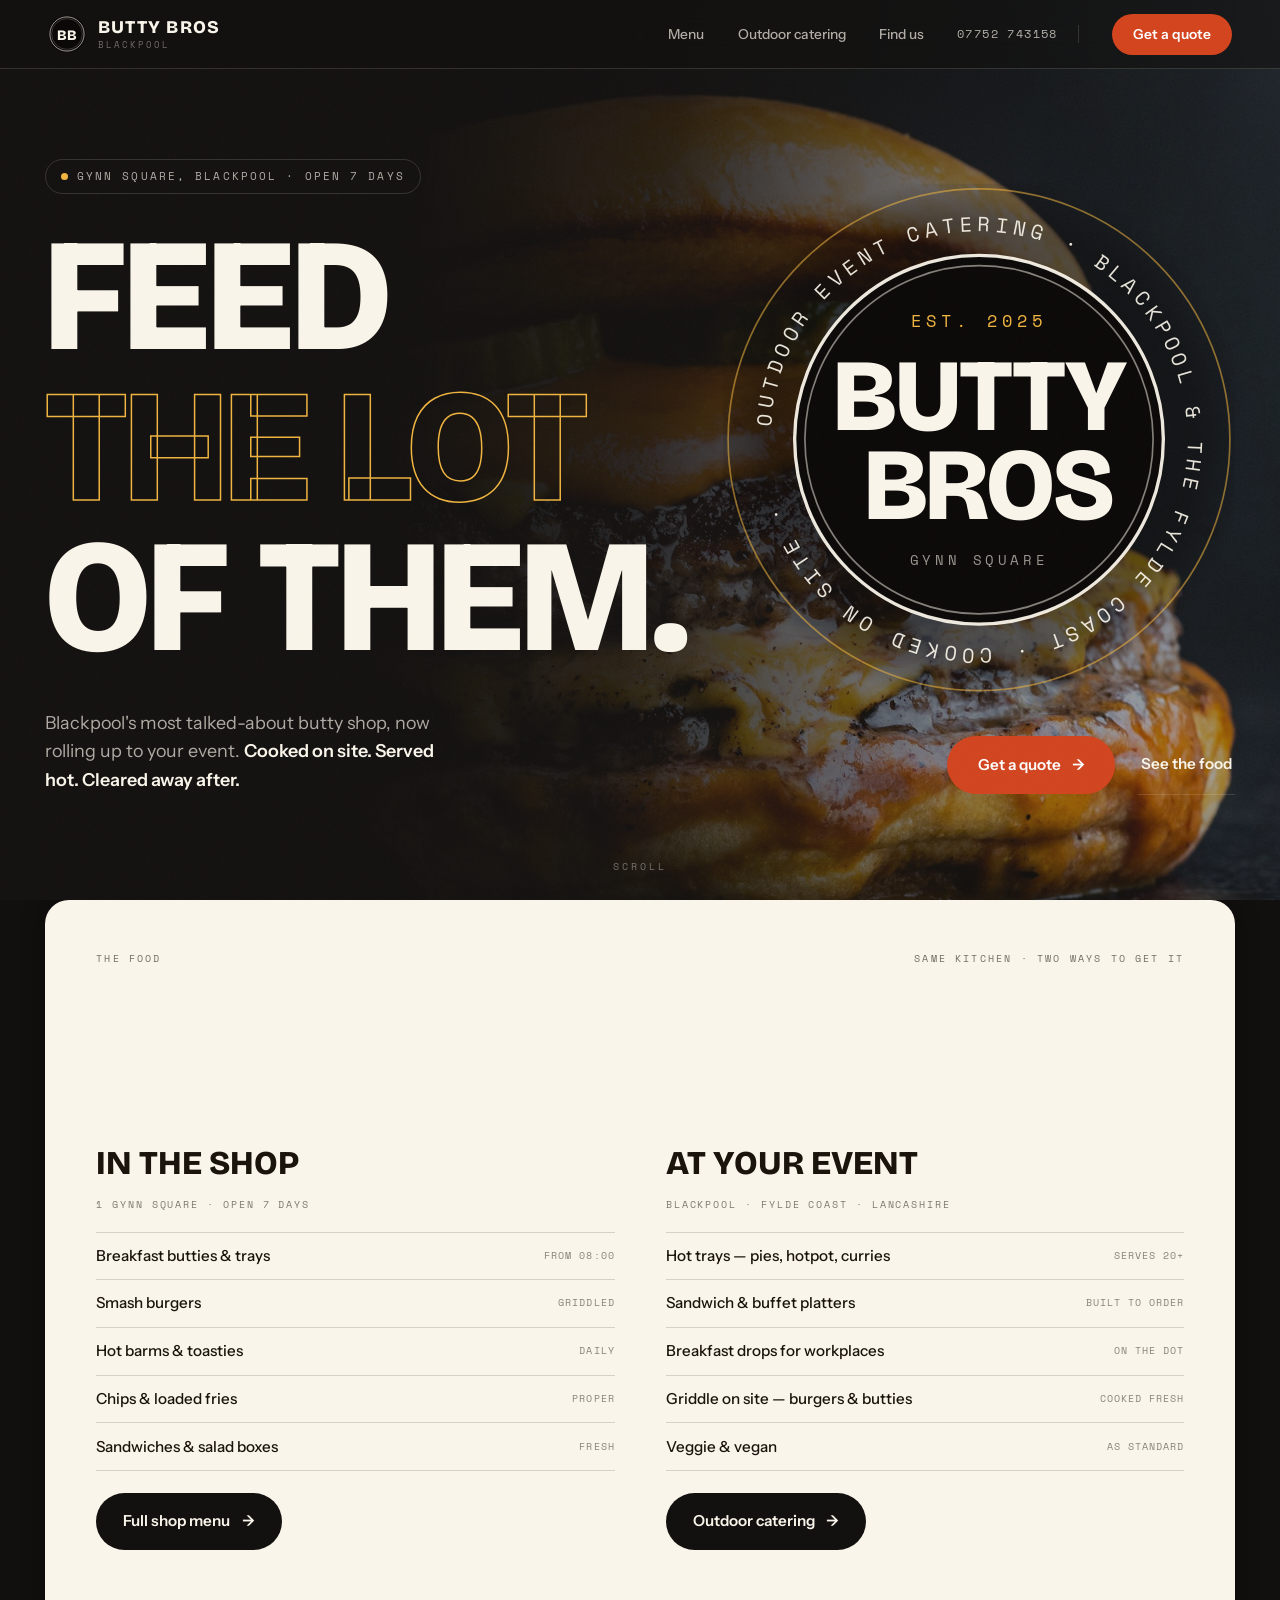
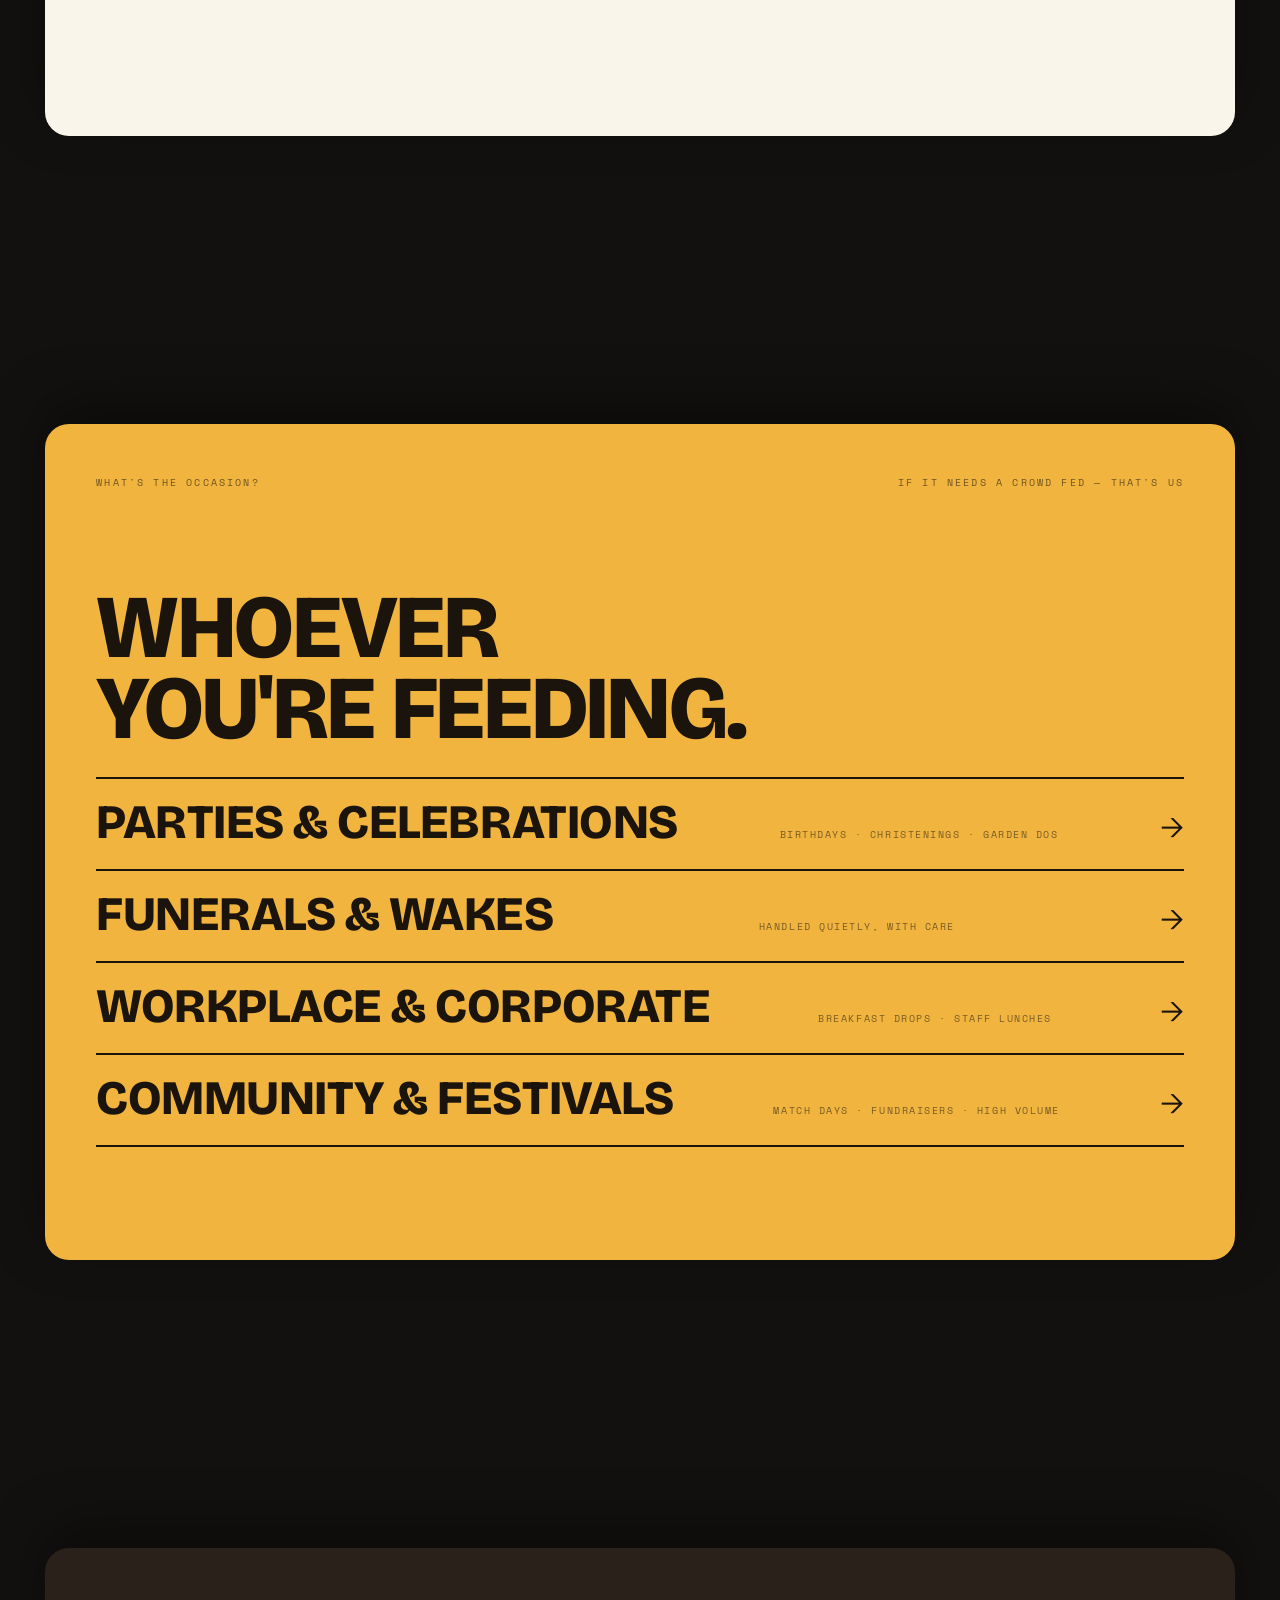
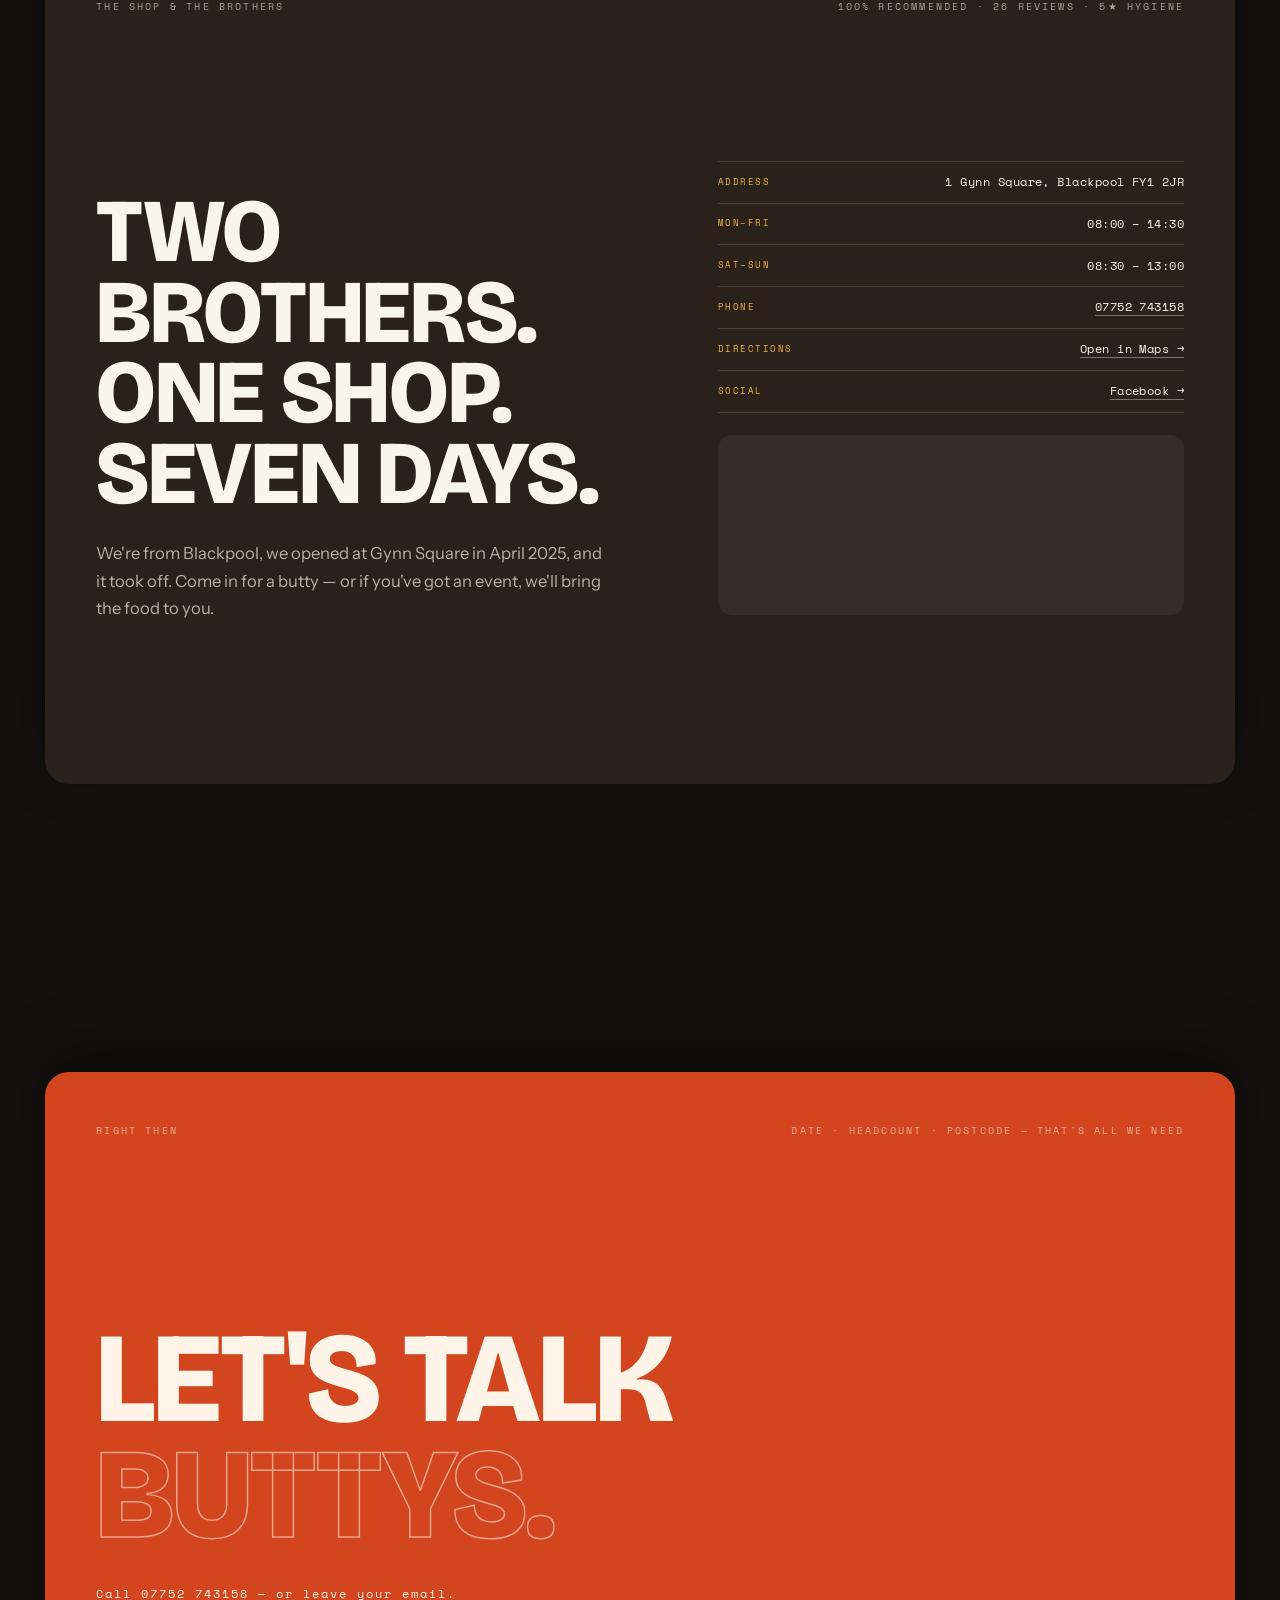
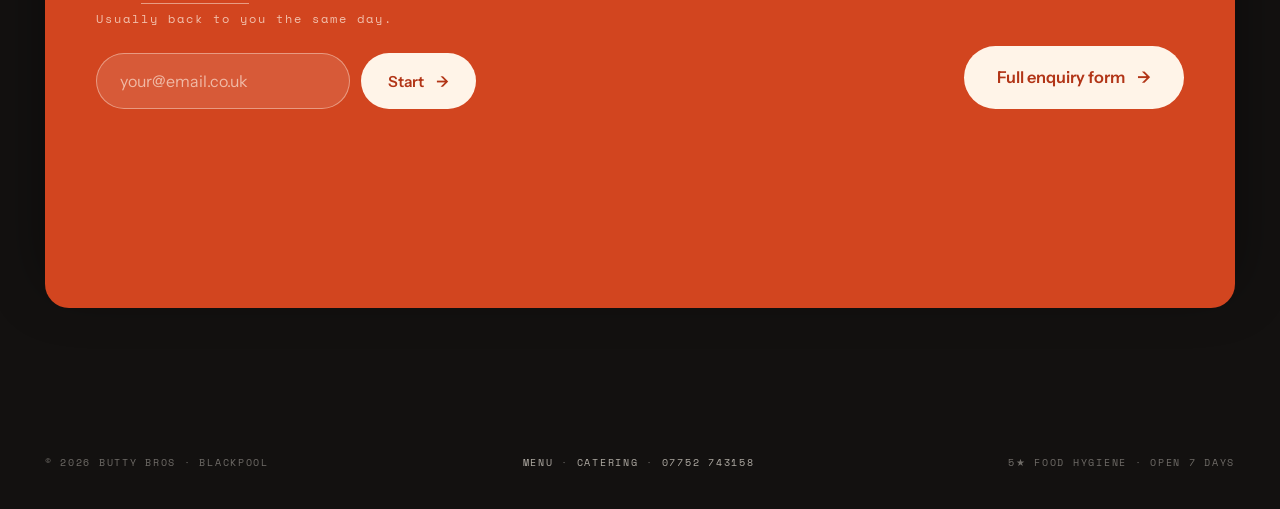
==== index.html @ ffbdcfac "fix: hero fills fold on all mobile sizes, tighten card content on phones" ====
<!DOCTYPE html>
<html lang="en-GB">
<head>
<meta charset="UTF-8">
<meta name="viewport" content="width=device-width, initial-scale=1.0">
<title>Butty Bros — Outdoor Event Catering &amp; Butty Shop in Blackpool</title>
<meta name="description" content="Hot food cooked fresh at your event across Blackpool and the Fylde Coast — parties, wakes, workplace catering and more, from Blackpool's most talked-about butty shop. Get a quote today.">
<link rel="canonical" href="https://butty-bros.vercel.app/">
<meta name="robots" content="index, follow, max-image-preview:large">
<meta name="theme-color" content="#131110">
<meta name="geo.region" content="GB-BPL">
<meta name="geo.placename" content="Blackpool">
<meta name="geo.position" content="53.83235;-3.0543">
<meta property="og:type" content="website">
<meta property="og:site_name" content="Butty Bros">
<meta property="og:title" content="Butty Bros — Outdoor Event Catering &amp; Butty Shop, Blackpool">
<meta property="og:description" content="Hot food cooked fresh at your event. Parties, wakes, workplace catering and more, from Blackpool's most talked-about butty shop.">
<meta property="og:url" content="https://butty-bros.vercel.app/">
<meta property="og:image" content="https://butty-bros.vercel.app/images/og-cover.jpg">
<meta property="og:locale" content="en_GB">
<meta name="twitter:card" content="summary_large_image">
<link rel="preconnect" href="https://fonts.googleapis.com">
<link rel="preconnect" href="https://fonts.gstatic.com" crossorigin>
<link href="https://fonts.googleapis.com/css2?family=Bricolage+Grotesque:opsz,wght@12..96,600;12..96,800&family=Instrument+Sans:wght@400;500;600&family=Space+Mono:wght@400;700&display=swap" rel="stylesheet">
<link rel="stylesheet" href="css/v3.css?v=10">
<link rel="preload" as="image" href="images/hero-burger-1800.jpg" imagesrcset="images/hero-burger-900.jpg 900w, images/hero-burger-1800.jpg 1800w" imagesizes="100vw" fetchpriority="high">
<link rel="icon" href="images/favicon.svg" type="image/svg+xml">
<script type="application/ld+json">
{
  "@context":"https://schema.org",
  "@type":"FoodEstablishment",
  "@id":"https://butty-bros.vercel.app/#business",
  "name":"Butty Bros",
  "description":"Butty shop and outdoor event caterer in Blackpool, serving freshly cooked food across the Fylde Coast and Lancashire.",
  "url":"https://butty-bros.vercel.app/",
  "telephone":"+447752743158",
  "servesCuisine":["British","Breakfast","Street Food","Sandwiches"],
  "priceRange":"££",
  "address":{"@type":"PostalAddress","streetAddress":"1 Gynn Square","addressLocality":"Blackpool","addressRegion":"Lancashire","postalCode":"FY1 2JR","addressCountry":"GB"},
  "geo":{"@type":"GeoCoordinates","latitude":53.83235,"longitude":-3.0543},
  "areaServed":[{"@type":"City","name":"Blackpool"},{"@type":"AdministrativeArea","name":"Fylde Coast"},{"@type":"AdministrativeArea","name":"Lancashire"}],
  "openingHoursSpecification":[
    {"@type":"OpeningHoursSpecification","dayOfWeek":["Monday","Tuesday","Wednesday","Thursday","Friday"],"opens":"08:00","closes":"14:30"},
    {"@type":"OpeningHoursSpecification","dayOfWeek":["Saturday","Sunday"],"opens":"08:30","closes":"13:00"}
  ],
  "sameAs":["https://www.facebook.com/p/Butty-Bros-61575108239572/"]
}
</script>
</head>
<body>
<div class="grain" aria-hidden="true"></div>
<a class="skip" href="#main">Skip to content</a>

<nav class="nav" id="nav" aria-label="Primary">
  <a class="nav__brand" href="index.html" aria-current="page">
    <svg class="brandmark" viewBox="0 0 100 100" aria-hidden="true">
      <circle cx="50" cy="50" r="49" fill="#0B0908"/>
      <circle cx="50" cy="50" r="45" fill="none" stroke="#FAF5EA" stroke-width="1.6"/>
      <circle cx="50" cy="50" r="40.5" fill="none" stroke="#FAF5EA" stroke-width=".9" stroke-opacity=".55"/>
      <text x="50" y="65" text-anchor="middle" font-family="Bricolage Grotesque,sans-serif" font-weight="800" font-size="38" fill="#FAF5EA" letter-spacing="-1">BB</text>
    </svg>
    <span class="nav__wordmark">BUTTY BROS <small>Blackpool</small></span>
  </a>
  <div class="nav__links">
    <a href="menu.html">Menu</a>
    <a href="outdoor-catering.html">Outdoor catering</a>
    <a href="#visit">Find us</a>
    <a class="nav__tel" href="tel:+447752743158">07752 743158</a>
    <a class="pill" href="enquire.html">Get a quote</a>
    <button class="nav__burger" id="burger" aria-label="Menu" aria-expanded="false" aria-controls="mmenu">
      <svg width="26" height="26" viewBox="0 0 24 24" fill="none" stroke="currentColor" stroke-width="2.2" aria-hidden="true"><path d="M3 7h18M3 12h18M3 17h18" stroke-linecap="round"/></svg>
    </button>
  </div>
</nav>
<div class="mmenu" id="mmenu">
  <a href="index.html">Home <span class="arw" aria-hidden="true">→</span></a>
  <a href="menu.html">Menu <span class="arw" aria-hidden="true">→</span></a>
  <a href="outdoor-catering.html">Outdoor catering <span class="arw" aria-hidden="true">→</span></a>
  <a href="#visit">Find us <span class="arw" aria-hidden="true">→</span></a>
  <a href="enquire.html" class="hot">Get a quote <span class="arw" aria-hidden="true">→</span></a>
  <p class="mmenu__meta">1 Gynn Square, Blackpool FY1 2JR<br><a href="tel:+447752743158">07752 743158</a> · Open 7 days</p>
</div>

<main id="main">

<header class="hero" id="top">
  <div class="hero__bg">
    <img src="images/hero-burger-1800.jpg" srcset="images/hero-burger-900.jpg 900w, images/hero-burger-1800.jpg 1800w" sizes="100vw" alt="" width="1800" height="1200" fetchpriority="high" decoding="async">
  </div>
  <div class="hero__scrim"></div>

  <div class="hero__inner">
    <div class="hero__seal" aria-hidden="true">
      <svg viewBox="0 0 400 400" xmlns="http://www.w3.org/2000/svg">
        <defs>
          <path id="sealArc" fill="none" d="M37,200 a163,163 0 1,1 326,0 a163,163 0 1,1 -326,0"/>
        </defs>
        <circle class="seal__edge" cx="200" cy="200" r="196"/>
        <g class="seal__ring">
          <text class="seal__arc"><textPath href="#sealArc" startOffset="1%">OUTDOOR EVENT CATERING &#183; BLACKPOOL &amp; THE FYLDE COAST &#183; COOKED ON SITE &#183;</textPath></text>
        </g>
        <circle class="seal__disc" cx="200" cy="200" r="144"/>
        <circle class="seal__ring1" cx="200" cy="200" r="144"/>
        <circle class="seal__ring2" cx="200" cy="200" r="136"/>
        <text class="seal__meta" x="200" y="112" text-anchor="middle">EST. 2025</text>
        <text class="seal__word" x="200" y="192" text-anchor="middle" font-size="80">BUTTY</text>
        <text class="seal__word" x="207" y="262" text-anchor="middle" font-size="80" letter-spacing="13">BROS</text>
        <text class="seal__foot" x="200" y="298" text-anchor="middle">GYNN SQUARE</text>
      </svg>
    </div>
    <p class="status"><span class="dot" aria-hidden="true"></span> <span id="open-badge">Gynn Square, Blackpool</span></p>
    <h1>
      <span class="row r1"><span class="lift">Feed</span></span>
      <span class="row r2"><span class="lift ghost">the lot</span></span>
      <span class="row r3"><span class="lift">of them.</span></span>
    </h1>
    <div class="hero__foot anim-in">
      <p class="hero__lede">Blackpool's most talked-about butty shop, now rolling up to your event. <strong>Cooked on site. Served hot. Cleared away after.</strong></p>
      <div class="hero__cta">
        <a class="btn btn--ketchup" href="enquire.html">Get a quote <span class="arw" aria-hidden="true">→</span></a>
        <a class="btn btn--bare" href="#menu">See the food</a>
      </div>
    </div>
  </div>
  <span class="hero__hint" aria-hidden="true">Scroll</span>
</header>

<div class="deck">

<article class="card card--cream" id="menu" aria-label="The food">
  <div class="card__tag"><span>The food</span><span>Same kitchen · Two ways to get it</span></div>
  <div class="menu2">
    <div>
      <h3>In the shop</h3>
      <span class="sub">1 Gynn Square · Open 7 days</span>
      <ul class="mlist">
        <li><span>Breakfast butties &amp; trays</span><span>From 08:00</span></li>
        <li><span>Smash burgers</span><span>Griddled</span></li>
        <li><span>Hot barms &amp; toasties</span><span>Daily</span></li>
        <li><span>Chips &amp; loaded fries</span><span>Proper</span></li>
        <li><span>Sandwiches &amp; salad boxes</span><span>Fresh</span></li>
      </ul>
      <a class="card__go" href="menu.html">Full shop menu <span aria-hidden="true">→</span></a>
    </div>
    <div>
      <h3>At your event</h3>
      <span class="sub">Blackpool · Fylde Coast · Lancashire</span>
      <ul class="mlist">
        <li><span>Hot trays — pies, hotpot, curries</span><span>Serves 20+</span></li>
        <li><span>Sandwich &amp; buffet platters</span><span>Built to order</span></li>
        <li><span>Breakfast drops for workplaces</span><span>On the dot</span></li>
        <li><span>Griddle on site — burgers &amp; butties</span><span>Cooked fresh</span></li>
        <li><span>Veggie &amp; vegan</span><span>As standard</span></li>
      </ul>
      <a class="card__go" href="outdoor-catering.html">Outdoor catering <span aria-hidden="true">→</span></a>
    </div>
  </div>
</article>

<article class="card card--butter" id="occasions" aria-label="Occasions we cater">
  <div class="card__tag"><span>What's the occasion?</span><span>If it needs a crowd fed — that's us</span></div>
  <h2>Whoever<br>you're feeding.</h2>
  <ul class="occ">
    <li><a href="outdoor-catering.html#parties"><span class="t">Parties &amp; celebrations</span><span class="d">Birthdays · Christenings · Garden dos</span><span class="arw" aria-hidden="true">→</span></a></li>
    <li><a href="outdoor-catering.html#wakes"><span class="t">Funerals &amp; wakes</span><span class="d">Handled quietly, with care</span><span class="arw" aria-hidden="true">→</span></a></li>
    <li><a href="outdoor-catering.html#workplace"><span class="t">Workplace &amp; corporate</span><span class="d">Breakfast drops · Staff lunches</span><span class="arw" aria-hidden="true">→</span></a></li>
    <li><a href="outdoor-catering.html#community"><span class="t">Community &amp; festivals</span><span class="d">Match days · Fundraisers · High volume</span><span class="arw" aria-hidden="true">→</span></a></li>
  </ul>
</article>

<article class="card card--toast" id="visit" aria-label="About and where to find us">
  <div class="card__tag"><span>The shop &amp; the brothers</span><span>100% recommended · 26 reviews · 5★ hygiene</span></div>
  <div class="split">
    <div>
      <h2>Two brothers.<br>One shop.<br>Seven days.</h2>
      <p class="card__copy" style="margin-top:1.6rem">We're from Blackpool, we opened at Gynn Square in April 2025, and it took off. Come in for a butty — or if you've got an event, we'll bring the food to you.</p>
    </div>
    <div>
    <div class="facts">
      <div><b>Address</b><span>1 Gynn Square, Blackpool FY1 2JR</span></div>
      <div><b>Mon–Fri</b><span>08:00 – 14:30</span></div>
      <div><b>Sat–Sun</b><span>08:30 – 13:00</span></div>
      <div><b>Phone</b><span><a href="tel:+447752743158">07752 743158</a></span></div>
      <div><b>Directions</b><span><a href="https://maps.google.com/?q=Butty+Bros,+1+Gynn+Square,+Blackpool+FY1+2JR" rel="noopener">Open in Maps →</a></span></div>
      <div><b>Social</b><span><a href="https://www.facebook.com/p/Butty-Bros-61575108239572/" rel="noopener">Facebook →</a></span></div>
    </div>
    <iframe class="map" title="Map showing Butty Bros at 1 Gynn Square, Blackpool" loading="lazy" referrerpolicy="no-referrer-when-downgrade" src="https://www.google.com/maps?q=Butty%20Bros,%201%20Gynn%20Square,%20Blackpool%20FY1%202JR&amp;output=embed"></iframe>
    </div>
  </div>
</article>

<article class="card card--ketchup" id="enquire" aria-label="Get a quote">
  <div class="card__tag"><span>Right then</span><span>Date · Headcount · Postcode — that's all we need</span></div>
  <h2 class="big">Let's talk<br><em>buttys.</em></h2>
  <div class="card__body">
    <div>
      <span class="tel">Call <a href="tel:+447752743158">07752 743158</a> — or leave your email.<br><span style="opacity:.7">Usually back to you the same day.</span></span>
      <form class="quickmail" action="enquire.html" method="get">
        <label for="qm" class="skip">Your email</label>
        <input id="qm" type="email" name="email" placeholder="your@email.co.uk" autocomplete="email" required>
        <button class="card__go" type="submit">Start <span aria-hidden="true">→</span></button>
      </form>
    </div>
    <a class="card__go" href="enquire.html" style="font-size:1.02rem;padding:1.15rem 2.1rem">Full enquiry form <span aria-hidden="true">→</span></a>
  </div>
</article>

</div>
</main>

<footer>
  <div class="wrap foot__base">
    <span>© <span id="yr">2026</span> Butty Bros · Blackpool</span>
    <span><a href="menu.html">Menu</a> · <a href="outdoor-catering.html">Catering</a> · <a href="tel:+447752743158">07752 743158</a></span>
    <span>5★ Food hygiene · Open 7 days</span>
  </div>
</footer>

<div class="qbar">
  <a class="btn btn--dark" href="tel:+447752743158">Call</a>
  <a class="btn btn--ketchup" href="enquire.html">Get a quote →</a>
</div>

<script src="js/v3.js?v=2"></script>
</body>
</html>
---- css/v3.css ----
/* ============================================================
   BUTTY BROS — V3 DESIGN SYSTEM · "Four Screens"
   Coal / Cream / Butter / Ketchup · Bricolage / Instrument / Space Mono
============================================================ */
:root{
  --coal:#131110; --cream:#FAF5EA; --butter:#F0B43F;
  --ketchup:#D2451F; --ketchup-deep:#B23517; --toast:#2A211A;
  --ink:#1A140D; --sage:#4A6741;
  --milk:rgba(250,245,234,.68); --milk-2:rgba(250,245,234,.4);
  --line-d:rgba(250,245,234,.14); --line-l:rgba(26,20,13,.16);
  --disp:"Bricolage Grotesque",sans-serif;
  --body:"Instrument Sans",sans-serif;
  --mono:"Space Mono",monospace;
  --wrap:min(93vw,1240px);
  --ease:cubic-bezier(.16,1,.3,1);
  --card-top:clamp(4rem,7vh,5.5rem);
}
*,*::before,*::after{box-sizing:border-box;margin:0;padding:0}
html{scroll-behavior:smooth}
body{font-family:var(--body);background:var(--coal);color:var(--cream);line-height:1.6;-webkit-font-smoothing:antialiased;overflow-x:clip}
::selection{background:var(--butter);color:var(--ink)}
a{color:inherit}
img{max-width:100%;display:block}
.wrap{width:var(--wrap);margin-inline:auto}
:focus-visible{outline:2px solid var(--butter);outline-offset:3px;border-radius:2px}
.skip{position:absolute;left:12px;top:-64px;z-index:400;background:var(--butter);color:var(--ink);padding:.6rem 1rem;font-weight:600;border-radius:4px;transition:top .2s}
.skip:focus{top:12px}
.grain{position:fixed;inset:0;pointer-events:none;z-index:120;opacity:.035;
  background-image:url("data:image/svg+xml,%3Csvg xmlns='http://www.w3.org/2000/svg' width='240' height='240'%3E%3Cfilter id='n'%3E%3CfeTurbulence type='fractalNoise' baseFrequency='0.9' numOctaves='2'/%3E%3C/filter%3E%3Crect width='240' height='240' filter='url(%23n)' opacity='0.9'/%3E%3C/svg%3E");}

/* ============================ NAV */
.nav{position:fixed;inset:0 0 auto 0;z-index:200;display:flex;align-items:center;justify-content:space-between;
  padding:1rem clamp(1.2rem,4vw,3rem);transition:transform .5s var(--ease),background .4s}
.nav.solid{background:rgba(19,17,16,.86);backdrop-filter:blur(14px);border-bottom:1px solid var(--line-d)}
.nav.hide{transform:translateY(-110%)}
.nav__brand{font-family:var(--disp);font-weight:800;font-size:1.12rem;letter-spacing:.06em;text-decoration:none;display:flex;align-items:center;gap:.6rem;z-index:310}
.nav__brand small{font-family:var(--mono);font-weight:400;font-size:.56rem;letter-spacing:.22em;color:var(--milk-2);text-transform:uppercase}
.nav__links{display:flex;align-items:center;gap:clamp(1rem,2.6vw,2.2rem);font-size:.86rem;font-weight:500}
.nav__links a{text-decoration:none;color:var(--milk);transition:color .25s}
.nav__links a:hover,.nav__links a[aria-current]{color:var(--cream)}
.pill{color:#fff!important;background:var(--ketchup);padding:.6rem 1.3rem;border-radius:100px;font-weight:600;transition:background .25s}
.pill:hover{background:var(--ketchup-deep)}
.nav__burger{display:none;z-index:310;background:none;border:0;cursor:pointer;padding:.5rem;color:var(--cream)}
.nav__burger svg{display:block}
@media(max-width:760px){
  .nav__links a:not(.pill){display:none}
  .nav__burger{display:block}
}

/* mobile overlay menu — a design moment, not an afterthought */
.mmenu{position:fixed;inset:0;z-index:300;background:var(--coal);display:flex;flex-direction:column;
  justify-content:center;padding:0 clamp(1.4rem,6vw,3rem);
  opacity:0;visibility:hidden;transition:opacity .4s var(--ease),visibility .4s}
.mmenu.open{opacity:1;visibility:visible}
.mmenu a{font-family:var(--disp);font-weight:800;text-transform:uppercase;text-decoration:none;
  font-size:clamp(2.4rem,10vw,4rem);line-height:1.16;letter-spacing:-.01em;color:var(--cream);
  border-bottom:1px solid var(--line-d);padding:1rem 0;display:flex;justify-content:space-between;align-items:center}
.mmenu a .arw{font-size:.5em;color:var(--butter)}
.mmenu a.hot{color:var(--butter)}
.mmenu__meta{font-family:var(--mono);font-size:.66rem;letter-spacing:.2em;text-transform:uppercase;color:var(--milk-2);margin-top:2.2rem;line-height:2.2}
.mmenu__meta a{font:inherit;color:var(--cream);border:0;padding:0;display:inline;letter-spacing:inherit}
@media (prefers-reduced-motion:no-preference){
  .mmenu a{transform:translateY(18px);opacity:0;transition:transform .5s var(--ease),opacity .5s var(--ease)}
  .mmenu.open a{transform:none;opacity:1}
  .mmenu.open a:nth-child(2){transition-delay:.05s}.mmenu.open a:nth-child(3){transition-delay:.1s}
  .mmenu.open a:nth-child(4){transition-delay:.15s}.mmenu.open a:nth-child(5){transition-delay:.2s}
}
body.menu-open{overflow:hidden}

/* ============================ TYPE & BUTTONS */
.eyebrow{font-family:var(--mono);font-size:.66rem;letter-spacing:.26em;text-transform:uppercase;color:var(--butter);display:block;margin-bottom:1.2rem}
.btn{display:inline-flex;align-items:center;gap:.7rem;text-decoration:none;font-weight:600;font-size:.95rem;
  border-radius:100px;transition:background .25s,color .25s,border-color .25s;cursor:pointer;border:0;font-family:var(--body)}
.btn--ketchup{background:var(--ketchup);color:#fff;padding:1.05rem 1.9rem}
.btn--ketchup:hover{background:var(--ketchup-deep)}
.btn--bare{color:var(--cream);padding:1.05rem .2rem;border-radius:0;border-bottom:1px solid var(--line-d);background:none}
.btn--bare:hover{border-color:var(--butter)}
.btn .arw{transition:transform .3s var(--ease)}
.btn:hover .arw{transform:translateX(4px)}

/* ============================ HERO (home) + PAGEHEAD (inner pages) */
.hero{min-height:100svh;display:flex;align-items:center;position:relative;overflow:hidden}
.hero__inner{width:var(--wrap);margin-inline:auto;padding-block:clamp(5.5rem,11vh,7rem) clamp(2rem,5vh,4rem);position:relative;z-index:2}
.status{display:inline-flex;align-items:center;gap:.55rem;font-family:var(--mono);font-size:.66rem;
  letter-spacing:.2em;text-transform:uppercase;color:var(--milk);border:1px solid var(--line-d);
  padding:.5rem .95rem;border-radius:100px;margin-bottom:clamp(1.2rem,3vh,2.4rem)}
.status .dot{width:7px;height:7px;border-radius:50%;background:var(--butter)}
.hero h1{font-family:var(--disp);font-weight:800;text-transform:uppercase;font-size:clamp(3.4rem,min(12.5vw,19.5vh),11.5rem);line-height:.88;letter-spacing:-.015em}
.hero h1 .row{display:block;overflow:hidden;padding-block:.03em}
.hero h1 .lift{display:inline-block}
.hero h1 .ghost{color:transparent;-webkit-text-stroke:1.5px var(--butter)}
.hero__foot{display:flex;flex-wrap:wrap;align-items:flex-end;justify-content:space-between;gap:2rem;margin-top:clamp(1.6rem,4vh,3.2rem)}
.hero__lede{max-width:34ch;font-size:clamp(1rem,1.4vw,1.2rem);color:var(--milk)}
.hero__lede strong{color:var(--cream);font-weight:600}
.hero__cta{display:flex;align-items:center;gap:1.4rem;flex-wrap:wrap}
.hero__hint{position:absolute;left:50%;bottom:1.6rem;transform:translateX(-50%);
  font-family:var(--mono);font-size:.6rem;letter-spacing:.3em;text-transform:uppercase;color:var(--milk-2)}
@media (prefers-reduced-motion:no-preference){
  .hero h1 .lift{transform:translateY(115%);animation:lift 1.1s var(--ease) forwards}
  .r2 .lift{animation-delay:.12s}.r3 .lift{animation-delay:.24s}
  @keyframes lift{to{transform:translateY(0)}}
  .anim-in{opacity:0;animation:fadeUp 1s var(--ease) .55s forwards}
  @keyframes fadeUp{from{opacity:0;transform:translateY(22px)}to{opacity:1;transform:none}}
}
.pagehead{padding:clamp(6.5rem,9vh,7.5rem) 0 clamp(2rem,4vh,3rem)}
.pagehead .status{margin-bottom:1.8rem}
@media(max-width:760px){
  .hero{align-items:flex-start}
  .hero__inner{padding-block:5.5rem 3rem}
  .status{margin-bottom:1.6rem}
  .pagehead{padding-top:5.5rem}
}
.pagehead h1{font-family:var(--disp);font-weight:800;text-transform:uppercase;font-size:clamp(3rem,9.5vw,8rem);line-height:.9;letter-spacing:-.015em}
.pagehead h1 em{font-style:normal;color:transparent;-webkit-text-stroke:1.5px var(--butter)}
.pagehead .lede{max-width:48ch;color:var(--milk);margin-top:1.6rem;font-size:clamp(1rem,1.4vw,1.15rem)}
.pagehead .note{font-family:var(--mono);font-size:.64rem;letter-spacing:.16em;text-transform:uppercase;color:var(--milk-2);margin-top:1.4rem}

/* ---------------- hero photo layers */
.hero__bg{position:absolute;inset:0;z-index:0}
.hero__bg img{width:100%;height:100%;object-fit:cover;object-position:70% 50%}
.hero__scrim{position:absolute;inset:0;z-index:1;
  background:linear-gradient(96deg,#131110 0%,#131110 32%,rgba(19,17,16,.9) 50%,rgba(19,17,16,.5) 76%,rgba(19,17,16,.3) 100%)}
.hero__hint{z-index:2}
@media(max-width:1023px){
  .hero__scrim{background:linear-gradient(178deg,rgba(19,17,16,.94) 0%,rgba(19,17,16,.82) 42%,rgba(19,17,16,.88) 72%,#131110 100%)}
}

/* ---------------- nav brand lockup */
.nav{padding:.85rem clamp(1.2rem,4vw,3rem);background:rgba(19,17,16,.55);backdrop-filter:blur(14px);border-bottom:1px solid var(--line-d)}
.nav__brand{gap:.75rem}
.brandmark{width:38px;height:38px;flex:0 0 38px}
.nav__wordmark{display:flex;flex-direction:column;line-height:1}
.nav__wordmark small{margin-top:.28rem}
.nav__tel{font-family:var(--mono);font-size:.72rem;letter-spacing:.12em;color:var(--milk);text-decoration:none;
  padding-right:clamp(.6rem,1.6vw,1.4rem);border-right:1px solid var(--line-d);transition:color .25s}
.nav__tel:hover{color:var(--cream)}
@media(max-width:900px){.nav__tel{display:none}}
@media(max-width:760px){
  .nav .pill{display:none}
  .qbar{opacity:0;transform:translateY(130%);pointer-events:none;
    transition:opacity .3s var(--ease),transform .38s var(--ease)}
  .qbar.show{opacity:1;transform:none;pointer-events:auto}
}

/* ---------------- responsive fold */
@media(max-width:1023px){
  .hero{align-items:stretch}
  .hero__inner{display:flex;flex-direction:column}
  .hero__foot{margin-top:auto}
}
@media(max-width:760px){
  .card{padding-top:calc(clamp(1.6rem,4vw,3.6rem) + 2.3rem);
    padding-left:1.3rem;padding-right:1.3rem;
    margin-bottom:clamp(2.5rem,12vh,7rem)}
  .menu2{gap:1.4rem}
  .menu2 h3{font-size:1.45rem}
  .mrow{padding-block:.62rem}
  .card h2{font-size:clamp(2rem,9vw,3rem)}
}

/* ---------------- hero seal */
.hero__seal{position:absolute;top:50%;right:0;transform:translateY(-52%);z-index:3;
  width:min(40vw,520px,72vh);pointer-events:none;
  background:radial-gradient(circle,rgba(11,9,8,.55) 0%,rgba(11,9,8,.44) 60%,rgba(11,9,8,0) 74%)}
.hero__seal svg{width:100%;height:auto;display:block;overflow:visible}
@media(max-width:1023px){
  .hero__seal{position:static;transform:none;background:none;
    width:clamp(88px,24vw,132px);margin:0 auto clamp(1rem,2.5vh,1.6rem)}
  .hero__seal .seal__ring,.hero__seal .seal__edge,
  .hero__seal .seal__meta,.hero__seal .seal__foot{display:none}
  .hero__seal svg{transform:scale(1.36);transform-origin:center}
}
.seal__edge{fill:none;stroke:var(--butter);stroke-opacity:.55;stroke-width:1.3}
.seal__disc{fill:#0B0908}
.seal__ring1{fill:none;stroke:var(--cream);stroke-opacity:.95;stroke-width:2.6}
.seal__ring2{fill:none;stroke:var(--cream);stroke-opacity:.5;stroke-width:1.3}
.seal__arc{font-family:var(--mono);font-size:16px;letter-spacing:4.2px;fill:var(--cream);fill-opacity:.92}
.seal__word{font-family:var(--disp);font-weight:800;fill:var(--cream);letter-spacing:-.02em}
.seal__meta{font-family:var(--mono);font-size:13px;letter-spacing:4px;fill:var(--butter)}
.seal__foot{font-family:var(--mono);font-size:11px;letter-spacing:2.8px;fill:var(--cream);fill-opacity:.6}
.seal__ring{transform-box:view-box;transform-origin:50% 50%}
@media (prefers-reduced-motion:no-preference){
  .hero__seal{opacity:0;animation:sealIn 1s var(--ease) .5s forwards}
  @keyframes sealIn{to{opacity:1}}
  .seal__ring{animation:sealSpin 60s linear infinite}
  @keyframes sealSpin{to{transform:rotate(360deg)}}
}

/* ============================ THE FOLD */
.deck{width:var(--wrap);margin-inline:auto;padding-bottom:clamp(3rem,8vh,6rem)}
.card{position:sticky;top:var(--card-top);min-height:calc(100svh - var(--card-top));
  border-radius:24px;padding:clamp(1.6rem,4vw,3.6rem);
  padding-top:calc(clamp(1.6rem,4vw,3.6rem) + 3.2rem);
  display:flex;flex-direction:column;justify-content:center;gap:clamp(1.4rem,3vh,2.2rem);
  margin-bottom:clamp(6rem,32vh,20rem);
  box-shadow:0 -20px 55px rgba(0,0,0,.4);overflow:clip;will-change:transform}
.card--cream{background:var(--cream);color:var(--ink)}
.card--butter{background:var(--butter);color:var(--ink)}
.card--toast{background:var(--toast);color:var(--cream)}
.card--ketchup{background:var(--ketchup);color:#FFF4E8}
.card__tag{font-family:var(--mono);font-size:.62rem;letter-spacing:.22em;text-transform:uppercase;opacity:.6;
  display:flex;justify-content:space-between;gap:1rem;flex-wrap:wrap;
  position:absolute;top:clamp(1.6rem,4vw,3.6rem);left:clamp(1.6rem,4vw,3.6rem);right:clamp(1.6rem,4vw,3.6rem)}
.card h2{font-family:var(--disp);font-weight:800;text-transform:uppercase;line-height:.9;letter-spacing:-.015em;
  font-size:clamp(2.4rem,7vw,5.8rem)}
.card__copy{max-width:46ch;font-size:clamp(.98rem,1.3vw,1.1rem);line-height:1.65}
.card--cream .card__copy,.card--butter .card__copy{color:rgba(26,20,13,.78)}
.card--toast .card__copy{color:var(--milk)}
.card--ketchup .card__copy{color:rgba(255,244,232,.88)}
.card__body{display:flex;flex-wrap:wrap;align-items:flex-end;justify-content:space-between;gap:1.8rem}
.card__go{display:inline-flex;align-items:center;gap:.7rem;text-decoration:none;font-weight:600;font-size:.95rem;
  padding:1rem 1.7rem;border-radius:100px;white-space:nowrap;transition:background .25s,color .25s;border:0;cursor:pointer;font-family:var(--body)}
.card--cream .card__go,.card--butter .card__go{background:var(--coal);color:var(--cream)}
.card--cream .card__go:hover,.card--butter .card__go:hover{background:var(--ketchup);color:#fff}
.card--toast .card__go{background:var(--cream);color:var(--ink)}
.card--toast .card__go:hover{background:var(--butter)}
.card--ketchup .card__go{background:#FFF4E8;color:var(--ketchup-deep)}
.card--ketchup .card__go:hover{background:var(--coal);color:var(--cream)}
.card--ketchup .big{font-size:clamp(3rem,10vw,8.5rem)}
.deck > .card:last-child{margin-bottom:clamp(1.2rem,3vh,2rem)}
.map{border:0;width:100%;height:clamp(140px,20vh,230px);border-radius:14px;margin-top:1.4rem;
  filter:grayscale(.4) contrast(1.06) brightness(.94);background:rgba(250,245,234,.06)}
.tabs{display:flex;flex-wrap:wrap;gap:clamp(.8rem,2vw,2rem);border-bottom:2px solid currentColor;padding-bottom:1rem;width:100%}
.tabs button{font-family:var(--disp);font-weight:800;text-transform:uppercase;letter-spacing:-.01em;
  font-size:clamp(.9rem,1.7vw,1.3rem);line-height:1.1;background:none;border:0;padding:.2rem 0;
  cursor:pointer;color:inherit;opacity:.4;transition:opacity .25s;text-align:left}
.tabs button[aria-selected="true"]{opacity:1}
.tabs button:hover{opacity:.75}
.tabpane{display:none}
.tabpane.on{display:block}
.tabpane h2{margin-bottom:clamp(1rem,2.5vh,1.8rem)}
.tabpane .card__go{margin-top:clamp(1.2rem,3vh,2rem)}
.quickmail{display:flex;gap:.7rem;flex-wrap:wrap;width:100%;max-width:32rem;margin-top:1.4rem}
.quickmail input{flex:1 1 13rem;min-width:0;font-family:var(--body);font-size:1rem;
  padding:1.05rem 1.4rem;border-radius:100px;border:1px solid rgba(255,244,232,.42);
  background:rgba(255,244,232,.12);color:#FFF4E8}
.quickmail input::placeholder{color:rgba(255,244,232,.62)}
.quickmail input:focus{outline:2px solid #FFF4E8;outline-offset:2px}
.card--ketchup .big em{font-style:normal;color:transparent;-webkit-text-stroke:1.5px rgba(255,244,232,.55)}
.tel{font-family:var(--mono);font-size:.78rem;letter-spacing:.16em}
.tel a{text-decoration:none;border-bottom:1px solid rgba(255,244,232,.5);color:inherit}

/* card content patterns */
.menu2{display:grid;grid-template-columns:1fr 1fr;gap:clamp(1.6rem,4vw,3.5rem);width:100%}
@media(max-width:820px){.menu2{grid-template-columns:1fr}}
.menu2 h3{font-family:var(--disp);font-weight:800;text-transform:uppercase;font-size:clamp(1.5rem,2.6vw,2.1rem);margin-bottom:.4rem}
.menu2 .sub{font-family:var(--mono);font-size:.6rem;letter-spacing:.2em;text-transform:uppercase;opacity:.55;display:block;margin-bottom:1.2rem}
.mlist{list-style:none;border-top:1px solid var(--line-l)}
.mlist li{display:flex;justify-content:space-between;gap:1rem;padding:.7rem 0;border-bottom:1px solid var(--line-l);font-size:.95rem;font-weight:500}
.mlist li span:last-child{font-family:var(--mono);font-size:.64rem;letter-spacing:.1em;text-transform:uppercase;opacity:.5;align-self:center;white-space:nowrap}
.menu2 .card__go{margin-top:1.4rem}
.occ{list-style:none;width:100%;border-top:2px solid var(--ink)}
.occ a{display:flex;align-items:baseline;justify-content:space-between;gap:1.2rem;text-decoration:none;
  padding:clamp(.9rem,2vh,1.4rem) 0;border-bottom:2px solid var(--ink);transition:padding-left .3s var(--ease)}
.occ a:hover{padding-left:.8rem}
.occ .t{font-family:var(--disp);font-weight:800;text-transform:uppercase;letter-spacing:-.01em;font-size:clamp(1.5rem,4vw,3rem);line-height:1.05}
.occ .d{font-family:var(--mono);font-size:.6rem;letter-spacing:.16em;text-transform:uppercase;opacity:.55;text-align:right;flex-shrink:0}
.occ .arw{font-size:clamp(1.2rem,2.4vw,1.8rem);transition:transform .3s var(--ease)}
.occ a:hover .arw{transform:translateX(6px)}
@media(max-width:640px){.occ .d{display:none}}
.split{display:grid;grid-template-columns:1.1fr .9fr;gap:clamp(1.8rem,4vw,3.5rem);align-items:end;width:100%}
@media(max-width:880px){.split{grid-template-columns:1fr}}
.facts{font-family:var(--mono);font-size:.72rem;letter-spacing:.04em;border-top:1px solid var(--line-d)}
.facts div{display:flex;justify-content:space-between;gap:1.2rem;padding:.7rem 0;border-bottom:1px solid var(--line-d);flex-wrap:wrap}
.facts b{font-weight:400;color:var(--butter);letter-spacing:.16em;text-transform:uppercase;font-size:.58rem;align-self:center}
.facts a{color:var(--cream);text-decoration:none;border-bottom:1px solid var(--milk-2)}
.facts a:hover{border-color:var(--butter)}

/* docket + steps (catering) */
.docket{background:#FFFDF6;color:var(--ink);border-radius:6px;max-width:400px;margin-inline:auto;width:100%;
  padding:1.9rem 1.8rem 2.3rem;font-family:var(--mono);
  box-shadow:0 20px 50px rgba(26,20,13,.18);transform:rotate(1.4deg);position:relative;
  -webkit-mask:linear-gradient(#000 0 0) padding-box, radial-gradient(circle at 8px 100%, transparent 7px, #000 7.5px) bottom/16px 14px repeat-x;
  mask:linear-gradient(#000 0 0) padding-box, radial-gradient(circle at 8px 100%, transparent 7px, #000 7.5px) bottom/16px 14px repeat-x;}
.docket__hd{display:flex;justify-content:space-between;border-bottom:2px dashed var(--line-l);padding-bottom:1rem;margin-bottom:1rem}
.docket__hd b{font-family:var(--disp);font-weight:800;font-size:.95rem;letter-spacing:.04em;text-transform:uppercase;display:block}
.docket__hd small{font-size:.56rem;letter-spacing:.2em;text-transform:uppercase;opacity:.5}
.docket__meta{text-align:right;font-size:.6rem;line-height:1.9;letter-spacing:.06em;opacity:.65}
.dline{display:flex;justify-content:space-between;gap:1rem;font-size:.72rem;padding:.45rem 0;border-bottom:1px dotted rgba(26,20,13,.18);
  opacity:0;transform:translateY(8px);transition:opacity .5s var(--ease),transform .5s var(--ease);transition-delay:calc(var(--i,0)*.12s)}
.dline small{display:block;font-size:.58rem;opacity:.5}
.dline .st{color:var(--ketchup);font-weight:700;font-size:.6rem;letter-spacing:.12em;text-transform:uppercase;align-self:center}
.dline.tot{border-bottom:0;border-top:2px dashed var(--line-l);margin-top:.5rem;padding-top:.9rem;font-weight:700;font-size:.68rem;letter-spacing:.1em;text-transform:uppercase}
.docket.printed .dline{opacity:1;transform:none}
.stepsrow{display:grid;grid-template-columns:repeat(3,1fr);gap:1.4rem;width:100%}
@media(max-width:820px){.stepsrow{grid-template-columns:1fr}}
.step b{font-family:var(--mono);font-size:.6rem;letter-spacing:.22em;color:var(--butter);display:block;margin-bottom:1rem}
.step h4{font-family:var(--disp);font-weight:800;text-transform:uppercase;font-size:1.3rem;margin-bottom:.6rem}
.step p{color:var(--milk);font-size:.94rem}

/* ============================ MENU PAGE */
.chipnav{position:sticky;top:0;z-index:150;background:var(--coal);border-bottom:1px solid var(--line-d);padding:.8rem 0}
.chipnav__track{display:flex;gap:.5rem;overflow-x:auto;scrollbar-width:none;width:var(--wrap);margin-inline:auto;padding-block:.15rem}
.chipnav__track::-webkit-scrollbar{display:none}
.chipnav a{font-family:var(--mono);font-size:.62rem;letter-spacing:.14em;text-transform:uppercase;text-decoration:none;
  color:var(--milk);border:1px solid var(--line-d);border-radius:100px;padding:.5rem .95rem;white-space:nowrap;transition:all .25s}
.chipnav a:hover,.chipnav a.on{background:var(--butter);border-color:var(--butter);color:var(--ink)}
.menuboard{background:var(--cream);color:var(--ink);padding:clamp(2.5rem,6vh,4.5rem) 0 clamp(3.5rem,8vh,6rem);border-radius:24px 24px 0 0}
.mgrid{width:var(--wrap);margin-inline:auto;columns:2;column-gap:1.6rem}
@media(max-width:880px){.mgrid{columns:1}}
.mcat{background:#FFFDF6;border-radius:8px;padding:1.9rem 1.7rem 2.3rem;margin-bottom:1.6rem;break-inside:avoid;
  box-shadow:0 10px 30px rgba(26,20,13,.08),0 1px 0 var(--line-l);position:relative;
  -webkit-mask:linear-gradient(#000 0 0) padding-box, radial-gradient(circle at 8px 100%, transparent 7px, #000 7.5px) bottom/16px 14px repeat-x;
  mask:linear-gradient(#000 0 0) padding-box, radial-gradient(circle at 8px 100%, transparent 7px, #000 7.5px) bottom/16px 14px repeat-x;}
.mcat__hd{border-bottom:2px dashed var(--line-l);padding-bottom:1rem;margin-bottom:1.1rem}
.mcat__hd h2{font-family:var(--disp);font-weight:800;text-transform:uppercase;font-size:clamp(1.4rem,2.4vw,1.9rem);letter-spacing:-.01em}
.mcat__hd p{font-family:var(--mono);font-size:.6rem;letter-spacing:.18em;text-transform:uppercase;opacity:.5;margin-top:.35rem}
.mrow{display:flex;align-items:baseline;gap:.6rem;padding:.5rem 0;font-size:.92rem;font-weight:500}
.mrow .fill{flex:1;border-bottom:2px dotted rgba(26,20,13,.22);transform:translateY(-3px)}
.mrow .p{font-family:var(--mono);font-size:.8rem;font-weight:700;white-space:nowrap}
.mrow .sub{display:block;flex-basis:100%;font-size:.78rem;font-weight:400;color:rgba(26,20,13,.55);margin-top:-.2rem;padding-bottom:.2rem}
.mrow{flex-wrap:wrap}
.tag{display:inline-block;font-family:var(--mono);font-size:.52rem;font-weight:700;letter-spacing:.1em;text-transform:uppercase;
  border-radius:4px;padding:.14rem .4rem;vertical-align:middle;margin-left:.35rem;transform:translateY(-1px)}
.tag--v{background:var(--sage);color:#fff}
.tag--hot{background:var(--ketchup);color:#fff}

/* ============================ FORMS (enquire) */
.formcard{background:var(--cream);color:var(--ink);border-radius:24px;padding:clamp(1.6rem,3.5vw,2.8rem);box-shadow:0 24px 60px rgba(0,0,0,.35)}
.field{margin-bottom:1.3rem}
.field label{display:block;font-family:var(--mono);font-size:.6rem;letter-spacing:.2em;text-transform:uppercase;color:rgba(26,20,13,.6);margin-bottom:.5rem}
.field input,.field select,.field textarea{width:100%;background:#FFFDF6;border:1px solid var(--line-l);border-radius:10px;
  padding:.85rem 1rem;font-family:var(--body);font-size:1rem;color:var(--ink);transition:border-color .25s}
.field input:focus,.field select:focus,.field textarea:focus{outline:none;border-color:var(--butter);box-shadow:0 0 0 3px rgba(240,180,63,.25)}
.field textarea{resize:vertical;min-height:110px}
.frow{display:grid;grid-template-columns:1fr 1fr;gap:1rem}
@media(max-width:560px){.frow{grid-template-columns:1fr}}
.form-msg{font-size:.92rem;margin-top:1rem;display:none}
.form-msg.show{display:block}

/* ============================ FOOTER + MOBILE QUOTE BAR */
footer{padding:3rem 0 2.4rem}
.foot__base{display:flex;justify-content:space-between;flex-wrap:wrap;gap:1rem;font-family:var(--mono);font-size:.6rem;letter-spacing:.18em;text-transform:uppercase;color:var(--milk-2)}
.foot__base a{color:var(--milk);text-decoration:none}
.foot__base a:hover{color:var(--cream)}
.qbar{display:none}
@media(max-width:760px){
  .qbar{display:flex;gap:.6rem;position:fixed;left:.8rem;right:.8rem;bottom:.8rem;z-index:180}
  .qbar a{flex:1;justify-content:center;padding:.95rem 1rem;font-size:.9rem}
  .qbar .btn--dark{background:rgba(19,17,16,.9);color:var(--cream);backdrop-filter:blur(10px);border:1px solid var(--line-d)}
  body{padding-bottom:4.6rem}
}

@media (prefers-reduced-motion:reduce){
  html{scroll-behavior:auto}
  *,*::before,*::after{animation:none!important;transition:none!important}
  .anim-in,.mmenu a{opacity:1;transform:none}
  .dline{opacity:1;transform:none}
}
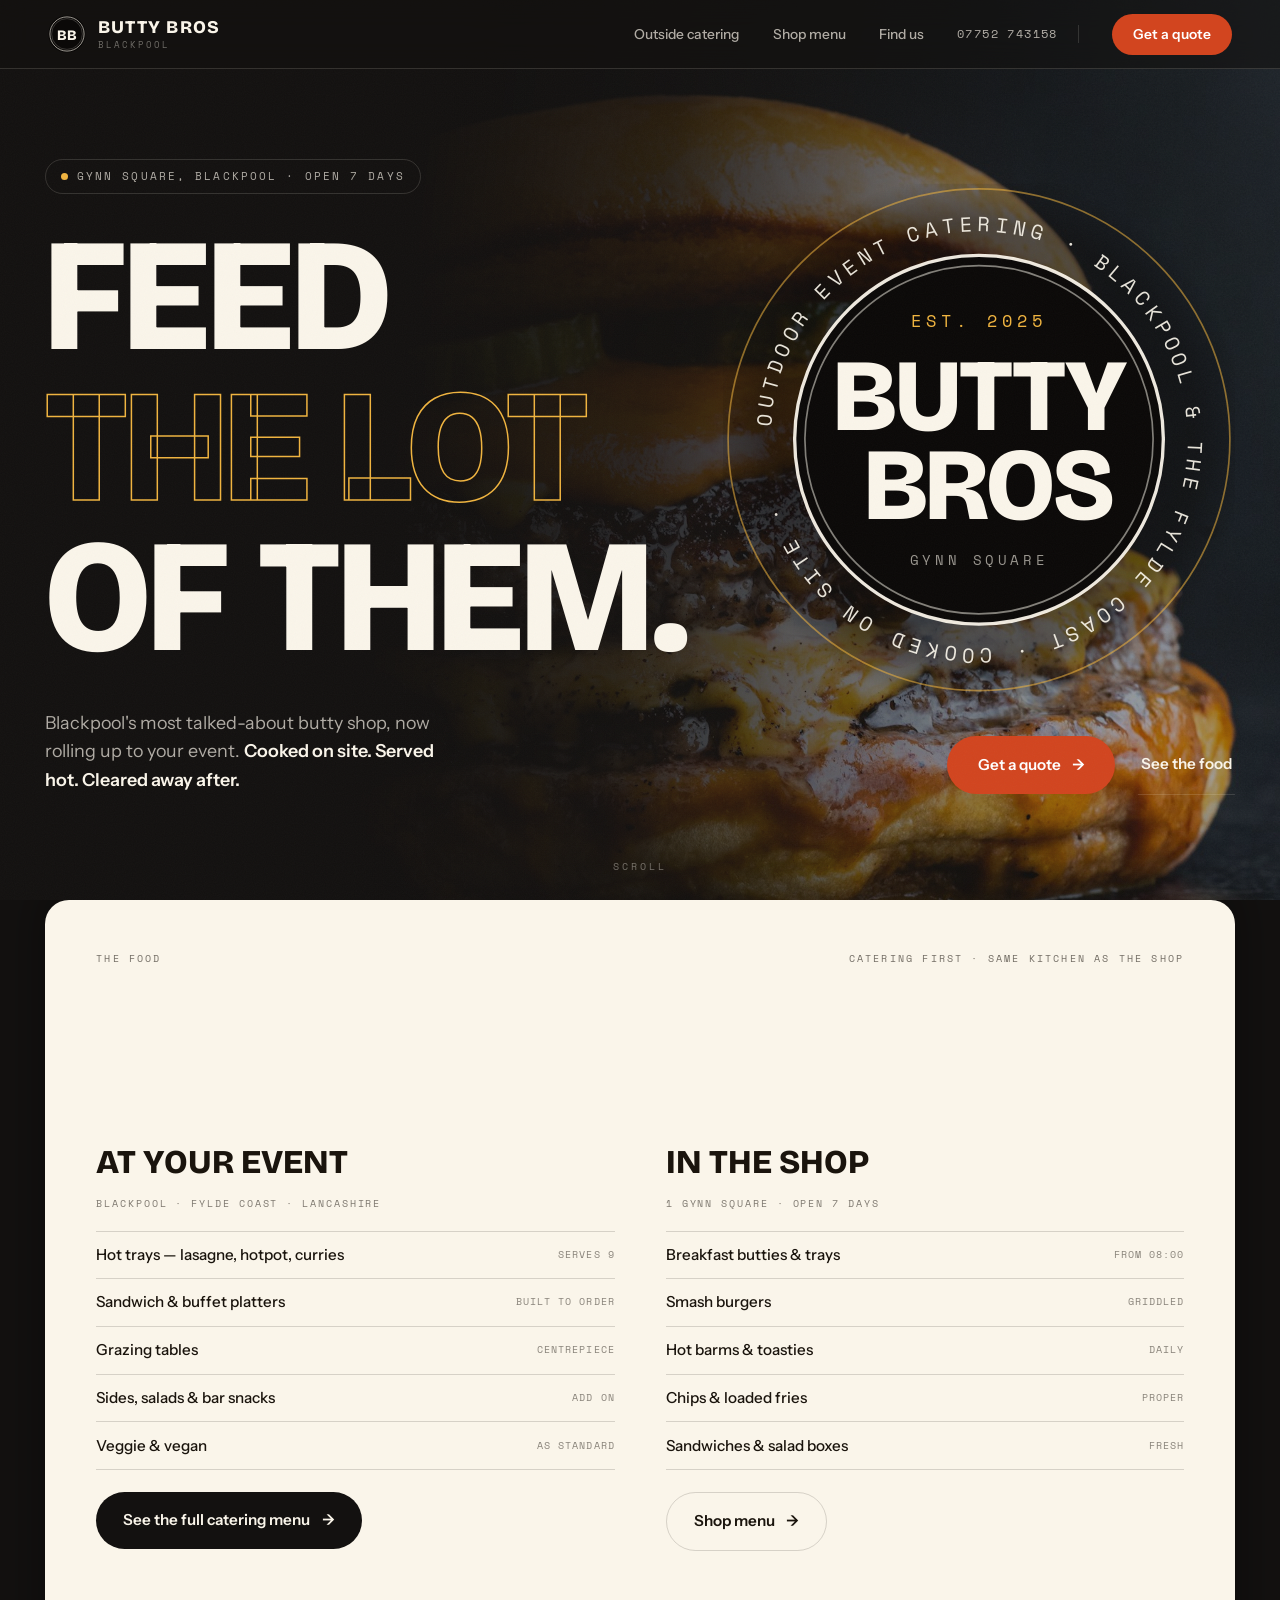
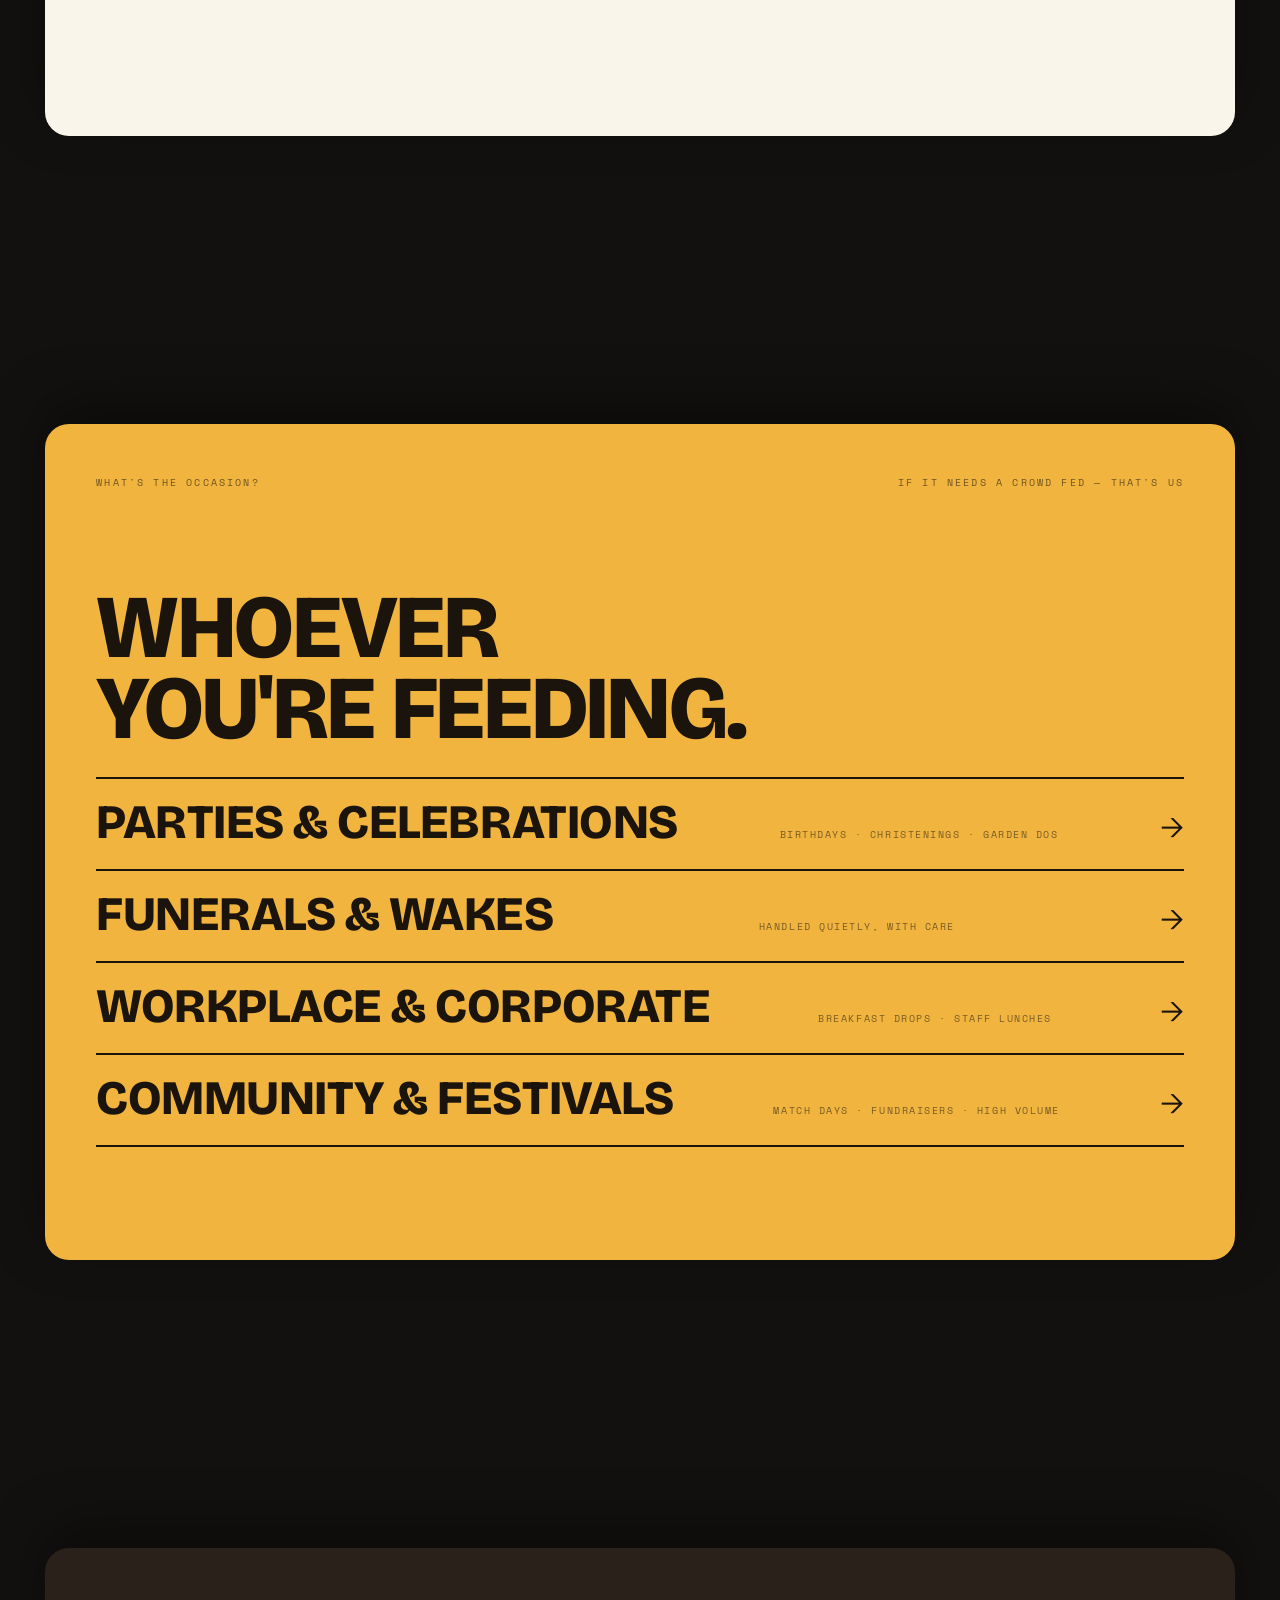
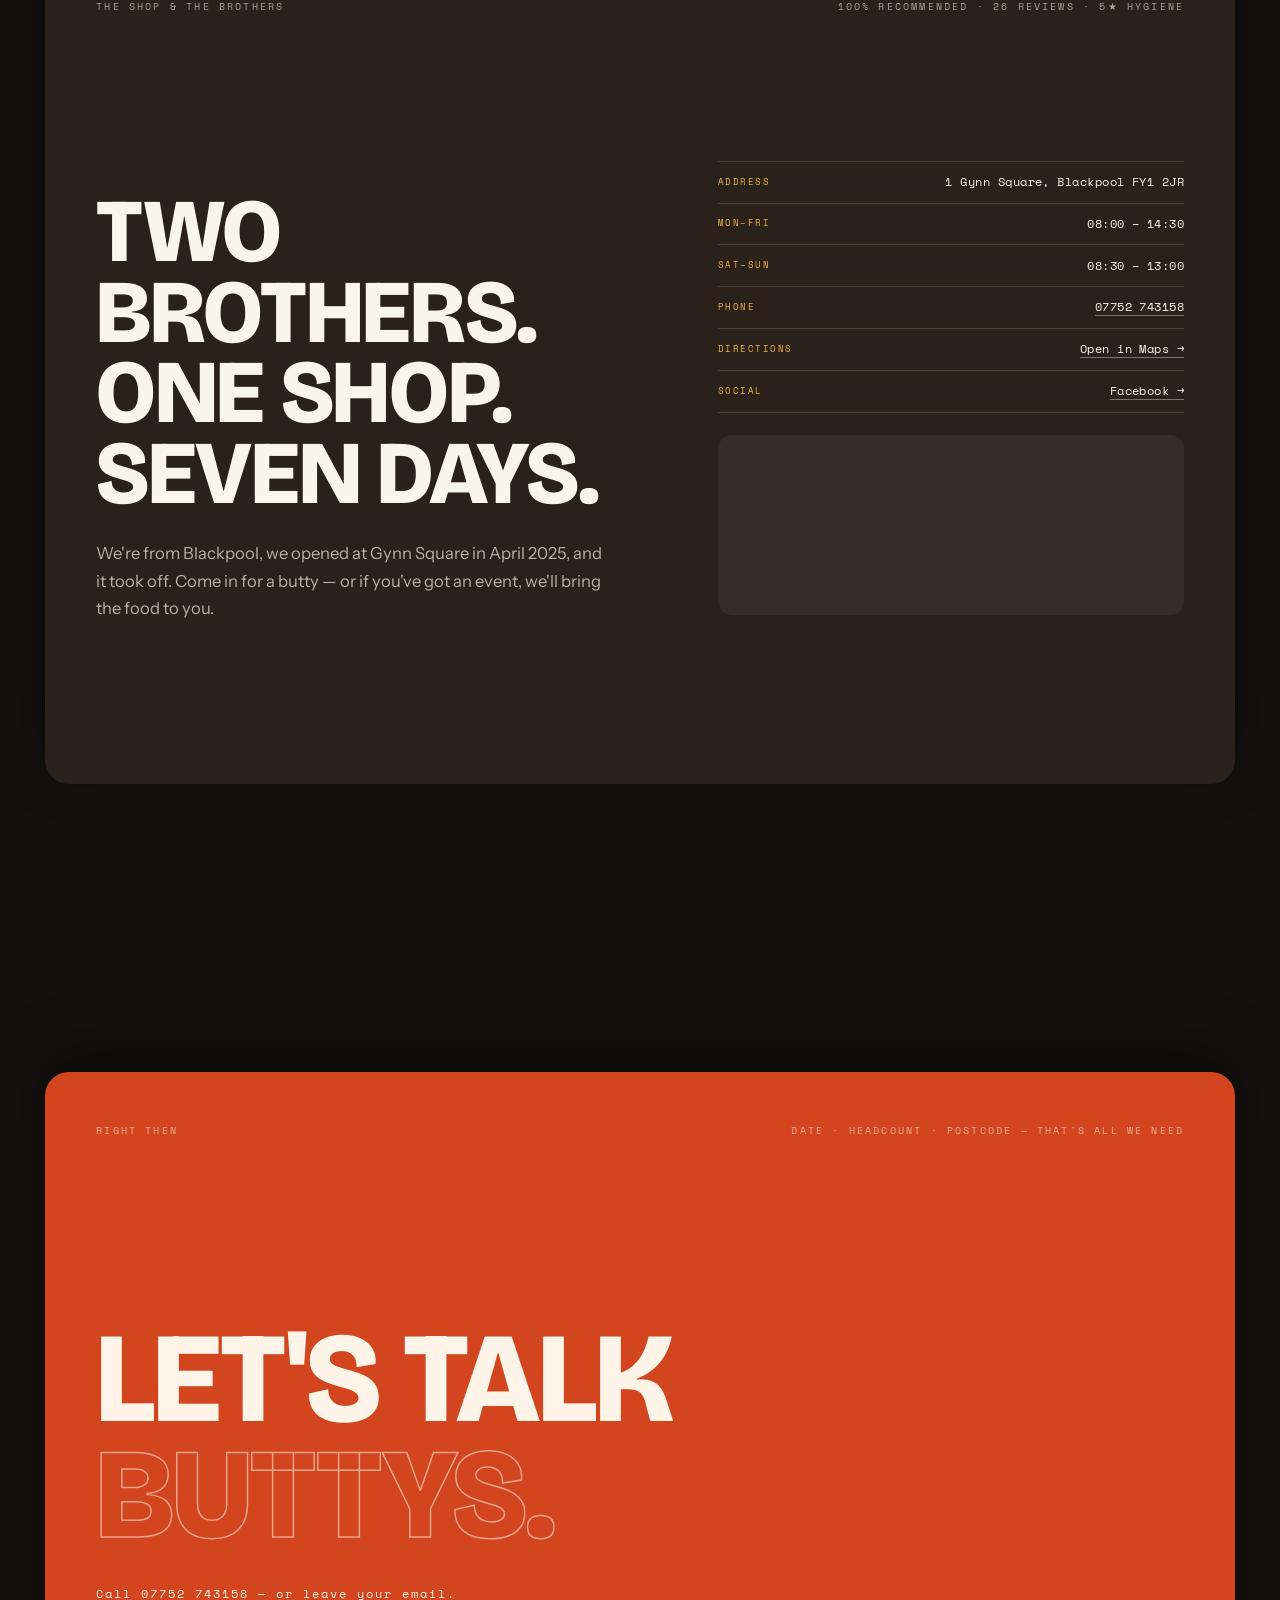
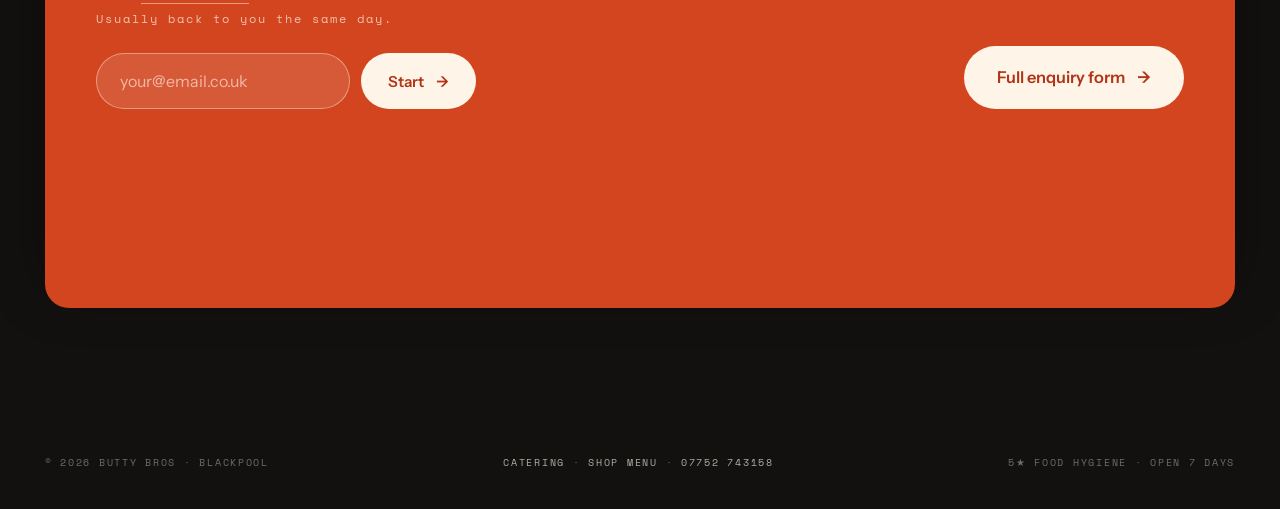
==== commit 313d5daa: "Outside catering menu, package builder, SEO canonicals" ====
--- a/index.html
+++ b/index.html
@@ -5,7 +5,7 @@
 <meta name="viewport" content="width=device-width, initial-scale=1.0">
 <title>Butty Bros — Outdoor Event Catering &amp; Butty Shop in Blackpool</title>
 <meta name="description" content="Hot food cooked fresh at your event across Blackpool and the Fylde Coast — parties, wakes, workplace catering and more, from Blackpool's most talked-about butty shop. Get a quote today.">
-<link rel="canonical" href="https://butty-bros.vercel.app/">
+<link rel="canonical" href="https://www.buttybros.co.uk/">
 <meta name="robots" content="index, follow, max-image-preview:large">
 <meta name="theme-color" content="#131110">
 <meta name="geo.region" content="GB-BPL">
@@ -15,8 +15,8 @@
 <meta property="og:site_name" content="Butty Bros">
 <meta property="og:title" content="Butty Bros — Outdoor Event Catering &amp; Butty Shop, Blackpool">
 <meta property="og:description" content="Hot food cooked fresh at your event. Parties, wakes, workplace catering and more, from Blackpool's most talked-about butty shop.">
-<meta property="og:url" content="https://butty-bros.vercel.app/">
-<meta property="og:image" content="https://butty-bros.vercel.app/images/og-cover.jpg">
+<meta property="og:url" content="https://www.buttybros.co.uk/">
+<meta property="og:image" content="https://www.buttybros.co.uk/images/og-cover.jpg">
 <meta property="og:locale" content="en_GB">
 <meta name="twitter:card" content="summary_large_image">
 <link rel="preconnect" href="https://fonts.googleapis.com">
@@ -29,10 +29,10 @@
 {
   "@context":"https://schema.org",
   "@type":"FoodEstablishment",
-  "@id":"https://butty-bros.vercel.app/#business",
+  "@id":"https://www.buttybros.co.uk/#business",
   "name":"Butty Bros",
   "description":"Butty shop and outdoor event caterer in Blackpool, serving freshly cooked food across the Fylde Coast and Lancashire.",
-  "url":"https://butty-bros.vercel.app/",
+  "url":"https://www.buttybros.co.uk/",
   "telephone":"+447752743158",
   "servesCuisine":["British","Breakfast","Street Food","Sandwiches"],
   "priceRange":"££",
@@ -46,6 +46,8 @@
   "sameAs":["https://www.facebook.com/p/Butty-Bros-61575108239572/"]
 }
 </script>
+<style>.card__go--quiet{background:transparent!important;color:inherit!important;border:1px solid rgba(26,20,13,.16)}
+.card__go--quiet:hover{background:#131110!important;color:#FAF5EA!important}</style>
 </head>
 <body>
 <div class="grain" aria-hidden="true"></div>
@@ -62,8 +64,8 @@
     <span class="nav__wordmark">BUTTY BROS <small>Blackpool</small></span>
   </a>
   <div class="nav__links">
-    <a href="menu.html">Menu</a>
-    <a href="outdoor-catering.html">Outdoor catering</a>
+    <a href="outdoor-catering.html">Outside catering</a>
+    <a href="menu.html">Shop menu</a>
     <a href="#visit">Find us</a>
     <a class="nav__tel" href="tel:+447752743158">07752 743158</a>
     <a class="pill" href="enquire.html">Get a quote</a>
@@ -74,8 +76,8 @@
 </nav>
 <div class="mmenu" id="mmenu">
   <a href="index.html">Home <span class="arw" aria-hidden="true">→</span></a>
-  <a href="menu.html">Menu <span class="arw" aria-hidden="true">→</span></a>
-  <a href="outdoor-catering.html">Outdoor catering <span class="arw" aria-hidden="true">→</span></a>
+  <a href="outdoor-catering.html">Outside catering <span class="arw" aria-hidden="true">→</span></a>
+  <a href="menu.html">Shop menu <span class="arw" aria-hidden="true">→</span></a>
   <a href="#visit">Find us <span class="arw" aria-hidden="true">→</span></a>
   <a href="enquire.html" class="hot">Get a quote <span class="arw" aria-hidden="true">→</span></a>
   <p class="mmenu__meta">1 Gynn Square, Blackpool FY1 2JR<br><a href="tel:+447752743158">07752 743158</a> · Open 7 days</p>
@@ -128,11 +130,23 @@
 <div class="deck">
 
 <article class="card card--cream" id="menu" aria-label="The food">
-  <div class="card__tag"><span>The food</span><span>Same kitchen · Two ways to get it</span></div>
+  <div class="card__tag"><span>The food</span><span>Catering first &middot; same kitchen as the shop</span></div>
   <div class="menu2">
     <div>
+      <h3>At your event</h3>
+      <span class="sub">Blackpool &middot; Fylde Coast &middot; Lancashire</span>
+      <ul class="mlist">
+        <li><span>Hot trays &mdash; lasagne, hotpot, curries</span><span>Serves 9</span></li>
+        <li><span>Sandwich &amp; buffet platters</span><span>Built to order</span></li>
+        <li><span>Grazing tables</span><span>Centrepiece</span></li>
+        <li><span>Sides, salads &amp; bar snacks</span><span>Add on</span></li>
+        <li><span>Veggie &amp; vegan</span><span>As standard</span></li>
+      </ul>
+      <a class="card__go" href="outdoor-catering.html">See the full catering menu <span aria-hidden="true">&rarr;</span></a>
+    </div>
+    <div>
       <h3>In the shop</h3>
-      <span class="sub">1 Gynn Square · Open 7 days</span>
+      <span class="sub">1 Gynn Square &middot; Open 7 days</span>
       <ul class="mlist">
         <li><span>Breakfast butties &amp; trays</span><span>From 08:00</span></li>
         <li><span>Smash burgers</span><span>Griddled</span></li>
@@ -140,19 +154,7 @@
         <li><span>Chips &amp; loaded fries</span><span>Proper</span></li>
         <li><span>Sandwiches &amp; salad boxes</span><span>Fresh</span></li>
       </ul>
-      <a class="card__go" href="menu.html">Full shop menu <span aria-hidden="true">→</span></a>
-    </div>
-    <div>
-      <h3>At your event</h3>
-      <span class="sub">Blackpool · Fylde Coast · Lancashire</span>
-      <ul class="mlist">
-        <li><span>Hot trays — pies, hotpot, curries</span><span>Serves 20+</span></li>
-        <li><span>Sandwich &amp; buffet platters</span><span>Built to order</span></li>
-        <li><span>Breakfast drops for workplaces</span><span>On the dot</span></li>
-        <li><span>Griddle on site — burgers &amp; butties</span><span>Cooked fresh</span></li>
-        <li><span>Veggie &amp; vegan</span><span>As standard</span></li>
-      </ul>
-      <a class="card__go" href="outdoor-catering.html">Outdoor catering <span aria-hidden="true">→</span></a>
+      <a class="card__go card__go--quiet" href="menu.html">Shop menu <span aria-hidden="true">&rarr;</span></a>
     </div>
   </div>
 </article>
@@ -211,7 +213,7 @@
 <footer>
   <div class="wrap foot__base">
     <span>© <span id="yr">2026</span> Butty Bros · Blackpool</span>
-    <span><a href="menu.html">Menu</a> · <a href="outdoor-catering.html">Catering</a> · <a href="tel:+447752743158">07752 743158</a></span>
+    <span><a href="outdoor-catering.html">Catering</a> · <a href="menu.html">Shop menu</a> · <a href="tel:+447752743158">07752 743158</a></span>
     <span>5★ Food hygiene · Open 7 days</span>
   </div>
 </footer>
@@ -221,6 +223,6 @@
   <a class="btn btn--ketchup" href="enquire.html">Get a quote →</a>
 </div>
 
-<script src="js/v3.js?v=2"></script>
+<script src="js/v3.js?v=3"></script>
 </body>
 </html>
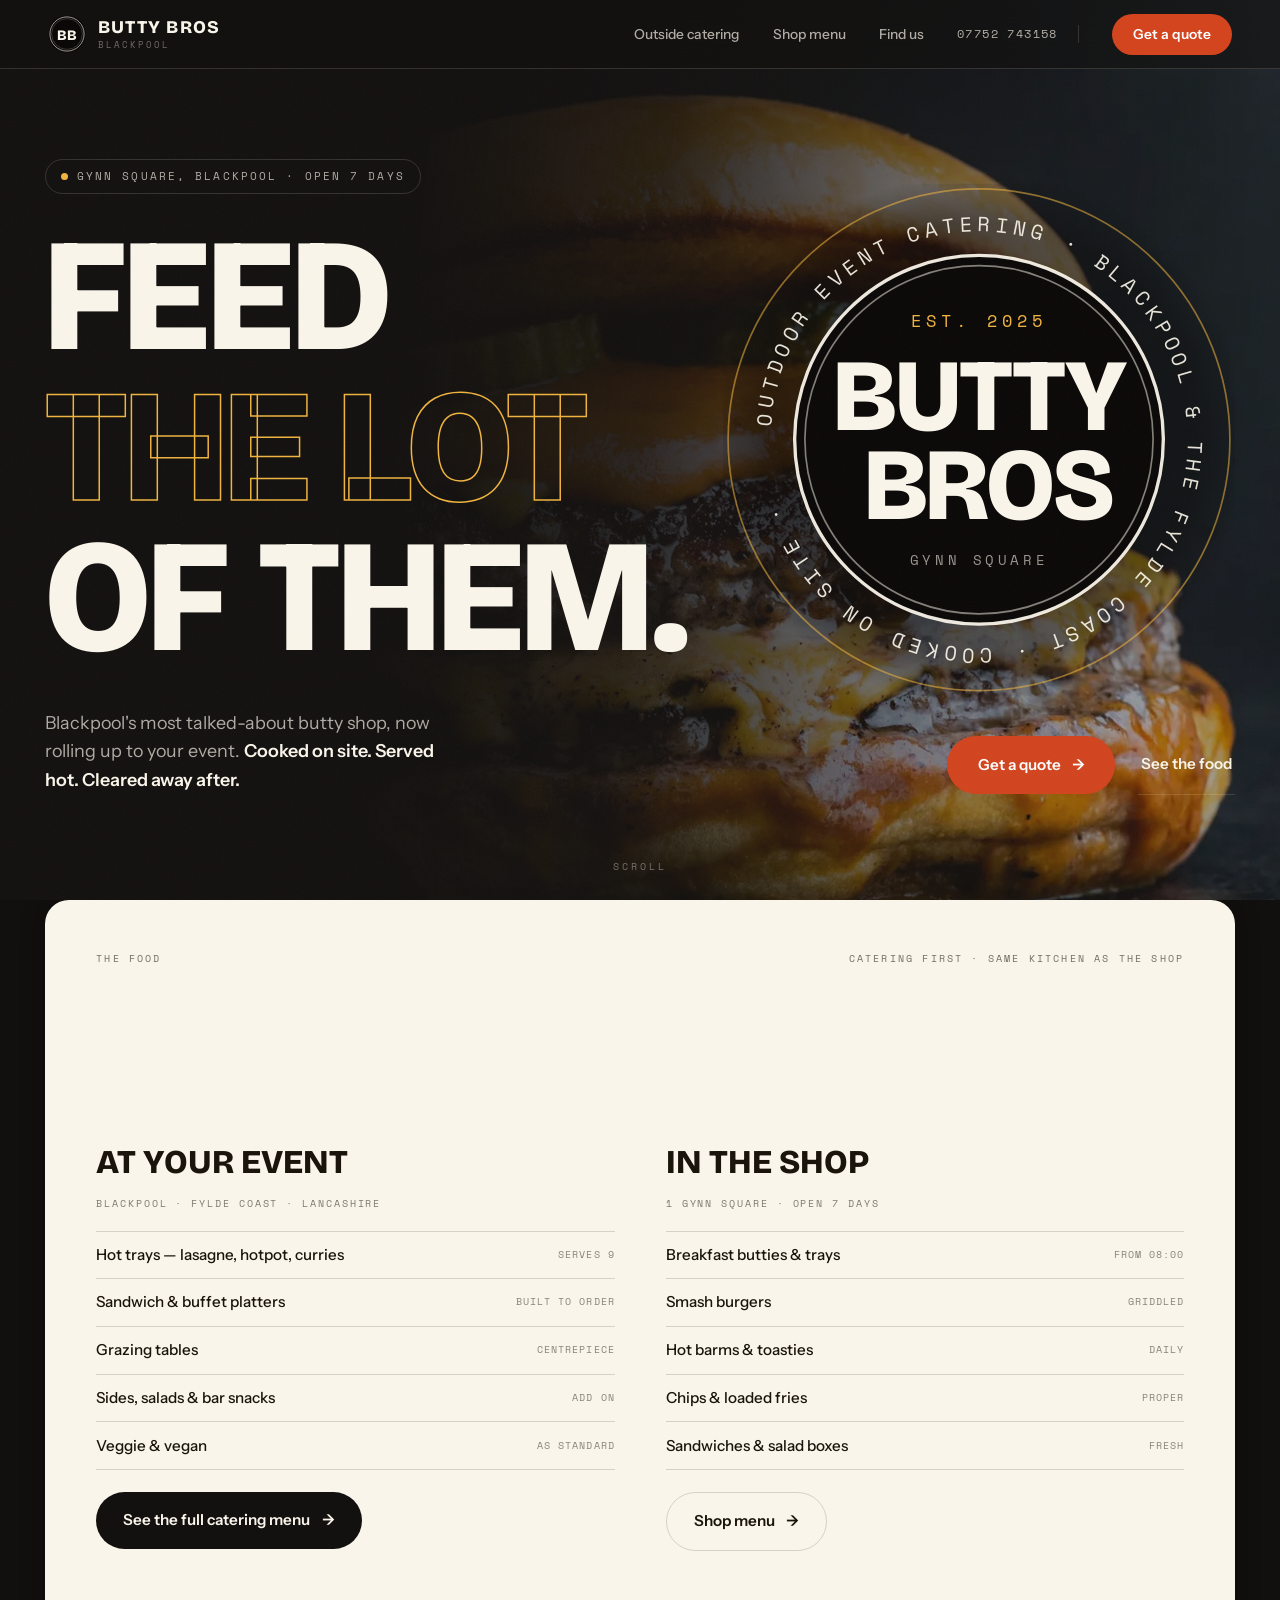
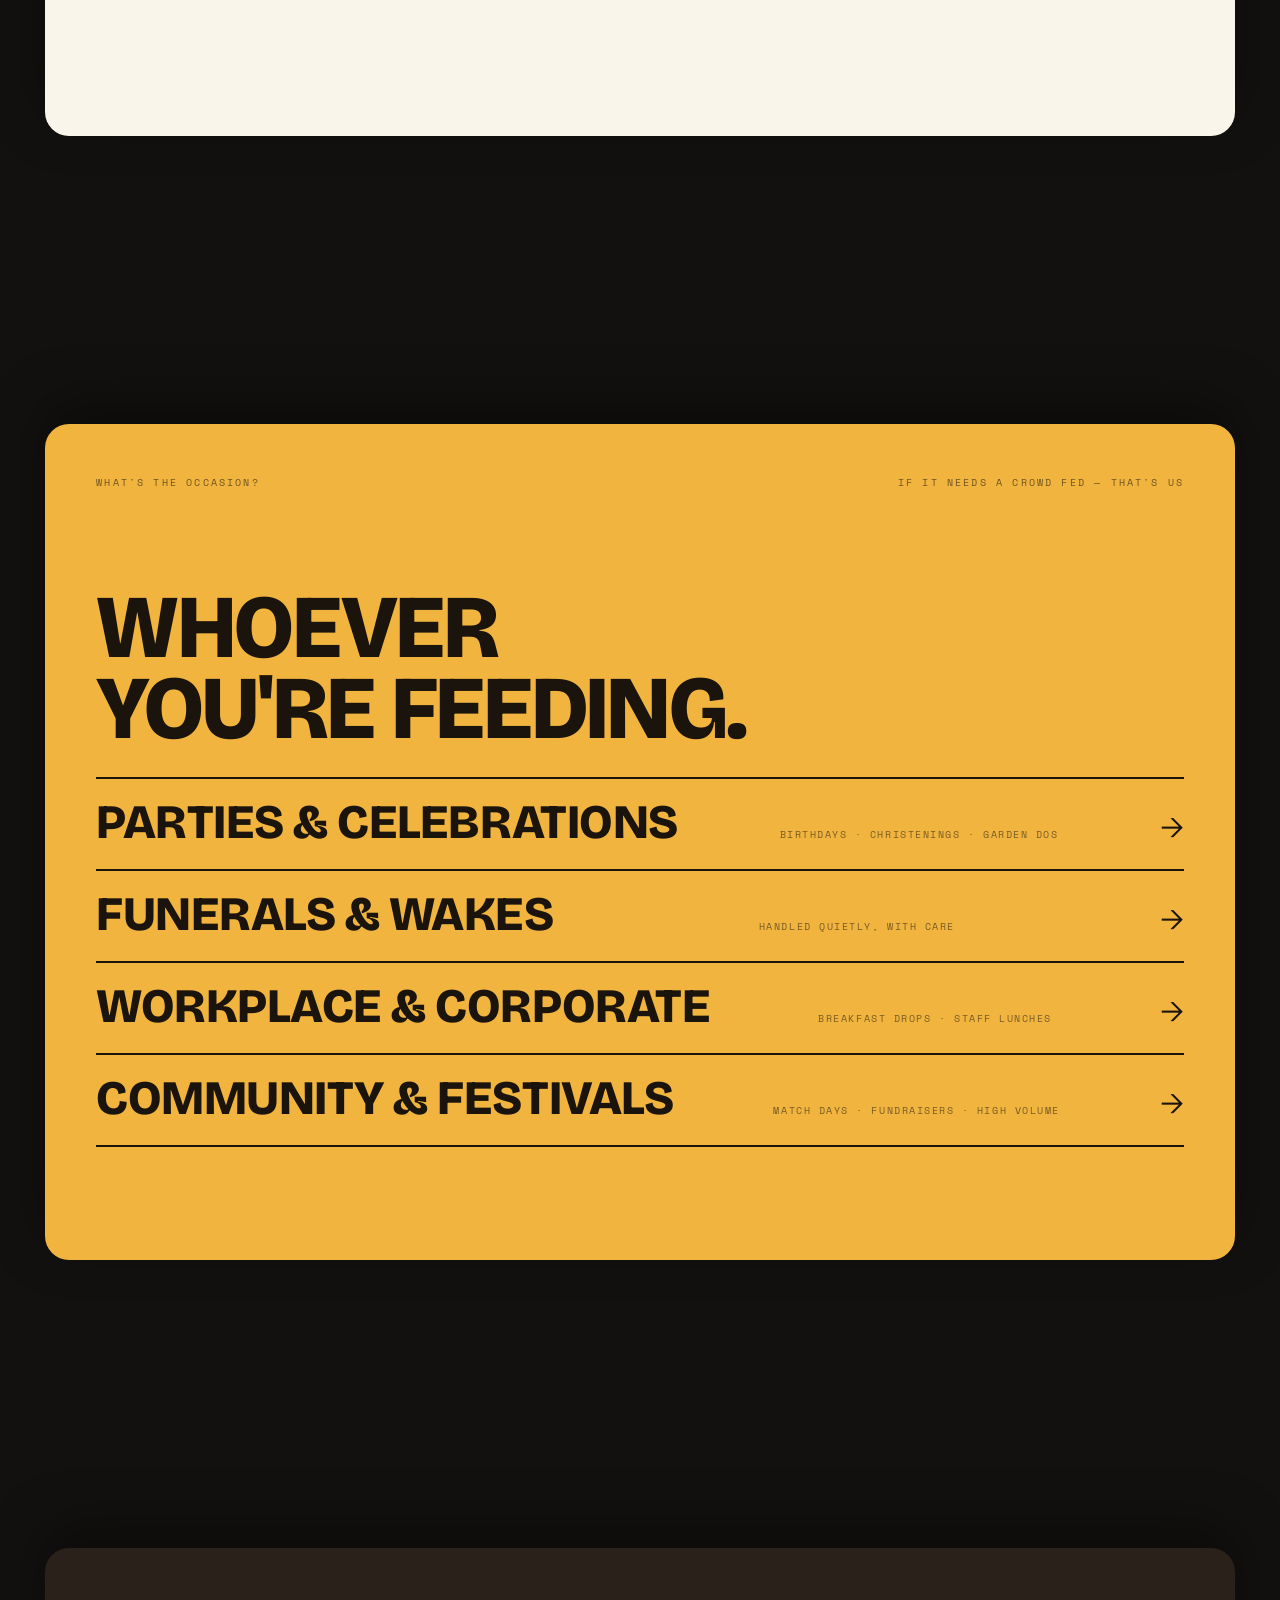
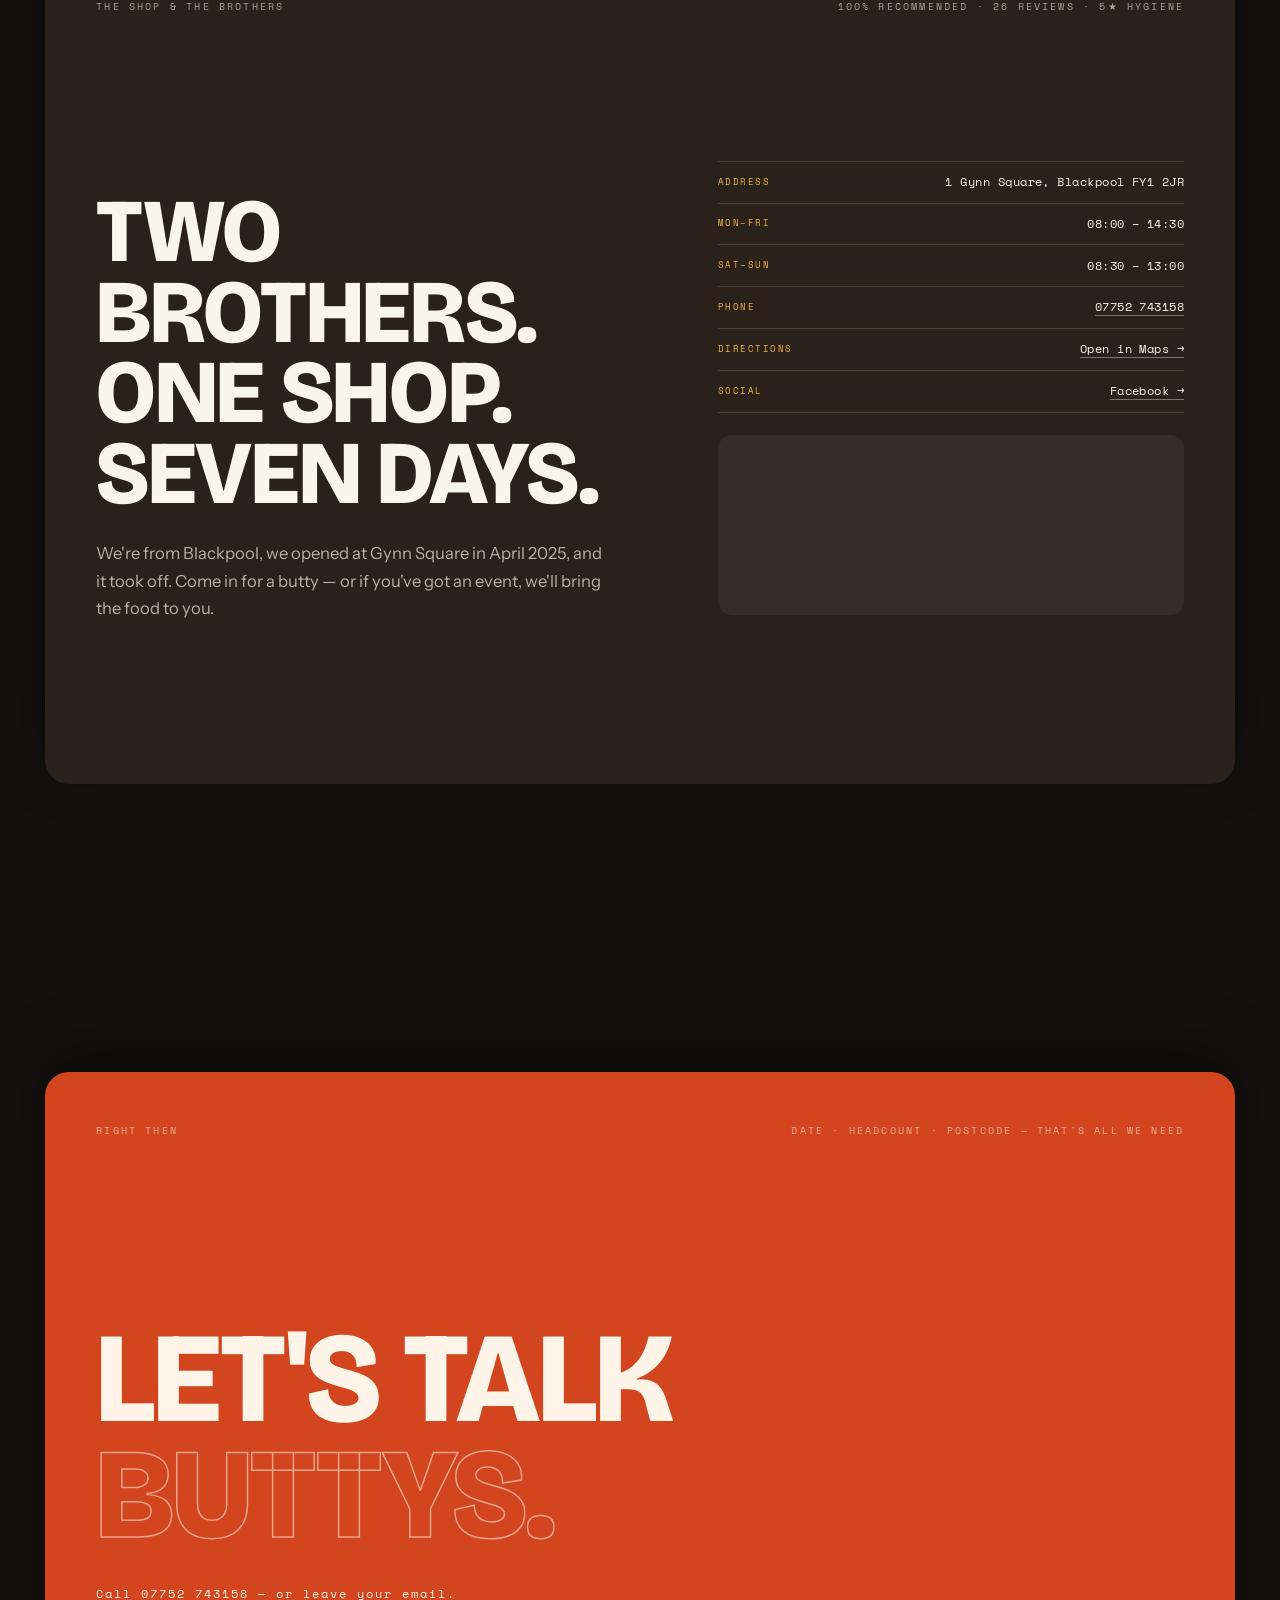
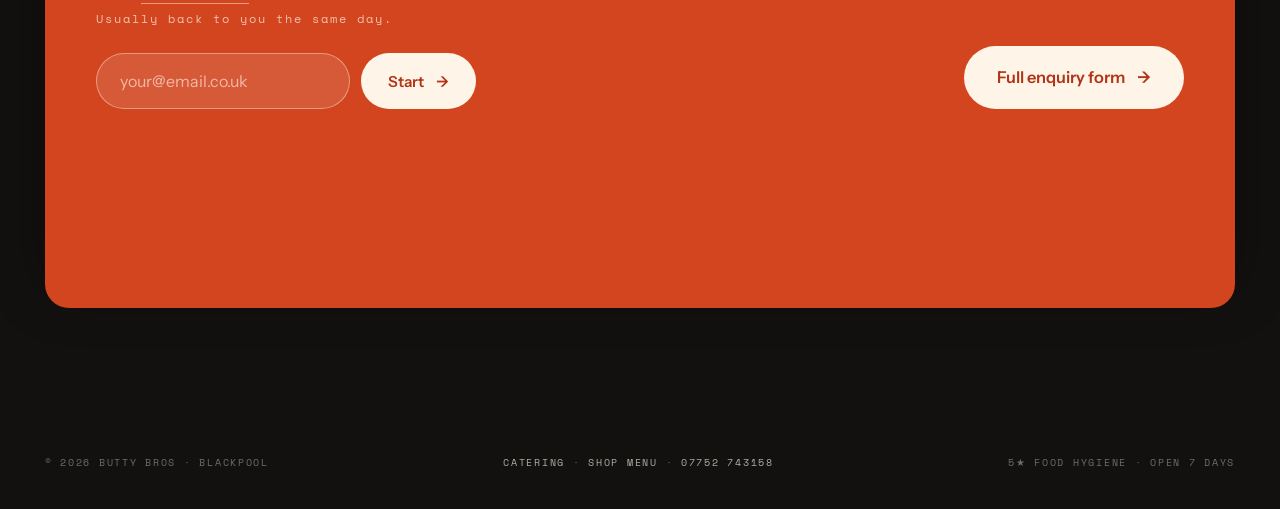
==== commit 4e38ffae: "Fix menu stacking, WebP hero, SEO schema, caching headers" ====
--- a/index.html
+++ b/index.html
@@ -3,8 +3,8 @@
 <head>
 <meta charset="UTF-8">
 <meta name="viewport" content="width=device-width, initial-scale=1.0">
-<title>Butty Bros — Outdoor Event Catering &amp; Butty Shop in Blackpool</title>
-<meta name="description" content="Hot food cooked fresh at your event across Blackpool and the Fylde Coast — parties, wakes, workplace catering and more, from Blackpool's most talked-about butty shop. Get a quote today.">
+<title>Butty Bros — Event Catering &amp; Butty Shop, Blackpool</title>
+<meta name="description" content="Hot food cooked fresh at your event across Blackpool &amp; the Fylde Coast. Parties, wakes, workplace catering. Get a quote — usually same day.">
 <link rel="canonical" href="https://www.buttybros.co.uk/">
 <meta name="robots" content="index, follow, max-image-preview:large">
 <meta name="theme-color" content="#131110">
@@ -14,7 +14,7 @@
 <meta property="og:type" content="website">
 <meta property="og:site_name" content="Butty Bros">
 <meta property="og:title" content="Butty Bros — Outdoor Event Catering &amp; Butty Shop, Blackpool">
-<meta property="og:description" content="Hot food cooked fresh at your event. Parties, wakes, workplace catering and more, from Blackpool's most talked-about butty shop.">
+<meta property="og:description" content="Hot food cooked fresh at your event across Blackpool &amp; the Fylde Coast. Parties, wakes, workplace catering. Get a quote — usually same day.">
 <meta property="og:url" content="https://www.buttybros.co.uk/">
 <meta property="og:image" content="https://www.buttybros.co.uk/images/og-cover.jpg">
 <meta property="og:locale" content="en_GB">
@@ -23,8 +23,9 @@
 <link rel="preconnect" href="https://fonts.gstatic.com" crossorigin>
 <link href="https://fonts.googleapis.com/css2?family=Bricolage+Grotesque:opsz,wght@12..96,600;12..96,800&family=Instrument+Sans:wght@400;500;600&family=Space+Mono:wght@400;700&display=swap" rel="stylesheet">
 <link rel="stylesheet" href="css/v3.css?v=10">
-<link rel="preload" as="image" href="images/hero-burger-1800.jpg" imagesrcset="images/hero-burger-900.jpg 900w, images/hero-burger-1800.jpg 1800w" imagesizes="100vw" fetchpriority="high">
+<link rel="preload" as="image" type="image/webp" href="images/hero-burger-1400.webp" imagesrcset="images/hero-burger-900.webp 900w, images/hero-burger-1400.webp 1400w, images/hero-burger-1800.webp 1800w" imagesizes="100vw" fetchpriority="high">
 <link rel="icon" href="images/favicon.svg" type="image/svg+xml">
+<link rel="apple-touch-icon" href="images/apple-touch-icon.png">
 <script type="application/ld+json">
 {
   "@context":"https://schema.org",
@@ -87,7 +88,10 @@
 
 <header class="hero" id="top">
   <div class="hero__bg">
-    <img src="images/hero-burger-1800.jpg" srcset="images/hero-burger-900.jpg 900w, images/hero-burger-1800.jpg 1800w" sizes="100vw" alt="" width="1800" height="1200" fetchpriority="high" decoding="async">
+    <picture>
+      <source type="image/webp" srcset="images/hero-burger-900.webp 900w, images/hero-burger-1400.webp 1400w, images/hero-burger-1800.webp 1800w" sizes="100vw">
+      <img src="images/hero-burger-1400.jpg" srcset="images/hero-burger-900.jpg 900w, images/hero-burger-1400.jpg 1400w, images/hero-burger-1800.jpg 1800w" sizes="100vw" alt="" width="1800" height="2700" fetchpriority="high" decoding="async">
+    </picture>
   </div>
   <div class="hero__scrim"></div>
 
--- a/css/v3.css
+++ b/css/v3.css
@@ -117,6 +117,7 @@
 
 /* ---------------- hero photo layers */
 .hero__bg{position:absolute;inset:0;z-index:0}
+.hero__bg picture{display:block;width:100%;height:100%}
 .hero__bg img{width:100%;height:100%;object-fit:cover;object-position:70% 50%}
 .hero__scrim{position:absolute;inset:0;z-index:1;
   background:linear-gradient(96deg,#131110 0%,#131110 32%,rgba(19,17,16,.9) 50%,rgba(19,17,16,.5) 76%,rgba(19,17,16,.3) 100%)}
@@ -194,6 +195,15 @@
   display:flex;flex-direction:column;justify-content:center;gap:clamp(1.4rem,3vh,2.2rem);
   margin-bottom:clamp(6rem,32vh,20rem);
   box-shadow:0 -20px 55px rgba(0,0,0,.4);overflow:clip;will-change:transform}
+
+/* --- long-form cards (menus) opt out of the sticky stack ---------------
+   The stack works for short punchy cards. Long content needs to scroll
+   normally, otherwise the next card slides over it and overflow:clip
+   crops the bottom off. --------------------------------------------- */
+.card--flow{position:static;min-height:0;justify-content:flex-start;overflow:visible;
+  margin-bottom:clamp(2rem,6vh,4rem);will-change:auto}
+.card--flow.card{padding-bottom:clamp(2rem,5vw,3.4rem)}
+@media(prefers-reduced-motion:no-preference){.card--flow{transform:none!important;filter:none!important}}
 .card--cream{background:var(--cream);color:var(--ink)}
 .card--butter{background:var(--butter);color:var(--ink)}
 .card--toast{background:var(--toast);color:var(--cream)}
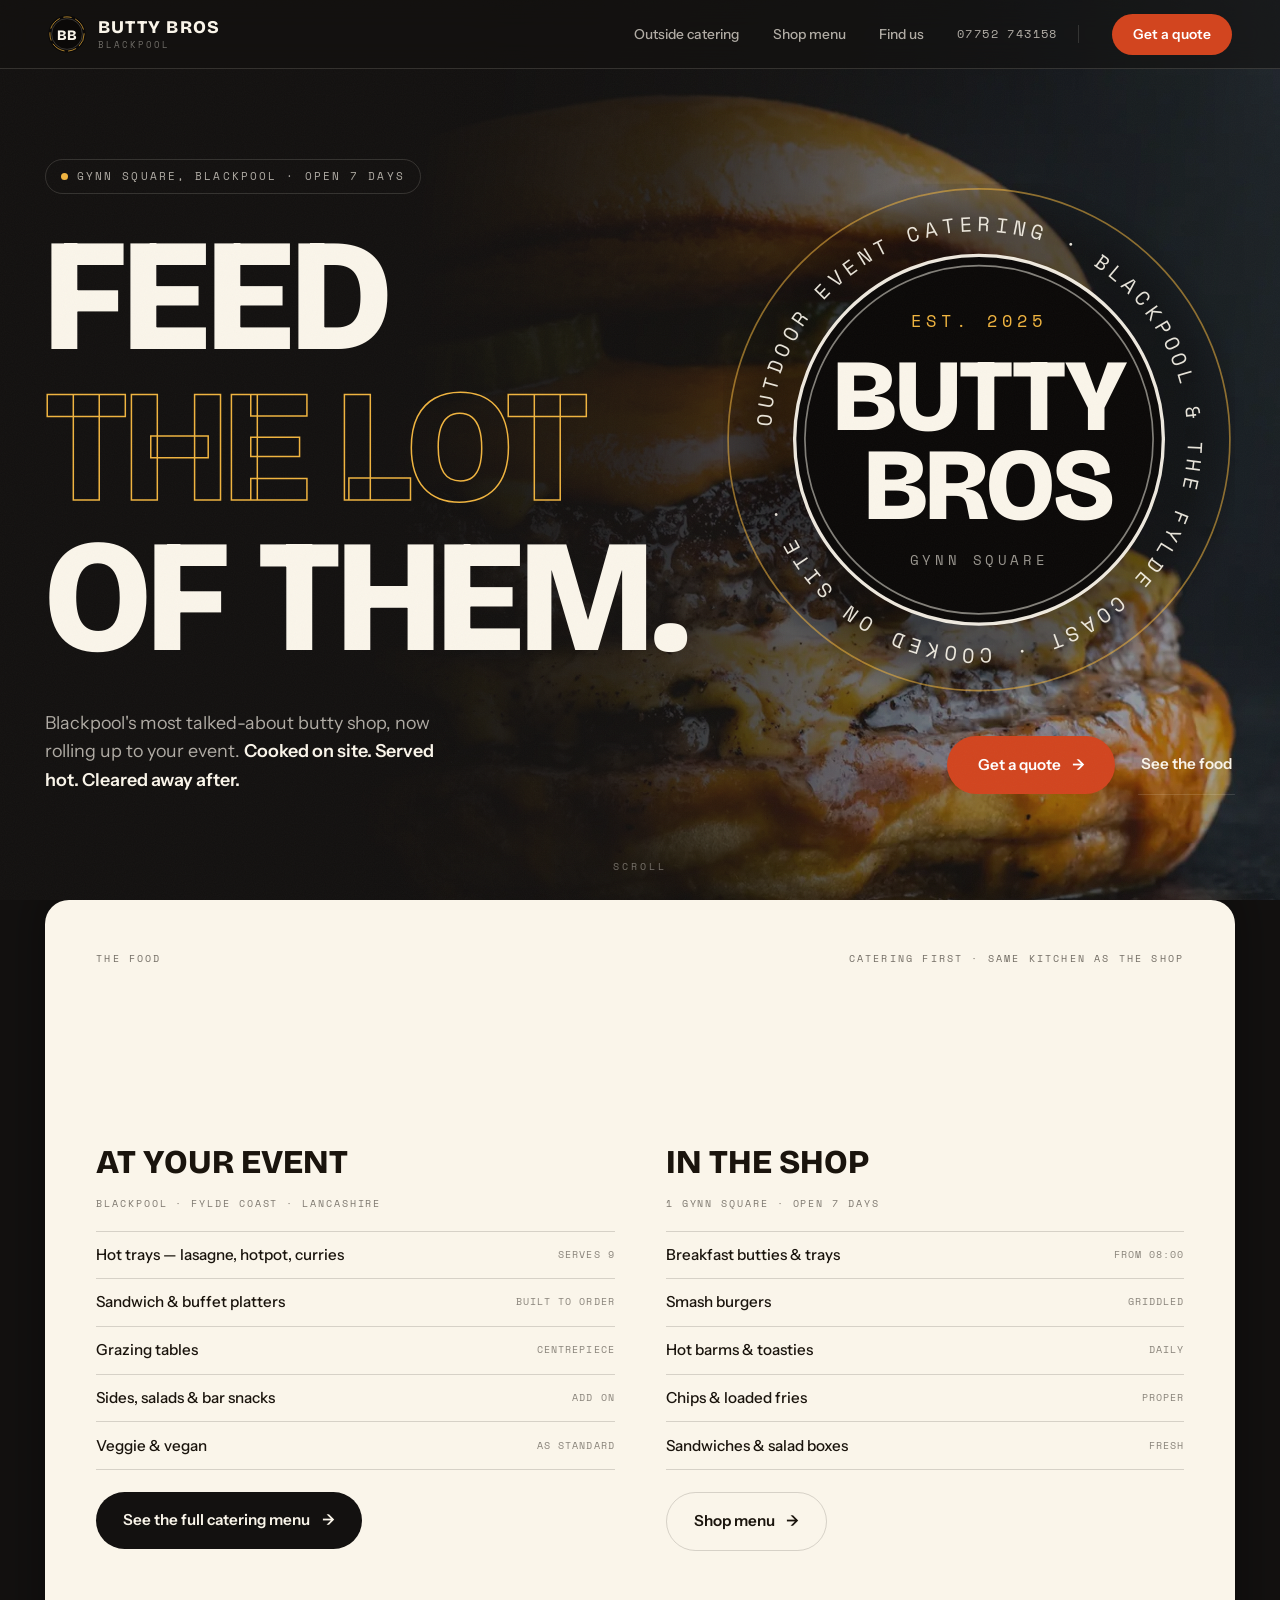
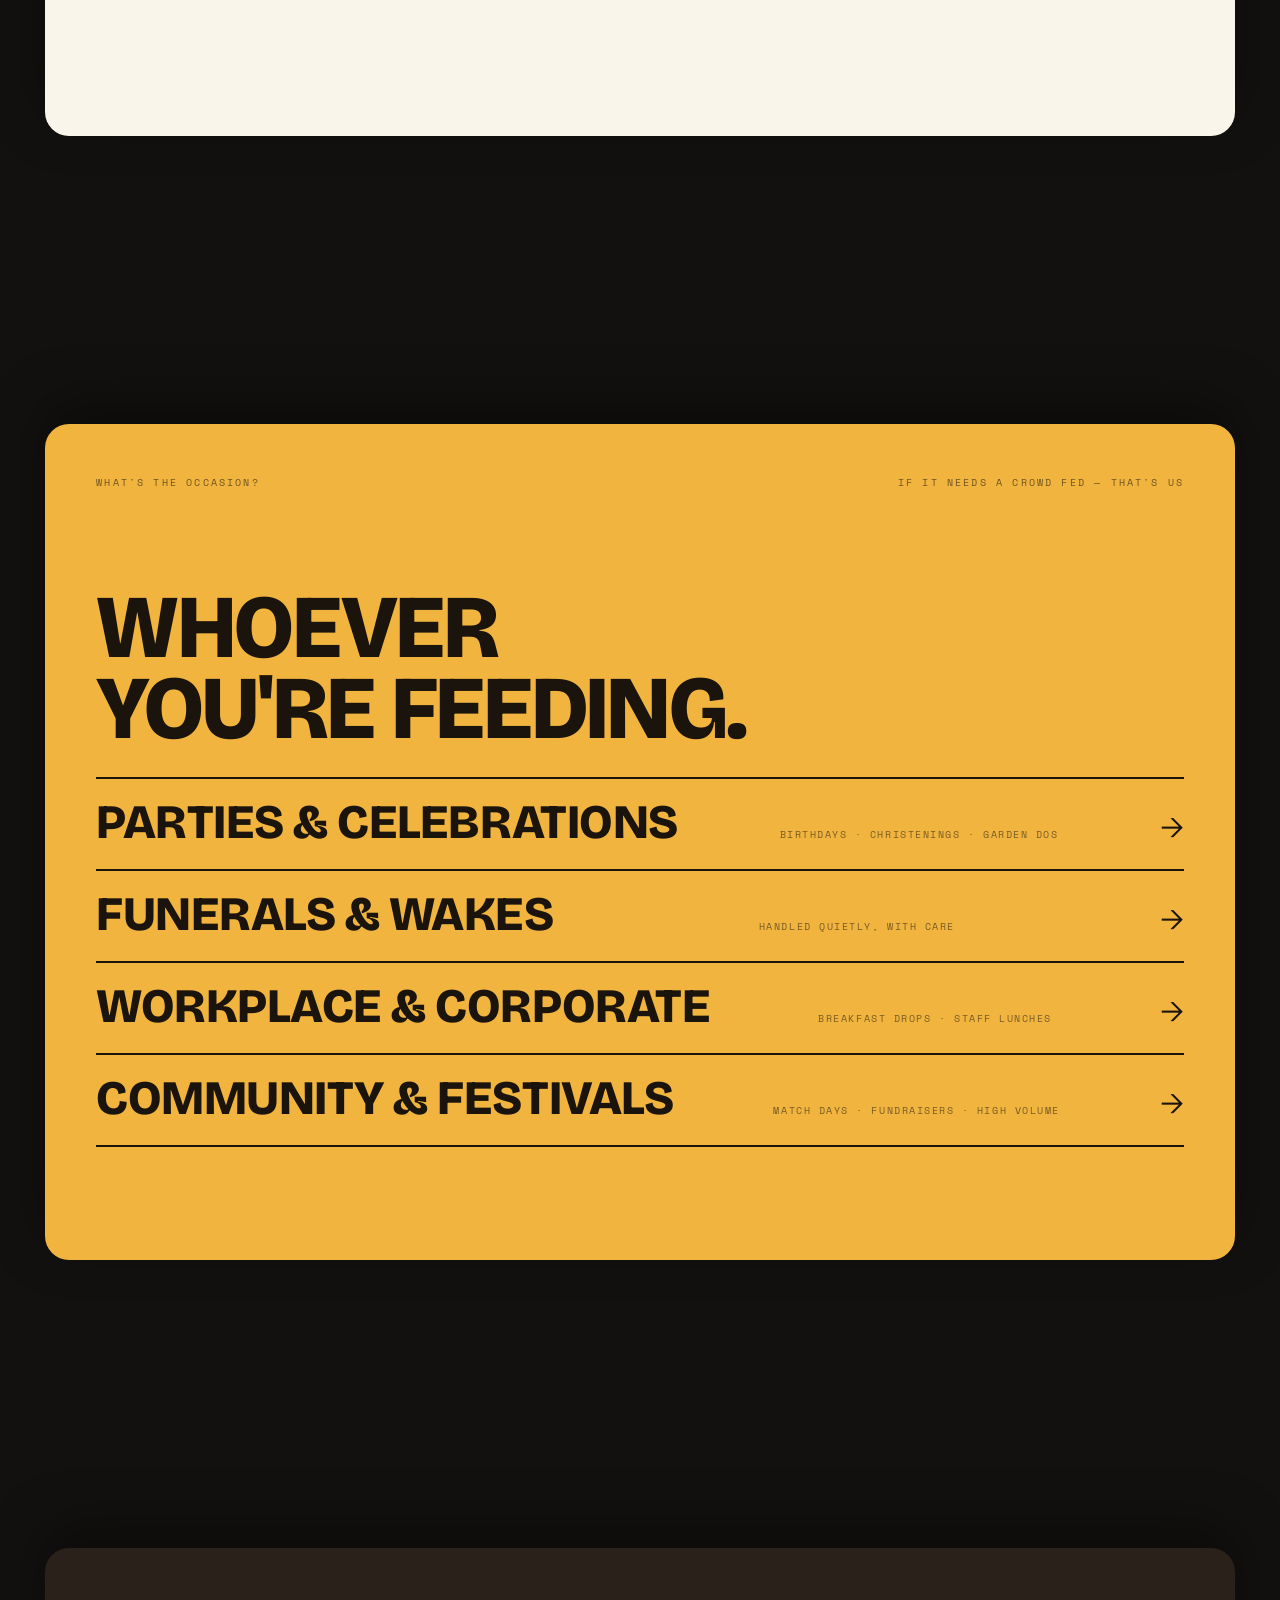
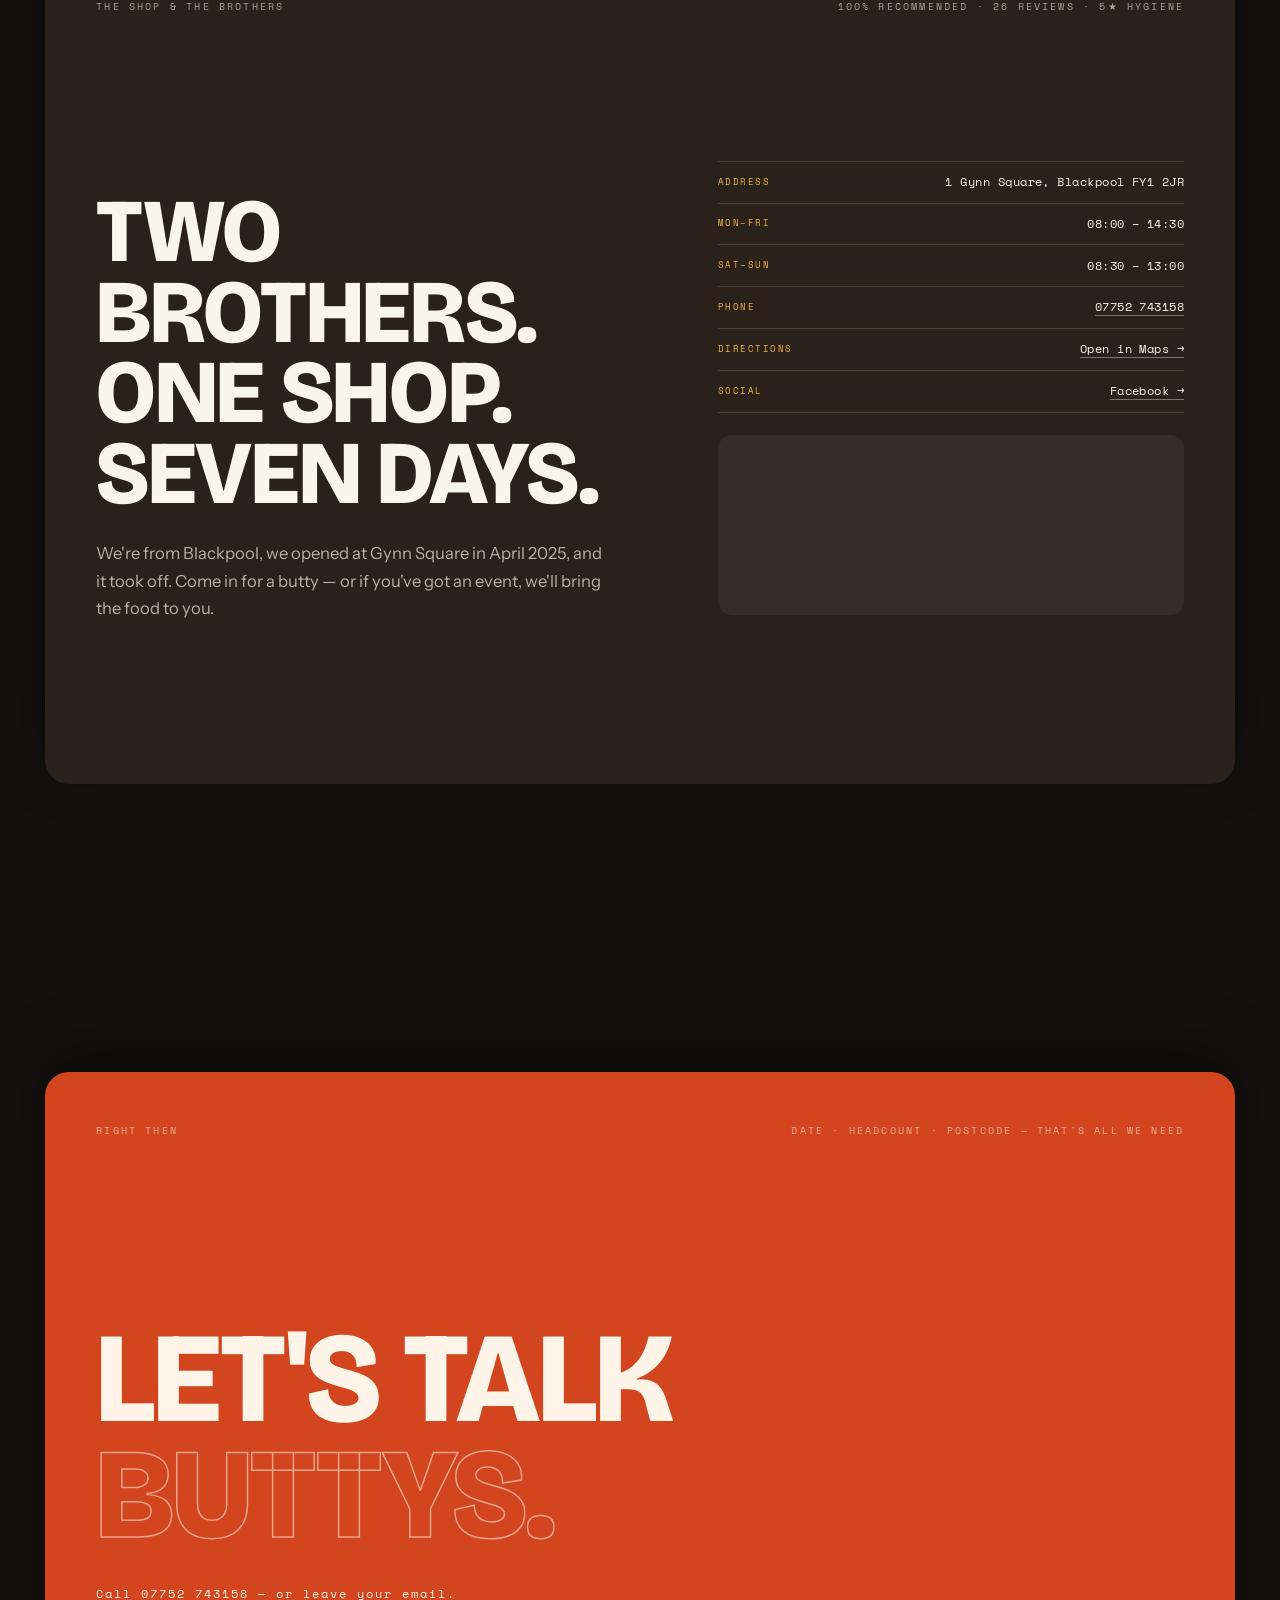
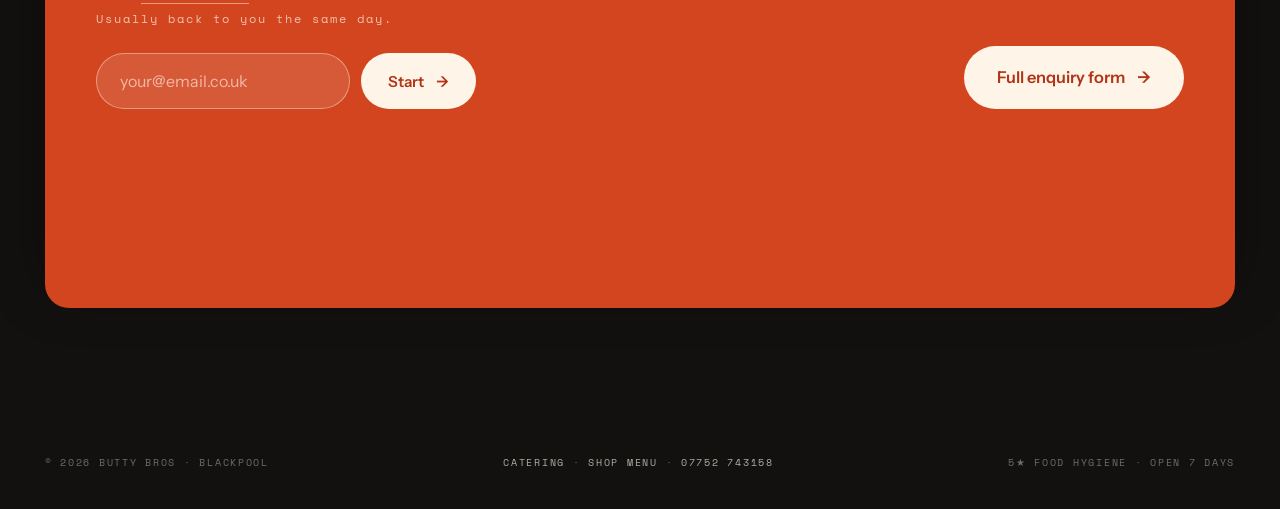
==== commit b6408194: "Rebuild shop menu from boards, animated logo, real share images, mobile fixes" ====
--- a/index.html
+++ b/index.html
@@ -17,12 +17,15 @@
 <meta property="og:description" content="Hot food cooked fresh at your event across Blackpool &amp; the Fylde Coast. Parties, wakes, workplace catering. Get a quote — usually same day.">
 <meta property="og:url" content="https://www.buttybros.co.uk/">
 <meta property="og:image" content="https://www.buttybros.co.uk/images/og-cover.jpg">
+<meta property="og:image:width" content="1200">
+<meta property="og:image:height" content="630">
+<meta name="twitter:image" content="https://www.buttybros.co.uk/images/og-cover.jpg">
 <meta property="og:locale" content="en_GB">
 <meta name="twitter:card" content="summary_large_image">
 <link rel="preconnect" href="https://fonts.googleapis.com">
 <link rel="preconnect" href="https://fonts.gstatic.com" crossorigin>
 <link href="https://fonts.googleapis.com/css2?family=Bricolage+Grotesque:opsz,wght@12..96,600;12..96,800&family=Instrument+Sans:wght@400;500;600&family=Space+Mono:wght@400;700&display=swap" rel="stylesheet">
-<link rel="stylesheet" href="css/v3.css?v=10">
+<link rel="stylesheet" href="css/v3.css?v=11">
 <link rel="preload" as="image" type="image/webp" href="images/hero-burger-1400.webp" imagesrcset="images/hero-burger-900.webp 900w, images/hero-burger-1400.webp 1400w, images/hero-burger-1800.webp 1800w" imagesizes="100vw" fetchpriority="high">
 <link rel="icon" href="images/favicon.svg" type="image/svg+xml">
 <link rel="apple-touch-icon" href="images/apple-touch-icon.png">
@@ -58,7 +61,7 @@
   <a class="nav__brand" href="index.html" aria-current="page">
     <svg class="brandmark" viewBox="0 0 100 100" aria-hidden="true">
       <circle cx="50" cy="50" r="49" fill="#0B0908"/>
-      <circle cx="50" cy="50" r="45" fill="none" stroke="#FAF5EA" stroke-width="1.6"/>
+      <circle class="bm__spin" cx="50" cy="50" r="45" fill="none" stroke="#F0B43F" stroke-width="1.8" stroke-linecap="round" stroke-dasharray="34 12 20 12 34 12 20 12"/>
       <circle cx="50" cy="50" r="40.5" fill="none" stroke="#FAF5EA" stroke-width=".9" stroke-opacity=".55"/>
       <text x="50" y="65" text-anchor="middle" font-family="Bricolage Grotesque,sans-serif" font-weight="800" font-size="38" fill="#FAF5EA" letter-spacing="-1">BB</text>
     </svg>
@@ -227,6 +230,6 @@
   <a class="btn btn--ketchup" href="enquire.html">Get a quote →</a>
 </div>
 
-<script src="js/v3.js?v=3"></script>
+<script src="js/v3.js?v=4"></script>
 </body>
 </html>
--- a/css/v3.css
+++ b/css/v3.css
@@ -130,6 +130,12 @@
 .nav{padding:.85rem clamp(1.2rem,4vw,3rem);background:rgba(19,17,16,.55);backdrop-filter:blur(14px);border-bottom:1px solid var(--line-d)}
 .nav__brand{gap:.75rem}
 .brandmark{width:38px;height:38px;flex:0 0 38px}
+.bm__spin{transform-box:view-box;transform-origin:50% 50%}
+@media(prefers-reduced-motion:no-preference){
+  .bm__spin{animation:bmSpin 18s linear infinite}
+  @keyframes bmSpin{to{transform:rotate(360deg)}}
+  .nav__brand:hover .bm__spin{animation-duration:3s}
+}
 .nav__wordmark{display:flex;flex-direction:column;line-height:1}
 .nav__wordmark small{margin-top:.28rem}
 .nav__tel{font-family:var(--mono);font-size:.72rem;letter-spacing:.12em;color:var(--milk);text-decoration:none;
@@ -357,3 +363,51 @@
   .anim-in,.mmenu a{opacity:1;transform:none}
   .dline{opacity:1;transform:none}
 }
+
+/* ---------------------------------------------------------------
+   TOUCH TARGETS
+   Google/WCAG want >=24px, ideally 44px. Several links (phone
+   numbers especially) rendered at 11-16px tall. The ::after trick
+   extends the tappable area without shifting any layout.
+   --------------------------------------------------------------- */
+@media (pointer: coarse) {
+  .nav__tel, .foot__base a, .facts a, .tel a, .mmenu__meta a,
+  .chipnav a, .thanks p a, .budgetnote a, .mrow a {
+    position: relative;
+  }
+  .nav__tel::after, .foot__base a::after, .facts a::after, .tel a::after,
+  .mmenu__meta a::after, .chipnav a::after, .thanks p a::after,
+  .budgetnote a::after, .mrow a::after {
+    content: "";
+    position: absolute;
+    left: 0; right: 0;
+    top: 50%;
+    transform: translateY(-50%);
+    min-height: 44px;
+    height: 100%;
+  }
+  /* give the tab buttons and chips real height */
+  .tabs button { padding-block: .75rem; }
+  .chipnav a { padding-block: .85rem; }
+  .nav__links > a { padding-block: .7rem; }
+  /* nothing below 11px on touch screens */
+  .hero__hint, .mmenu__meta, .foot__base, .card__tag,
+  .mblk__sub, .traytotal, .opt, .pkgset legend, .field label {
+    font-size: max(0.69rem, 11px);
+  }
+  .opt { font-size: max(0.62rem, 10px); }
+}
+
+/* the phone number is the money link — make it obvious and big on mobile */
+@media (max-width: 720px) {
+  .tel a, .facts a[href^="tel:"] { display: inline-block; padding: .35rem 0; }
+}
+
+/* no utility text below 11px on phones — readability floor */
+@media (max-width: 720px) {
+  .card__tag, .foot__base, .mmenu__meta, .status, .note,
+  .mlist li span:last-child, .mrow .sub, .chipnav a, .hero__hint {
+    font-size: max(0.7rem, 11px);
+  }
+  .card__tag { letter-spacing: .14em; }
+}
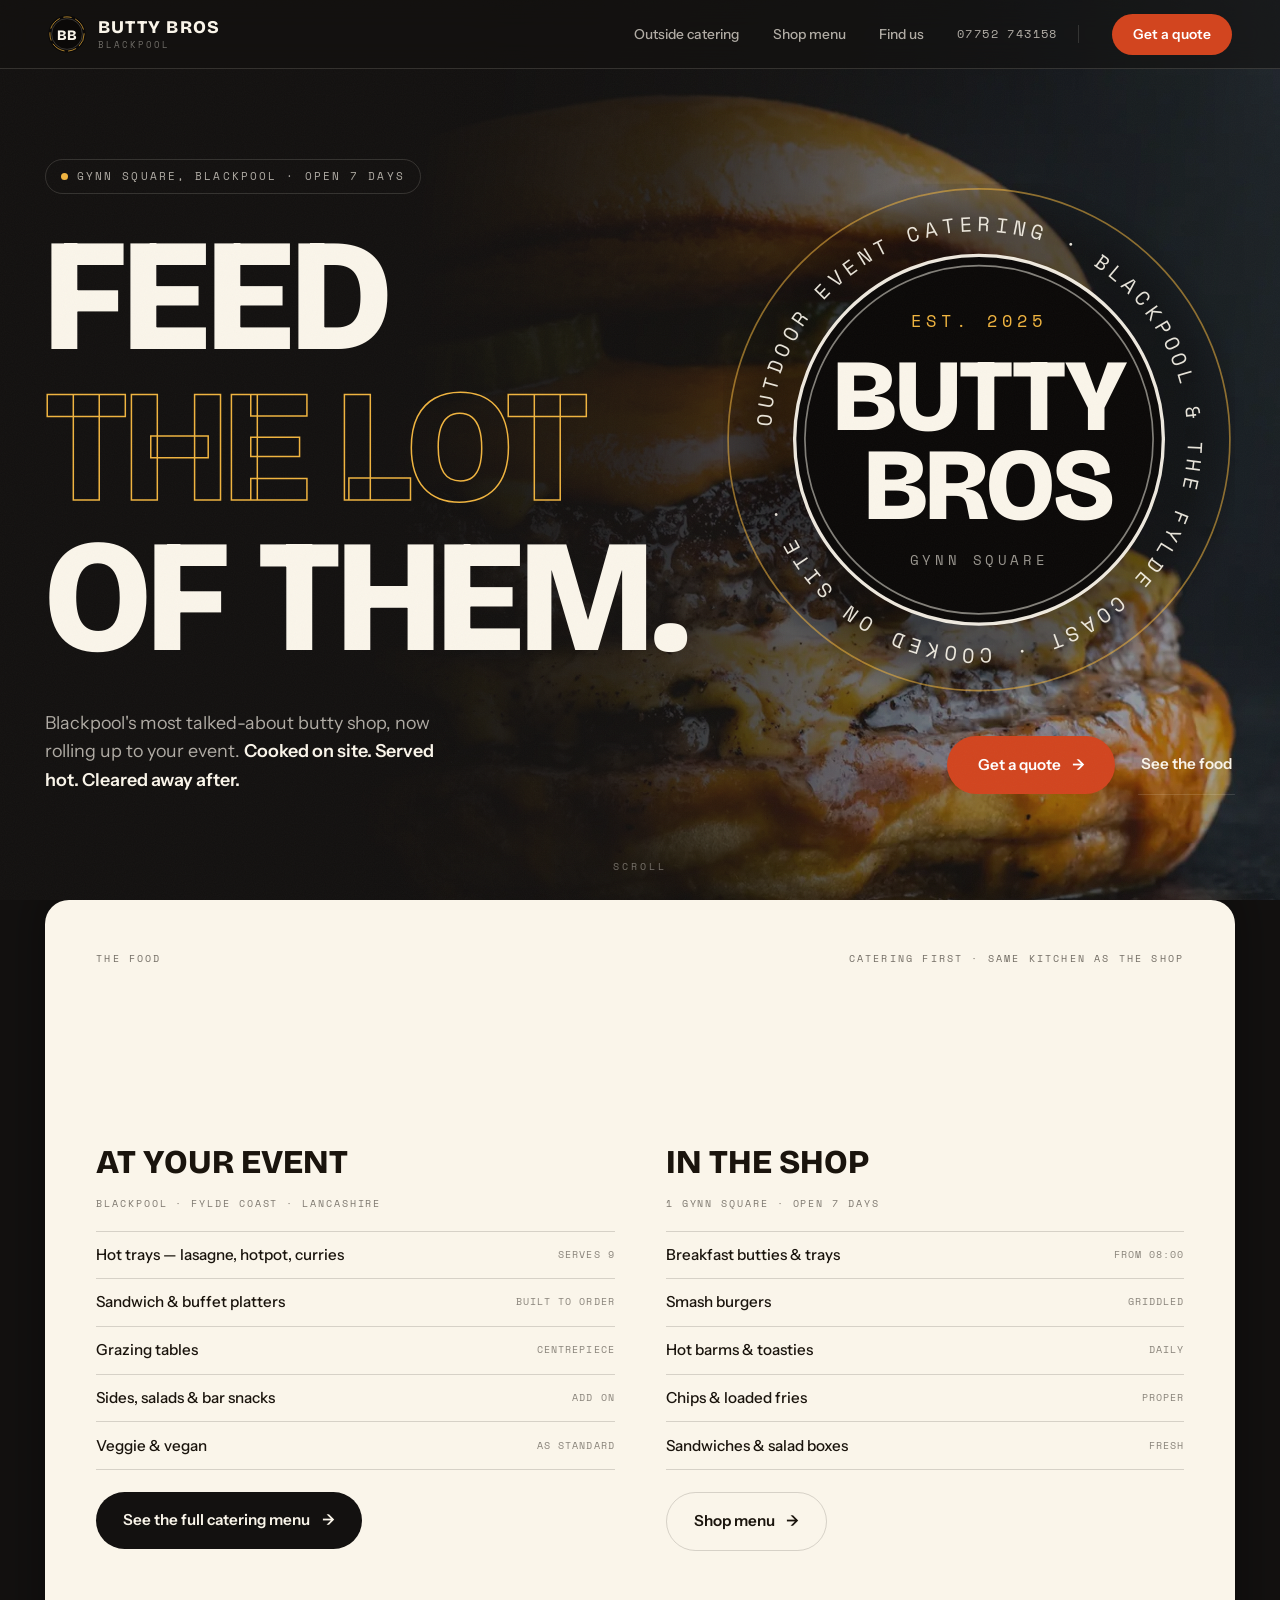
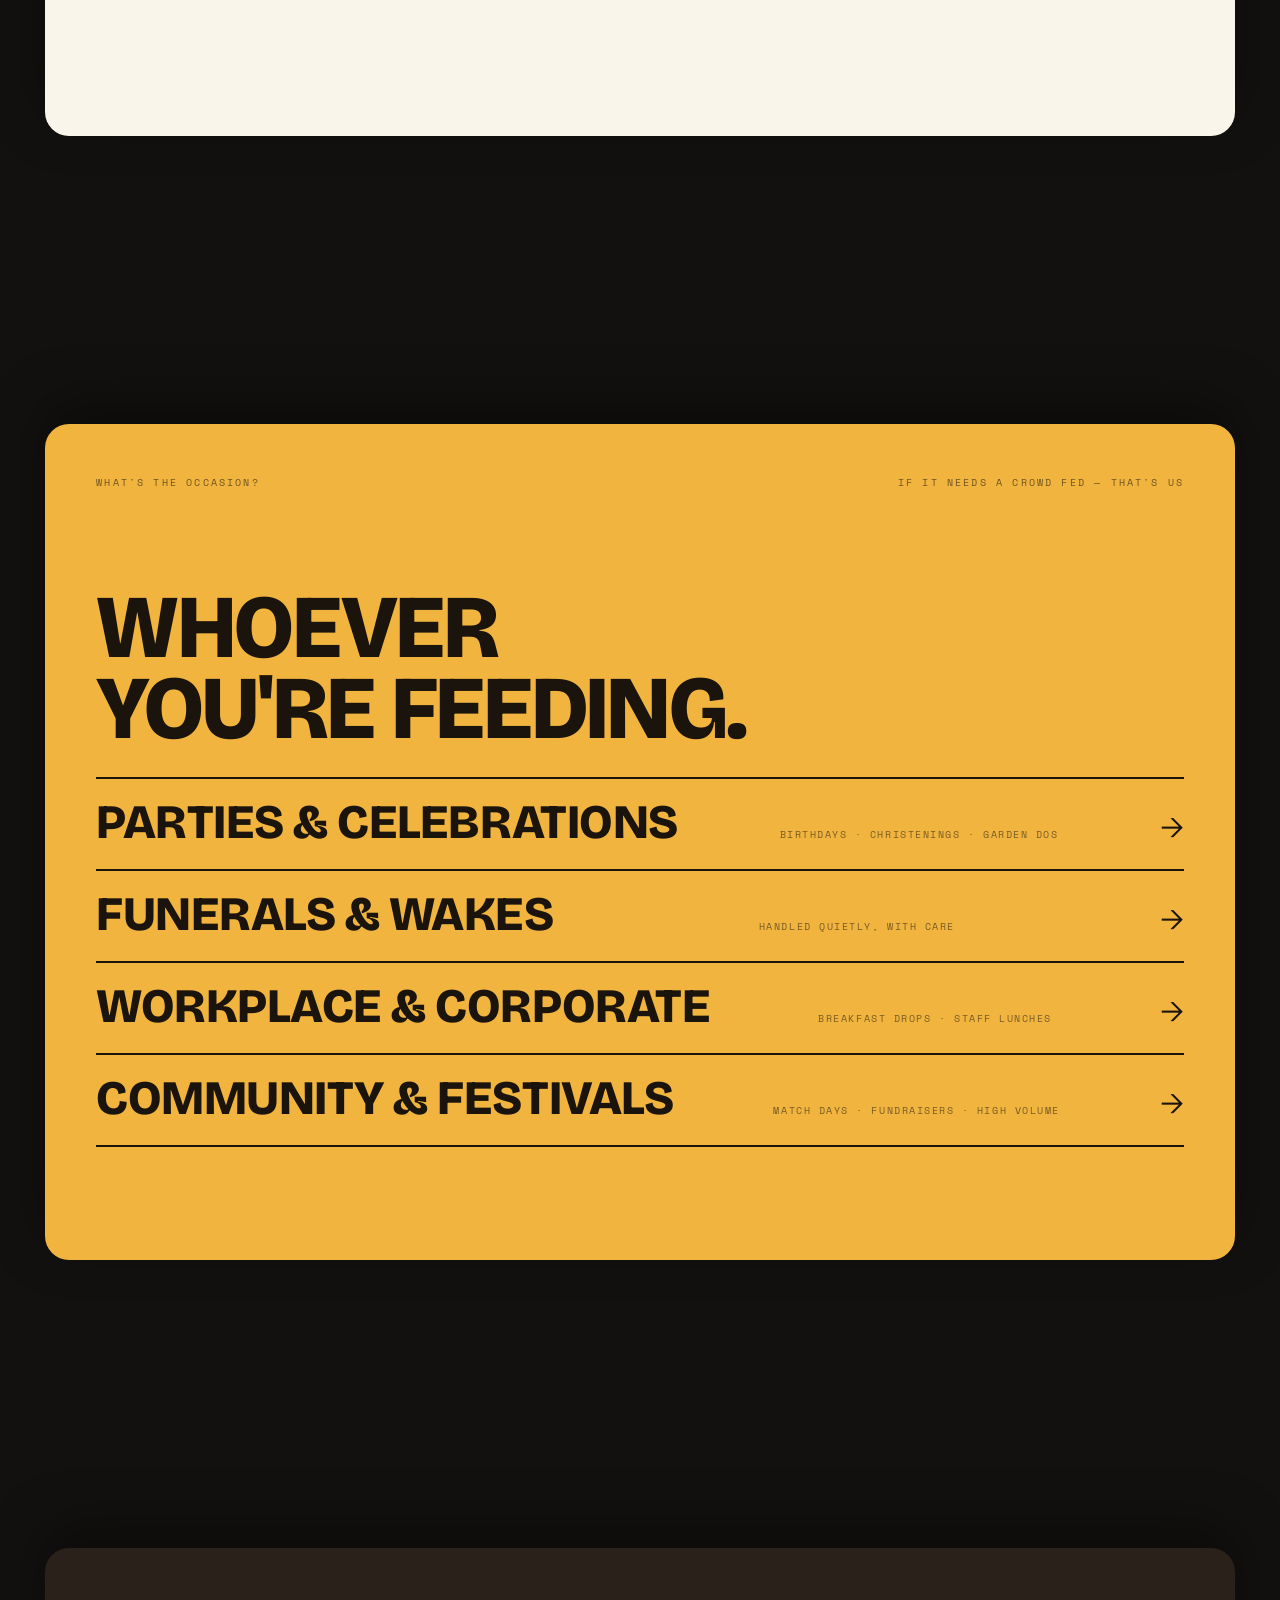
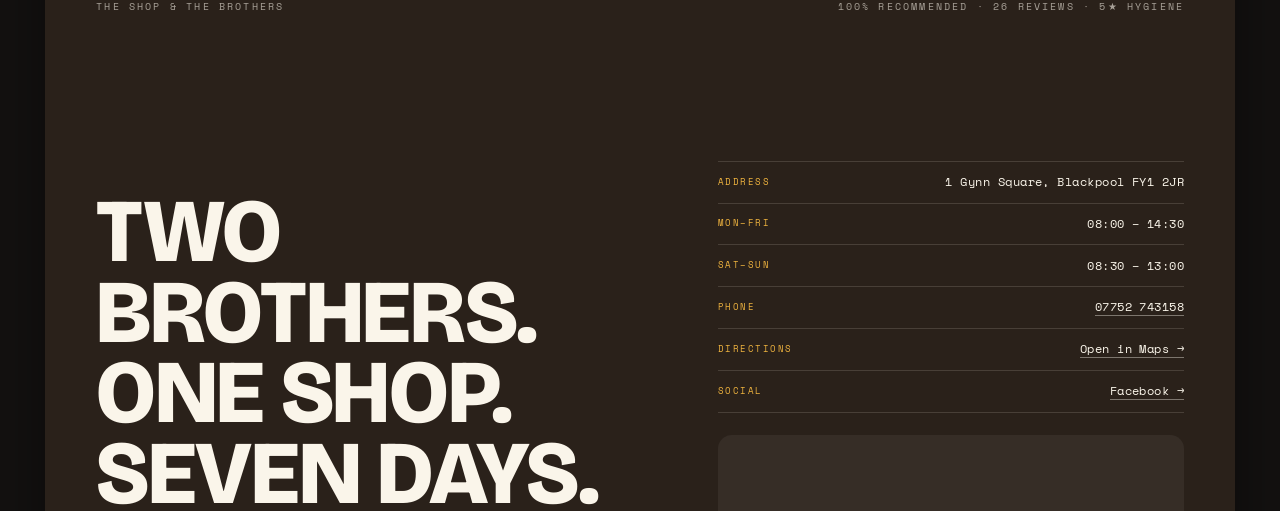
==== commit 25d14998: "Seal animates on mobile, faster spin, fix shop menu being covered" ====
--- a/index.html
+++ b/index.html
@@ -25,7 +25,7 @@
 <link rel="preconnect" href="https://fonts.googleapis.com">
 <link rel="preconnect" href="https://fonts.gstatic.com" crossorigin>
 <link href="https://fonts.googleapis.com/css2?family=Bricolage+Grotesque:opsz,wght@12..96,600;12..96,800&family=Instrument+Sans:wght@400;500;600&family=Space+Mono:wght@400;700&display=swap" rel="stylesheet">
-<link rel="stylesheet" href="css/v3.css?v=11">
+<link rel="stylesheet" href="css/v3.css?v=12">
 <link rel="preload" as="image" type="image/webp" href="images/hero-burger-1400.webp" imagesrcset="images/hero-burger-900.webp 900w, images/hero-burger-1400.webp 1400w, images/hero-burger-1800.webp 1800w" imagesizes="100vw" fetchpriority="high">
 <link rel="icon" href="images/favicon.svg" type="image/svg+xml">
 <link rel="apple-touch-icon" href="images/apple-touch-icon.png">
@@ -230,6 +230,6 @@
   <a class="btn btn--ketchup" href="enquire.html">Get a quote →</a>
 </div>
 
-<script src="js/v3.js?v=4"></script>
+<script src="js/v3.js?v=5"></script>
 </body>
 </html>
--- a/css/v3.css
+++ b/css/v3.css
@@ -172,10 +172,14 @@
 .hero__seal svg{width:100%;height:auto;display:block;overflow:visible}
 @media(max-width:1023px){
   .hero__seal{position:static;transform:none;background:none;
-    width:clamp(88px,24vw,132px);margin:0 auto clamp(1rem,2.5vh,1.6rem)}
-  .hero__seal .seal__ring,.hero__seal .seal__edge,
-  .hero__seal .seal__meta,.hero__seal .seal__foot{display:none}
-  .hero__seal svg{transform:scale(1.36);transform-origin:center}
+    width:clamp(172px,52vw,250px);margin:0 auto clamp(.8rem,2vh,1.4rem)}
+  /* keep the full seal on phones so the ring can actually turn */
+  .hero__seal .seal__foot{display:none}
+  .hero__seal .seal__arc{font-size:17px;letter-spacing:4px}
+  .hero__seal .seal__meta{font-size:14px}
+}
+@media(max-width:420px){
+  .hero__seal{width:min(58vw,205px)}
 }
 .seal__edge{fill:none;stroke:var(--butter);stroke-opacity:.55;stroke-width:1.3}
 .seal__disc{fill:#0B0908}
@@ -187,9 +191,12 @@
 .seal__foot{font-family:var(--mono);font-size:11px;letter-spacing:2.8px;fill:var(--cream);fill-opacity:.6}
 .seal__ring{transform-box:view-box;transform-origin:50% 50%}
 @media (prefers-reduced-motion:no-preference){
-  .hero__seal{opacity:0;animation:sealIn 1s var(--ease) .5s forwards}
-  @keyframes sealIn{to{opacity:1}}
-  .seal__ring{animation:sealSpin 60s linear infinite}
+  .hero__seal{opacity:0;animation:sealIn 1.1s var(--ease) .45s forwards}
+  @keyframes sealIn{from{opacity:0;transform:translateY(-52%) scale(.94)}to{opacity:1}}
+  @media(max-width:1023px){
+    @keyframes sealIn{from{opacity:0;transform:scale(.94)}to{opacity:1;transform:none}}
+  }
+  .seal__ring{animation:sealSpin 26s linear infinite}
   @keyframes sealSpin{to{transform:rotate(360deg)}}
 }
 
@@ -411,3 +418,14 @@
   }
   .card__tag { letter-spacing: .14em; }
 }
+
+/* Short phones (iPhone SE and similar): the full seal is lovely but it must
+   not push the primary CTA below the fold. Scale it back on low viewports. */
+@media (max-width: 1023px) and (max-height: 780px) {
+  .hero__seal { width: min(44vw, 158px); margin-bottom: .5rem; }
+  .hero__inner .status { margin-bottom: 1rem; }
+}
+@media (max-width: 1023px) and (max-height: 700px) {
+  .hero__seal { width: min(38vw, 132px); }
+  .hero h1 { font-size: clamp(2.4rem, 12vw, 3.4rem); }
+}
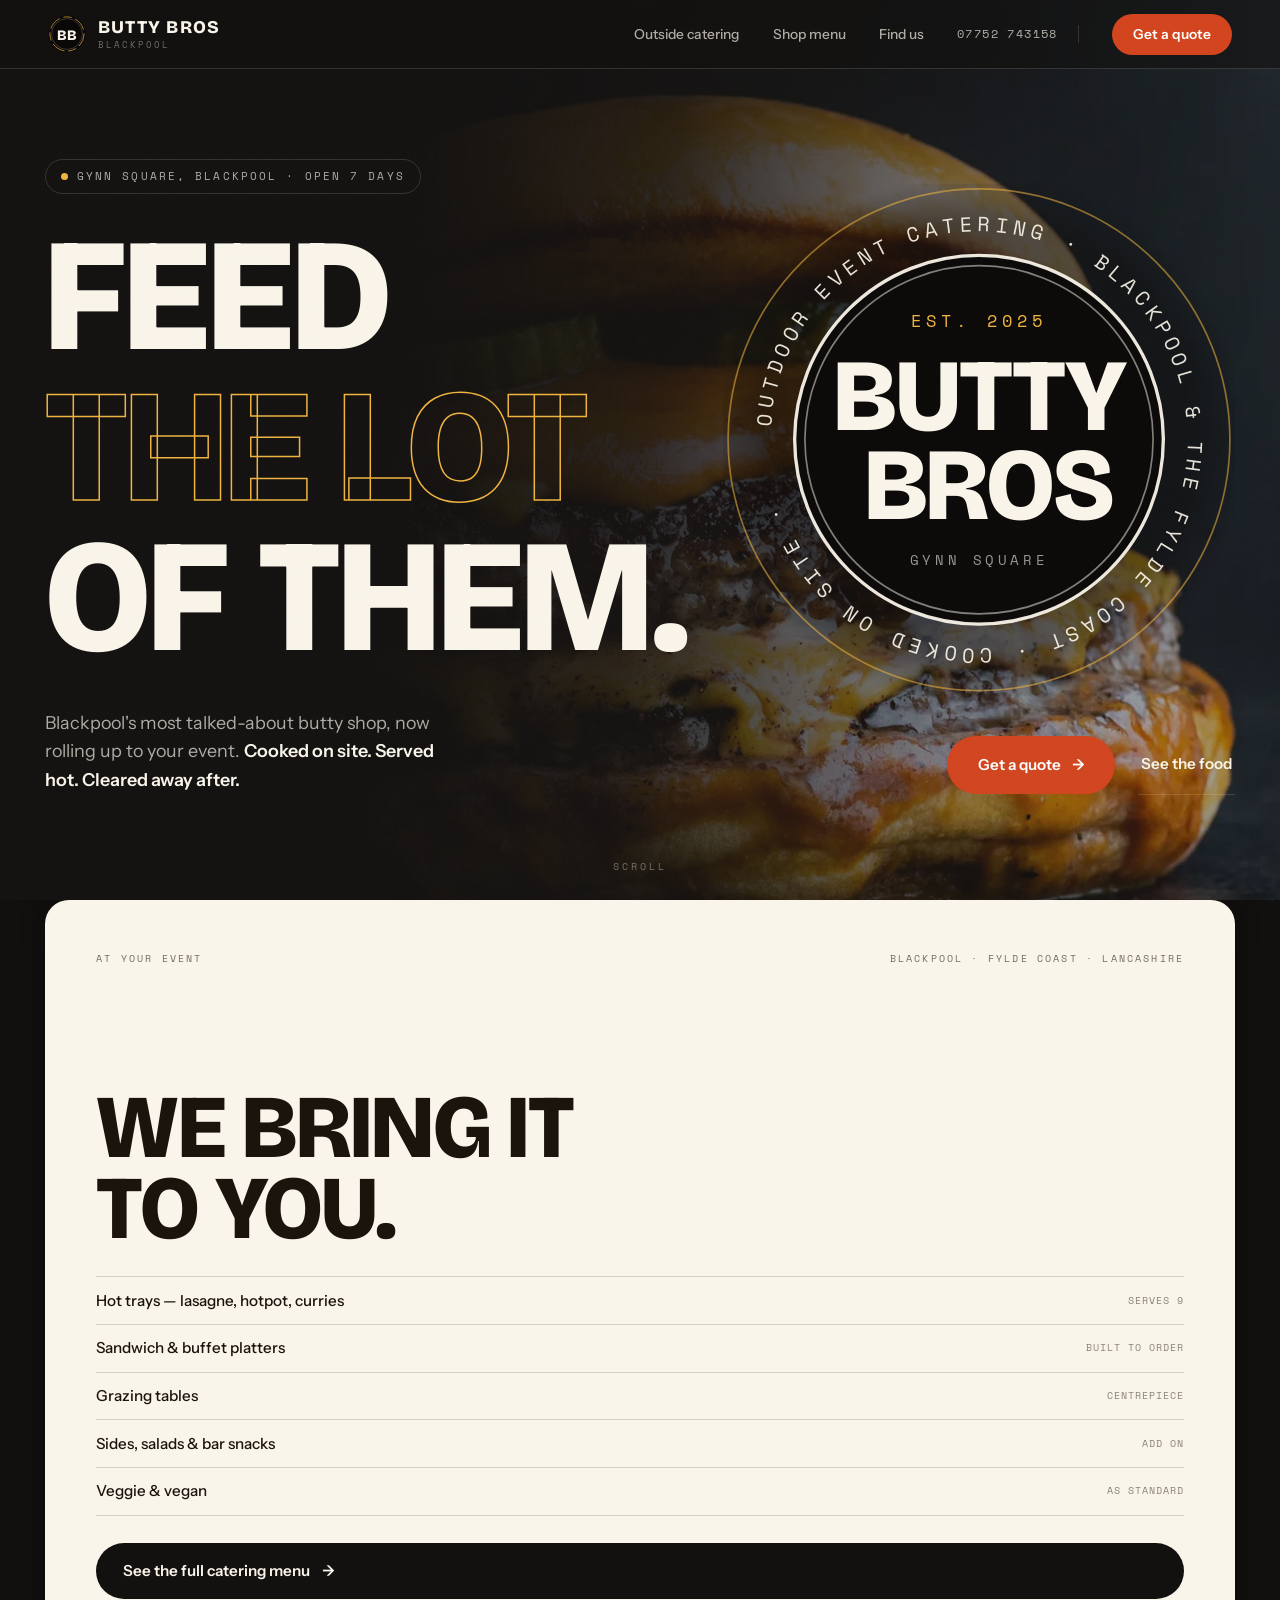
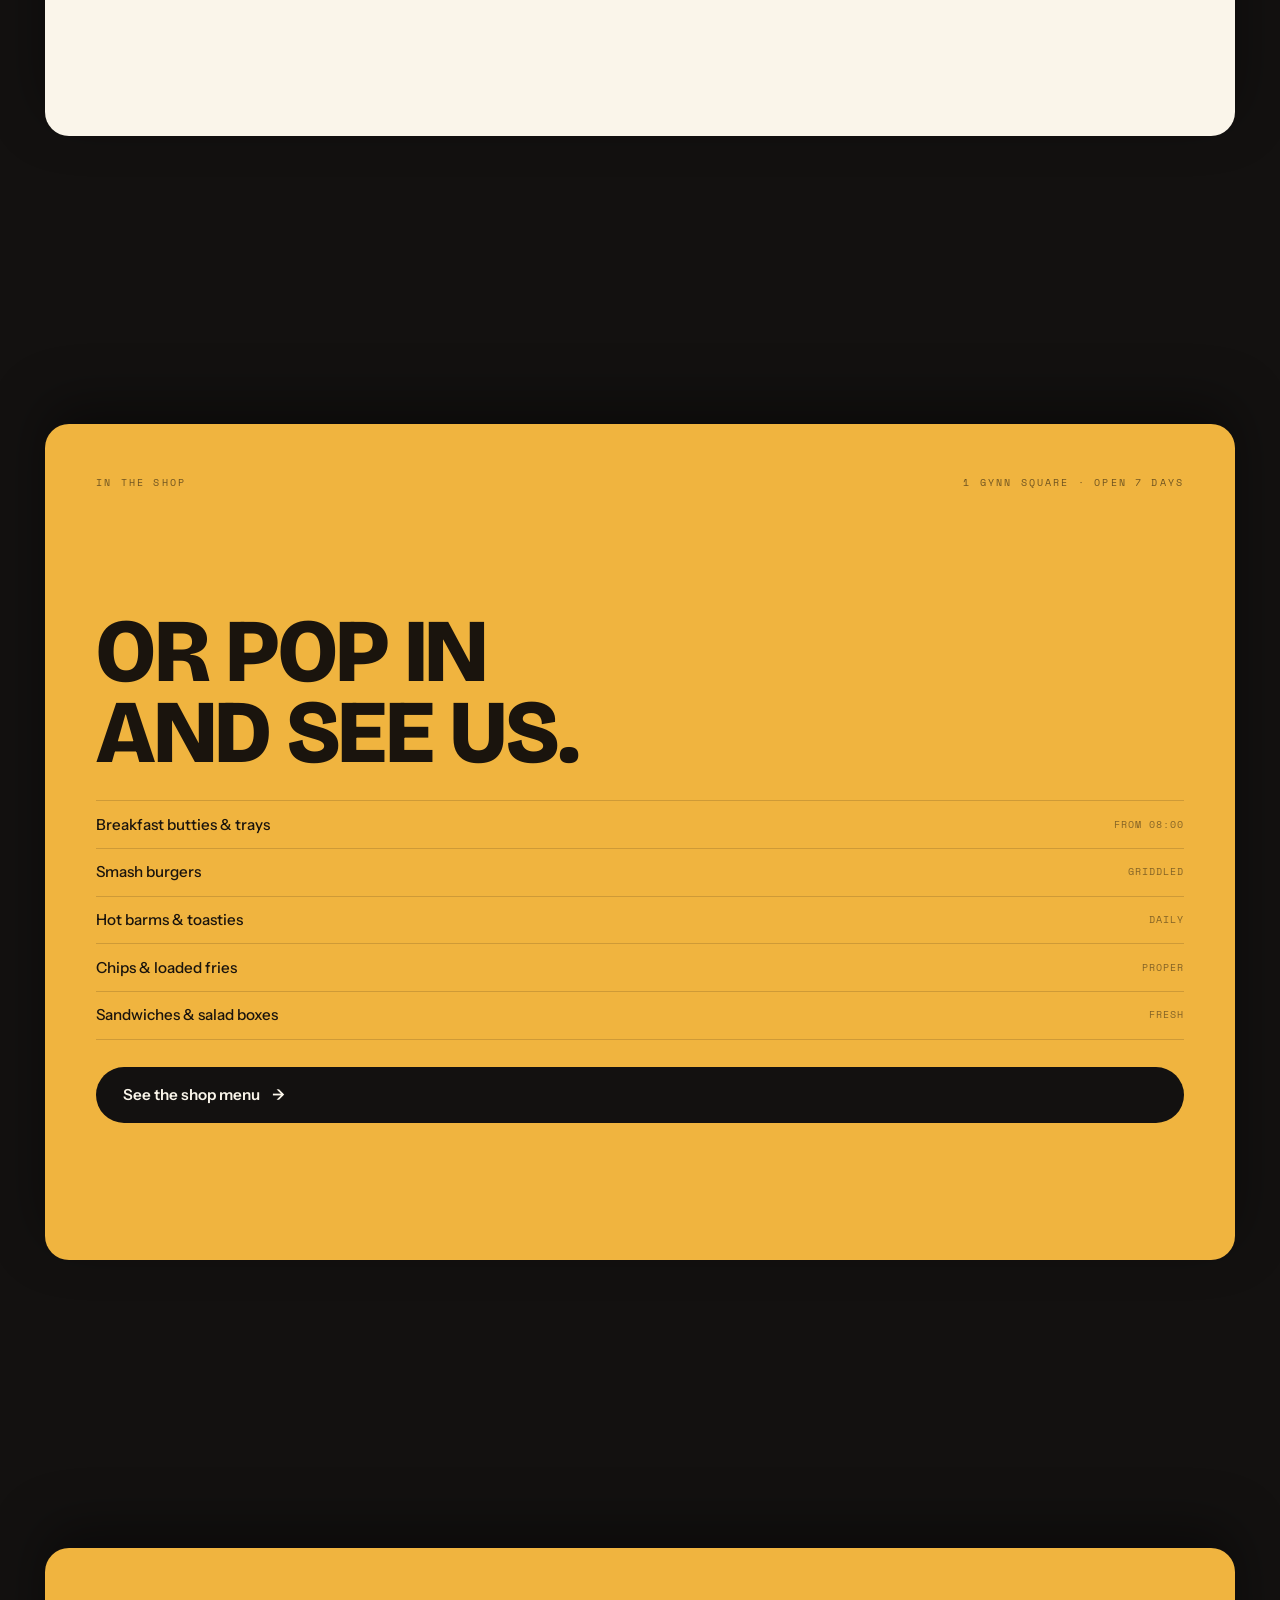
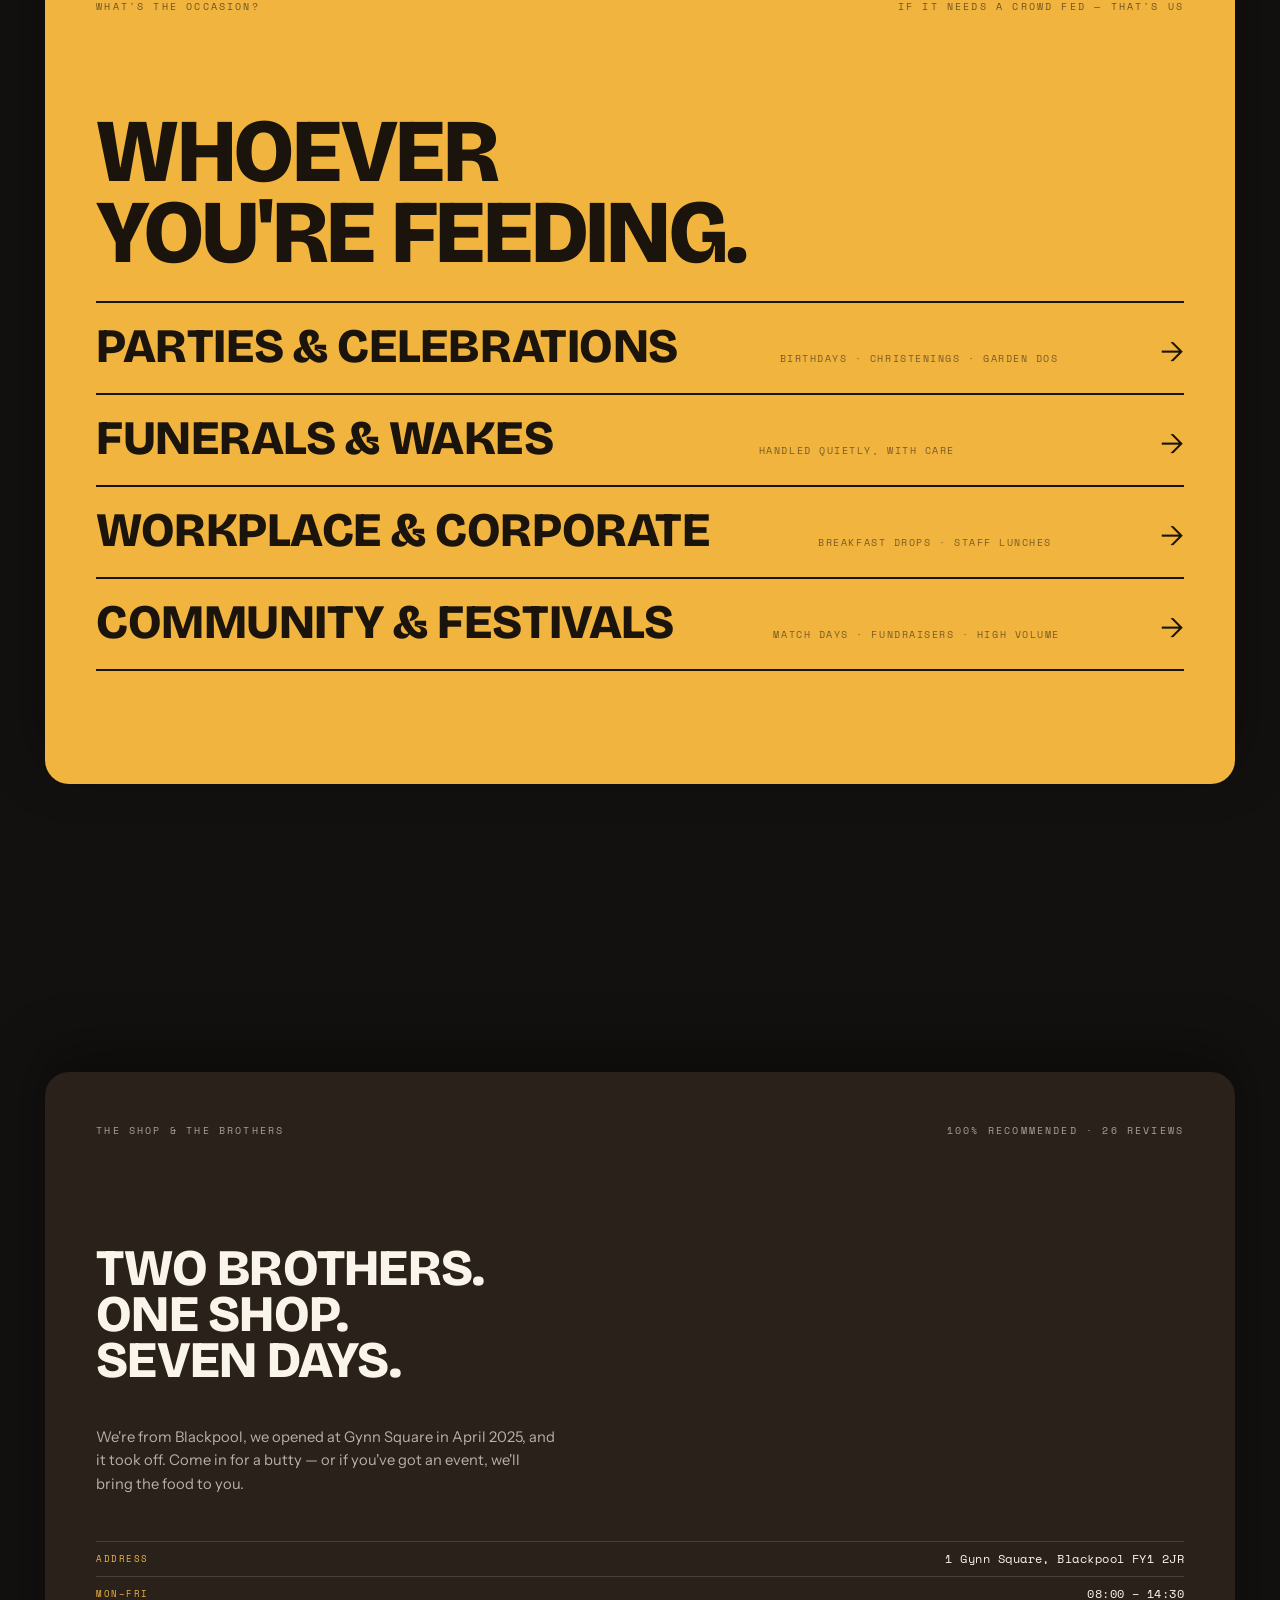
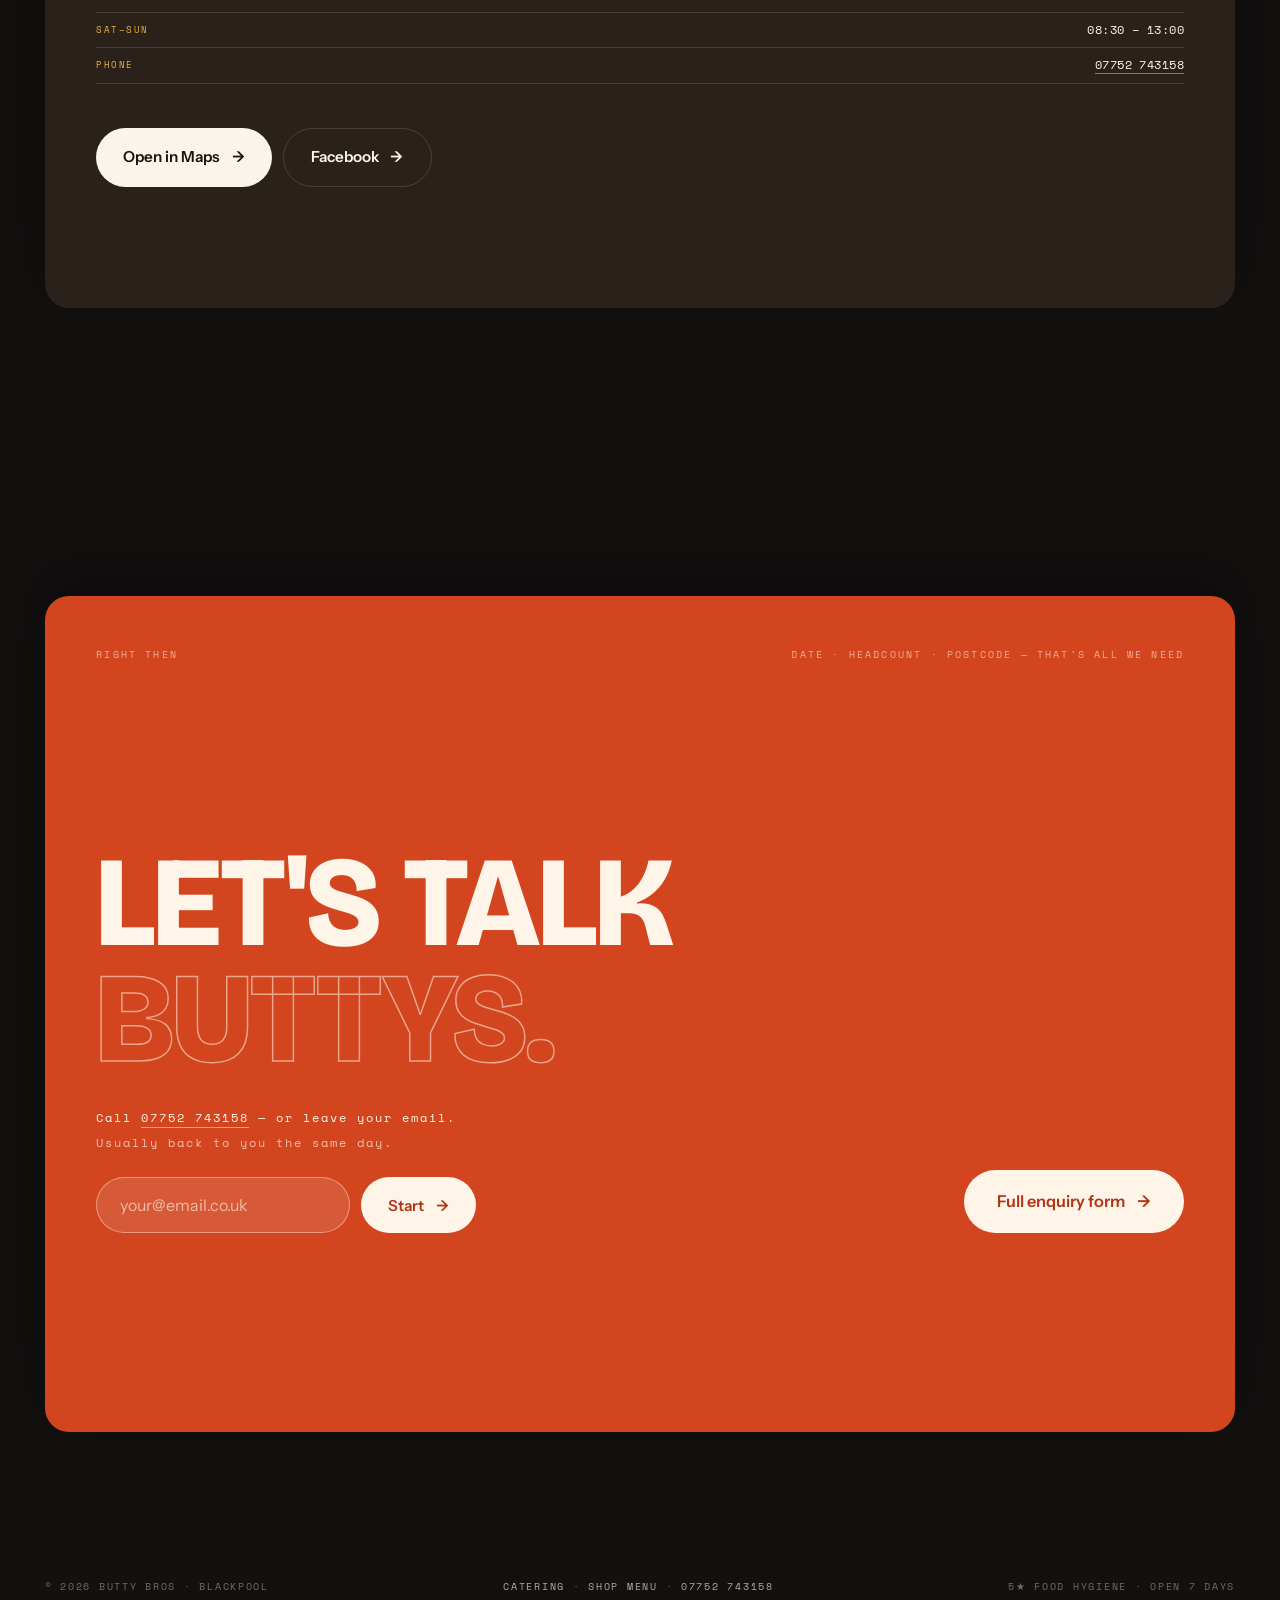
==== commit 9b2ba214: "Fix stack glitch: split catering/shop cards, rebuild location card" ====
--- a/index.html
+++ b/index.html
@@ -25,7 +25,7 @@
 <link rel="preconnect" href="https://fonts.googleapis.com">
 <link rel="preconnect" href="https://fonts.gstatic.com" crossorigin>
 <link href="https://fonts.googleapis.com/css2?family=Bricolage+Grotesque:opsz,wght@12..96,600;12..96,800&family=Instrument+Sans:wght@400;500;600&family=Space+Mono:wght@400;700&display=swap" rel="stylesheet">
-<link rel="stylesheet" href="css/v3.css?v=12">
+<link rel="stylesheet" href="css/v3.css?v=13">
 <link rel="preload" as="image" type="image/webp" href="images/hero-burger-1400.webp" imagesrcset="images/hero-burger-900.webp 900w, images/hero-burger-1400.webp 1400w, images/hero-burger-1800.webp 1800w" imagesizes="100vw" fetchpriority="high">
 <link rel="icon" href="images/favicon.svg" type="image/svg+xml">
 <link rel="apple-touch-icon" href="images/apple-touch-icon.png">
@@ -136,34 +136,30 @@
 
 <div class="deck">
 
-<article class="card card--cream" id="menu" aria-label="The food">
-  <div class="card__tag"><span>The food</span><span>Catering first &middot; same kitchen as the shop</span></div>
-  <div class="menu2">
-    <div>
-      <h3>At your event</h3>
-      <span class="sub">Blackpool &middot; Fylde Coast &middot; Lancashire</span>
-      <ul class="mlist">
-        <li><span>Hot trays &mdash; lasagne, hotpot, curries</span><span>Serves 9</span></li>
-        <li><span>Sandwich &amp; buffet platters</span><span>Built to order</span></li>
-        <li><span>Grazing tables</span><span>Centrepiece</span></li>
-        <li><span>Sides, salads &amp; bar snacks</span><span>Add on</span></li>
-        <li><span>Veggie &amp; vegan</span><span>As standard</span></li>
-      </ul>
-      <a class="card__go" href="outdoor-catering.html">See the full catering menu <span aria-hidden="true">&rarr;</span></a>
-    </div>
-    <div>
-      <h3>In the shop</h3>
-      <span class="sub">1 Gynn Square &middot; Open 7 days</span>
-      <ul class="mlist">
-        <li><span>Breakfast butties &amp; trays</span><span>From 08:00</span></li>
-        <li><span>Smash burgers</span><span>Griddled</span></li>
-        <li><span>Hot barms &amp; toasties</span><span>Daily</span></li>
-        <li><span>Chips &amp; loaded fries</span><span>Proper</span></li>
-        <li><span>Sandwiches &amp; salad boxes</span><span>Fresh</span></li>
-      </ul>
-      <a class="card__go card__go--quiet" href="menu.html">Shop menu <span aria-hidden="true">&rarr;</span></a>
-    </div>
-  </div>
+<article class="card card--cream" id="menu" aria-label="Outside catering">
+  <div class="card__tag"><span>At your event</span><span>Blackpool &middot; Fylde Coast &middot; Lancashire</span></div>
+  <h2>We bring it<br>to you.</h2>
+  <ul class="mlist">
+    <li><span>Hot trays &mdash; lasagne, hotpot, curries</span><span>Serves 9</span></li>
+    <li><span>Sandwich &amp; buffet platters</span><span>Built to order</span></li>
+    <li><span>Grazing tables</span><span>Centrepiece</span></li>
+    <li><span>Sides, salads &amp; bar snacks</span><span>Add on</span></li>
+    <li><span>Veggie &amp; vegan</span><span>As standard</span></li>
+  </ul>
+  <a class="card__go" href="outdoor-catering.html">See the full catering menu <span aria-hidden="true">&rarr;</span></a>
+</article>
+
+<article class="card card--butter" id="shop" aria-label="The shop menu">
+  <div class="card__tag"><span>In the shop</span><span>1 Gynn Square &middot; Open 7 days</span></div>
+  <h2>Or pop in<br>and see us.</h2>
+  <ul class="mlist">
+    <li><span>Breakfast butties &amp; trays</span><span>From 08:00</span></li>
+    <li><span>Smash burgers</span><span>Griddled</span></li>
+    <li><span>Hot barms &amp; toasties</span><span>Daily</span></li>
+    <li><span>Chips &amp; loaded fries</span><span>Proper</span></li>
+    <li><span>Sandwiches &amp; salad boxes</span><span>Fresh</span></li>
+  </ul>
+  <a class="card__go" href="menu.html">See the shop menu <span aria-hidden="true">&rarr;</span></a>
 </article>
 
 <article class="card card--butter" id="occasions" aria-label="Occasions we cater">
@@ -178,23 +174,18 @@
 </article>
 
 <article class="card card--toast" id="visit" aria-label="About and where to find us">
-  <div class="card__tag"><span>The shop &amp; the brothers</span><span>100% recommended · 26 reviews · 5★ hygiene</span></div>
-  <div class="split">
-    <div>
-      <h2>Two brothers.<br>One shop.<br>Seven days.</h2>
-      <p class="card__copy" style="margin-top:1.6rem">We're from Blackpool, we opened at Gynn Square in April 2025, and it took off. Come in for a butty — or if you've got an event, we'll bring the food to you.</p>
-    </div>
-    <div>
-    <div class="facts">
-      <div><b>Address</b><span>1 Gynn Square, Blackpool FY1 2JR</span></div>
-      <div><b>Mon–Fri</b><span>08:00 – 14:30</span></div>
-      <div><b>Sat–Sun</b><span>08:30 – 13:00</span></div>
-      <div><b>Phone</b><span><a href="tel:+447752743158">07752 743158</a></span></div>
-      <div><b>Directions</b><span><a href="https://maps.google.com/?q=Butty+Bros,+1+Gynn+Square,+Blackpool+FY1+2JR" rel="noopener">Open in Maps →</a></span></div>
-      <div><b>Social</b><span><a href="https://www.facebook.com/p/Butty-Bros-61575108239572/" rel="noopener">Facebook →</a></span></div>
-    </div>
-    <iframe class="map" title="Map showing Butty Bros at 1 Gynn Square, Blackpool" loading="lazy" referrerpolicy="no-referrer-when-downgrade" src="https://www.google.com/maps?q=Butty%20Bros,%201%20Gynn%20Square,%20Blackpool%20FY1%202JR&amp;output=embed"></iframe>
-    </div>
+  <div class="card__tag"><span>The shop &amp; the brothers</span><span>100% recommended &middot; 26 reviews</span></div>
+  <h2>Two brothers.<br>One shop.<br>Seven days.</h2>
+  <p class="card__copy">We're from Blackpool, we opened at Gynn Square in April 2025, and it took off. Come in for a butty &mdash; or if you've got an event, we'll bring the food to you.</p>
+  <div class="facts">
+    <div><b>Address</b><span>1 Gynn Square, Blackpool FY1 2JR</span></div>
+    <div><b>Mon&ndash;Fri</b><span>08:00 &ndash; 14:30</span></div>
+    <div><b>Sat&ndash;Sun</b><span>08:30 &ndash; 13:00</span></div>
+    <div><b>Phone</b><span><a href="tel:+447752743158">07752 743158</a></span></div>
+  </div>
+  <div class="visit__links">
+    <a class="card__go" href="https://maps.google.com/?q=Butty+Bros,+1+Gynn+Square,+Blackpool+FY1+2JR" rel="noopener">Open in Maps <span aria-hidden="true">&rarr;</span></a>
+    <a class="card__go card__go--quiet" href="https://www.facebook.com/p/Butty-Bros-61575108239572/" rel="noopener">Facebook <span aria-hidden="true">&rarr;</span></a>
   </div>
 </article>
 
@@ -230,6 +221,6 @@
   <a class="btn btn--ketchup" href="enquire.html">Get a quote →</a>
 </div>
 
-<script src="js/v3.js?v=5"></script>
+<script src="js/v3.js?v=6"></script>
 </body>
 </html>
--- a/css/v3.css
+++ b/css/v3.css
@@ -429,3 +429,88 @@
   .hero__seal { width: min(38vw, 132px); }
   .hero h1 { font-size: clamp(2.4rem, 12vw, 3.4rem); }
 }
+
+/* Standalone menu sheet — long-form content, never in the sticky stack */
+.menusheet{width:var(--wrap);margin:0 auto clamp(2.5rem,7vh,4.5rem);
+  background:var(--cream);color:var(--ink);border-radius:24px;
+  padding:clamp(1.6rem,4vw,3.6rem);box-shadow:0 -20px 55px rgba(0,0,0,.4)}
+.menusheet .card__tag{display:flex;flex-wrap:wrap;gap:.6rem 1.4rem;justify-content:space-between;
+  font-family:var(--mono);font-size:.62rem;letter-spacing:.22em;text-transform:uppercase;opacity:.6;
+  padding-bottom:1.2rem;border-bottom:1px solid var(--line-l);margin-bottom:1.6rem}
+.menusheet h2{font-family:var(--disp);font-weight:800;text-transform:uppercase;
+  line-height:.9;letter-spacing:-.015em}
+.menusheet .card__go{background:var(--coal);color:var(--cream)}
+.menusheet .card__go:hover{background:var(--ketchup);color:#fff}
+
+/* location card: links row */
+.visit__links{display:flex;flex-wrap:wrap;gap:.7rem;margin-top:1.4rem}
+.card--toast .card__go--quiet{background:transparent!important;color:var(--cream)!important;
+  border:1px solid var(--line-d)}
+.card--toast .card__go--quiet:hover{background:var(--cream)!important;color:var(--ink)!important}
+
+/* =============================================================
+   STACK FIT
+   Every card in the sticky deck must fit its slot, or the next
+   card slides over content you haven't read yet. No JS toggling —
+   these are stable rules so nothing changes mid-scroll.
+   ============================================================= */
+
+/* location card was the worst offender on every size */
+#visit h2{font-size:clamp(1.9rem,4.6vw,3.2rem)}
+#visit .card__copy{margin-top:1rem;font-size:clamp(.92rem,1.15vw,1rem);line-height:1.6}
+#visit .facts{margin-top:1.1rem}
+#visit .facts div{padding-block:.5rem}
+#visit .visit__links{margin-top:1.1rem}
+
+@media(max-width:1023px){
+  #visit h2{font-size:clamp(1.7rem,6.6vw,2.4rem)}
+  #visit .card__copy{font-size:.93rem;margin-top:.8rem}
+  #visit .facts div{padding-block:.42rem;font-size:.9rem}
+
+  /* docket card: 6 printed lines is too many for a phone slot */
+  .docket{margin-top:.6rem}
+  .dline{padding-block:.5rem;font-size:.85rem}
+  .dline small{font-size:.72rem}
+  .card--butter h2,.card--toast h2{font-size:clamp(1.7rem,6.6vw,2.4rem)}
+}
+
+/* Very short screens (iPhone SE etc): the slot is ~600px and nothing
+   real fits. Turn the whole stack off — consistently, not per-card —
+   so it scrolls like a normal page instead of glitching. */
+@media (max-height: 720px) and (max-width: 1023px){
+  .deck .card{
+    position:static;min-height:0;justify-content:flex-start;overflow:visible;
+    margin-bottom:clamp(1.4rem,4vh,2.4rem);transform:none!important;filter:none!important;
+    will-change:auto}
+}
+
+/* --- final stack trims so both cards clear their slot on phones --- */
+@media(max-width:1023px){
+  /* the two buttons were wrapping onto two rows (126px) */
+  #visit .visit__links{gap:.5rem;margin-top:.9rem}
+  #visit .visit__links .card__go{padding:.7rem 1.1rem;font-size:.82rem;flex:1 1 auto;justify-content:center}
+  #visit .facts div{padding-block:.36rem}
+  #visit .card__copy{font-size:.9rem;line-height:1.55;margin-top:.7rem}
+
+  /* docket card: .split was 772px on its own */
+  .card--butter .split{gap:1rem}
+  .card--butter .split h2{font-size:clamp(1.6rem,6.2vw,2.2rem)!important;line-height:.95}
+  .card--butter .split .card__copy{font-size:.88rem;line-height:1.5;margin-top:.7rem!important}
+  .docket{margin-top:.4rem}
+  .docket__hd{padding-block:.55rem}
+  .dline{padding-block:.4rem;font-size:.8rem}
+  .dline small{font-size:.68rem}
+}
+
+@media(max-width:1023px){
+  /* the +3.2rem top pad clears the card tag; 2.4rem is enough on phones */
+  .deck .card{padding-top:calc(clamp(1.6rem,4vw,3.6rem) + 2.3rem);gap:clamp(1rem,2.2vh,1.5rem)}
+  .dline{padding-block:.34rem}
+  .docket__hd{padding-block:.45rem}
+}
+
+@media(max-width:1023px){
+  /* last 5px on the docket card */
+  .card--butter .split .card__copy{font-size:.85rem;margin-top:.5rem!important}
+  .dline{padding-block:.3rem}
+}
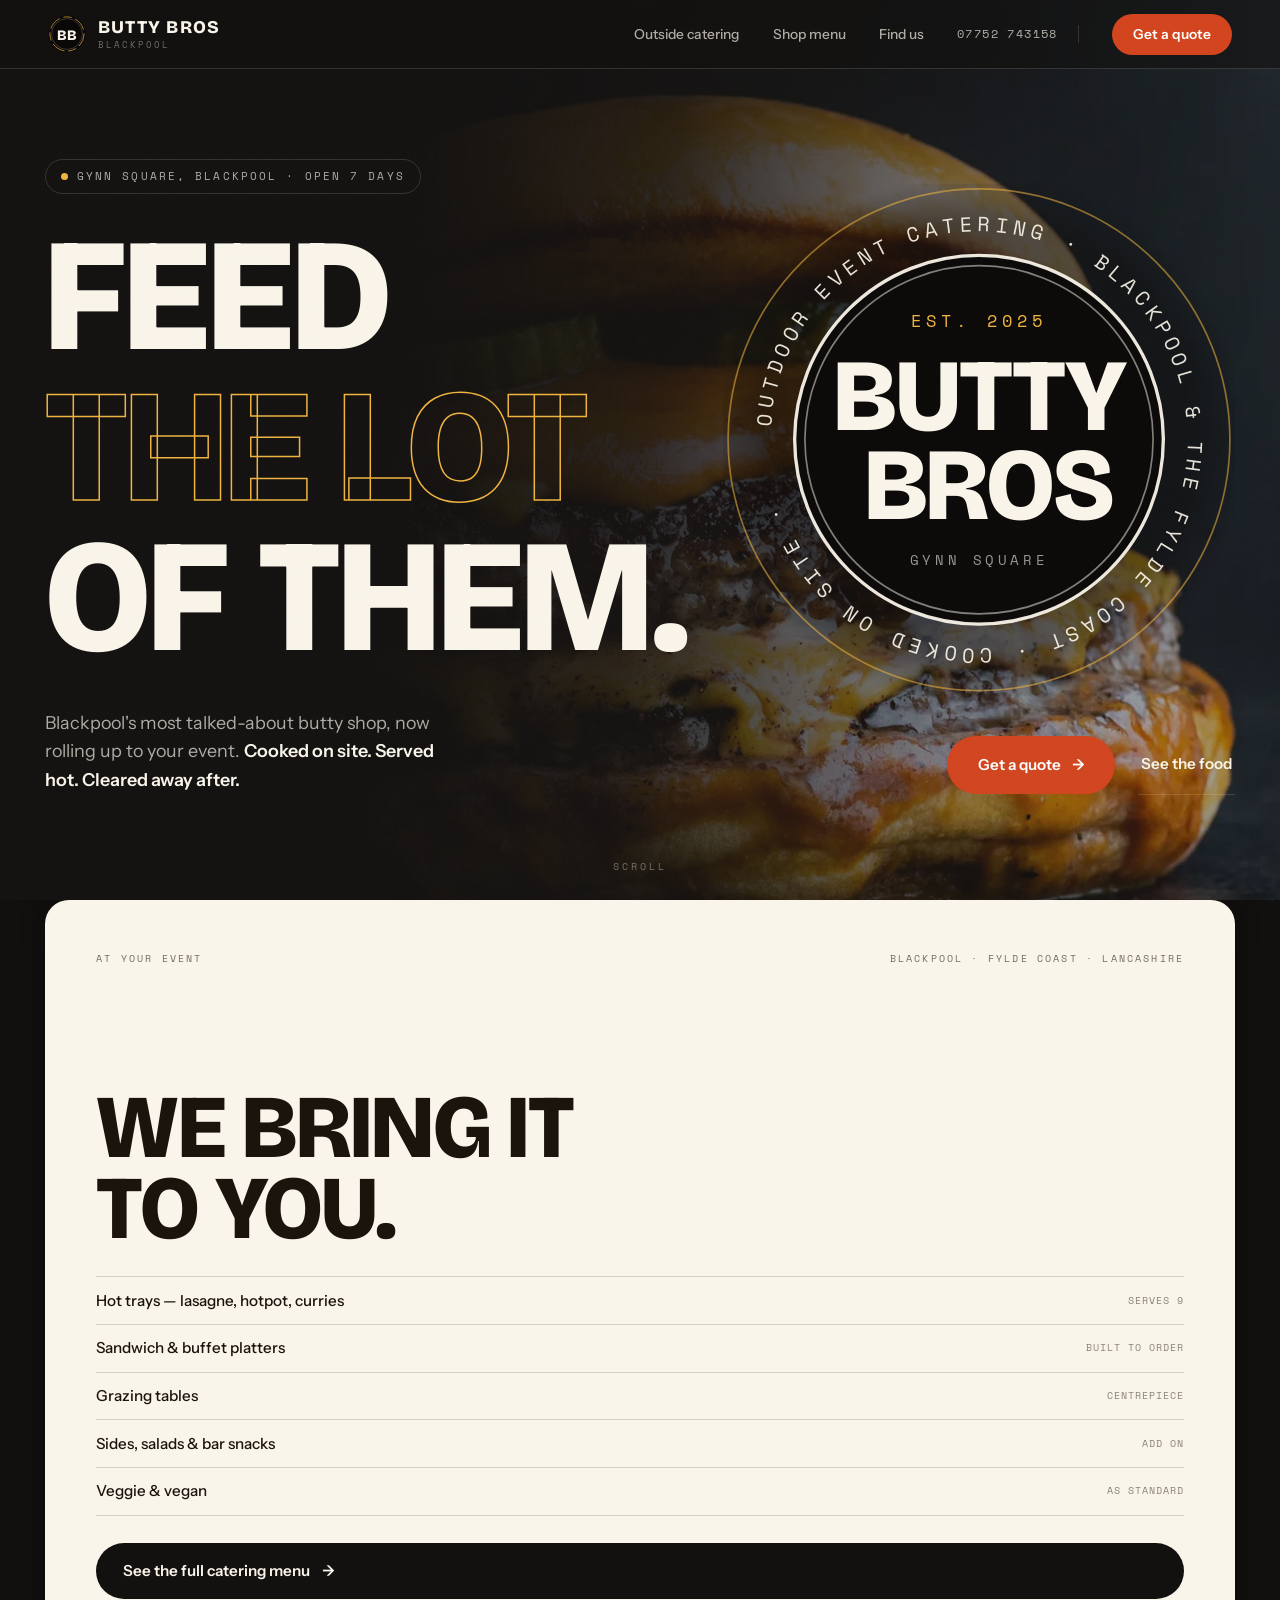
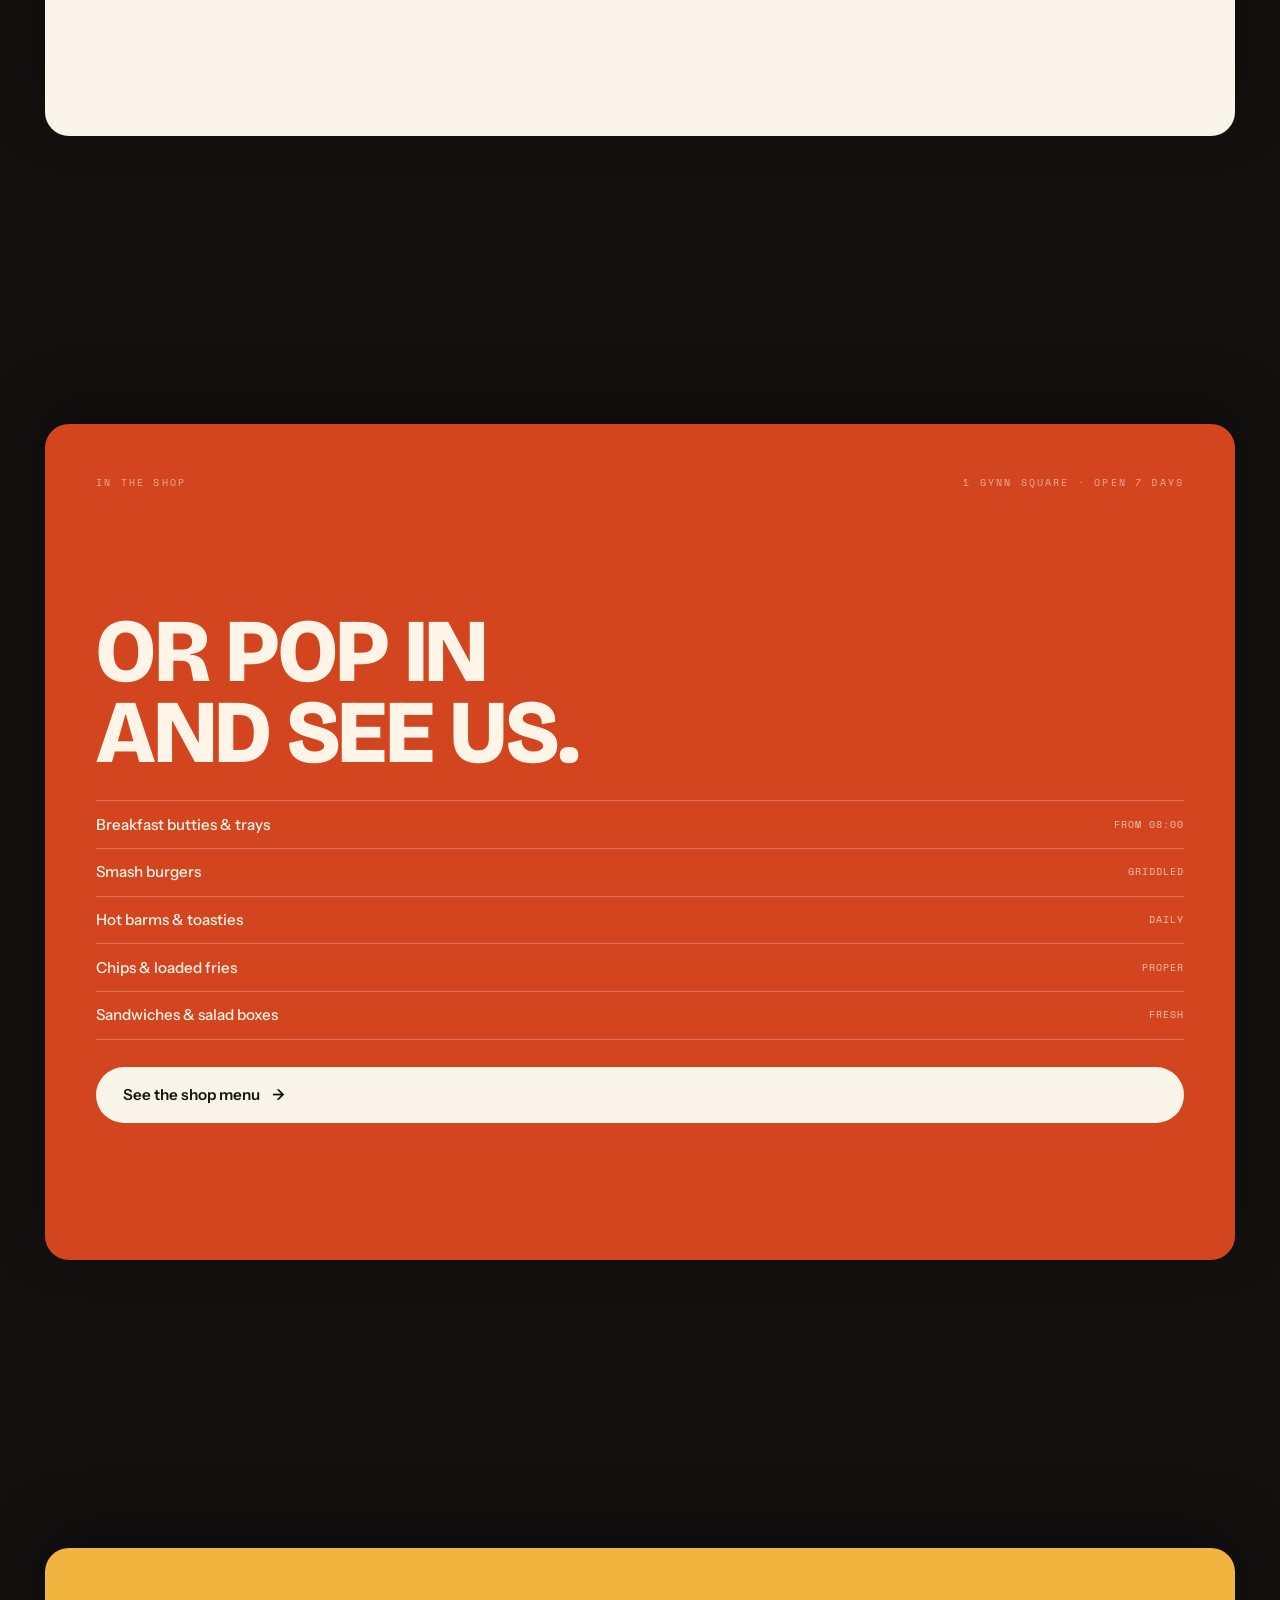
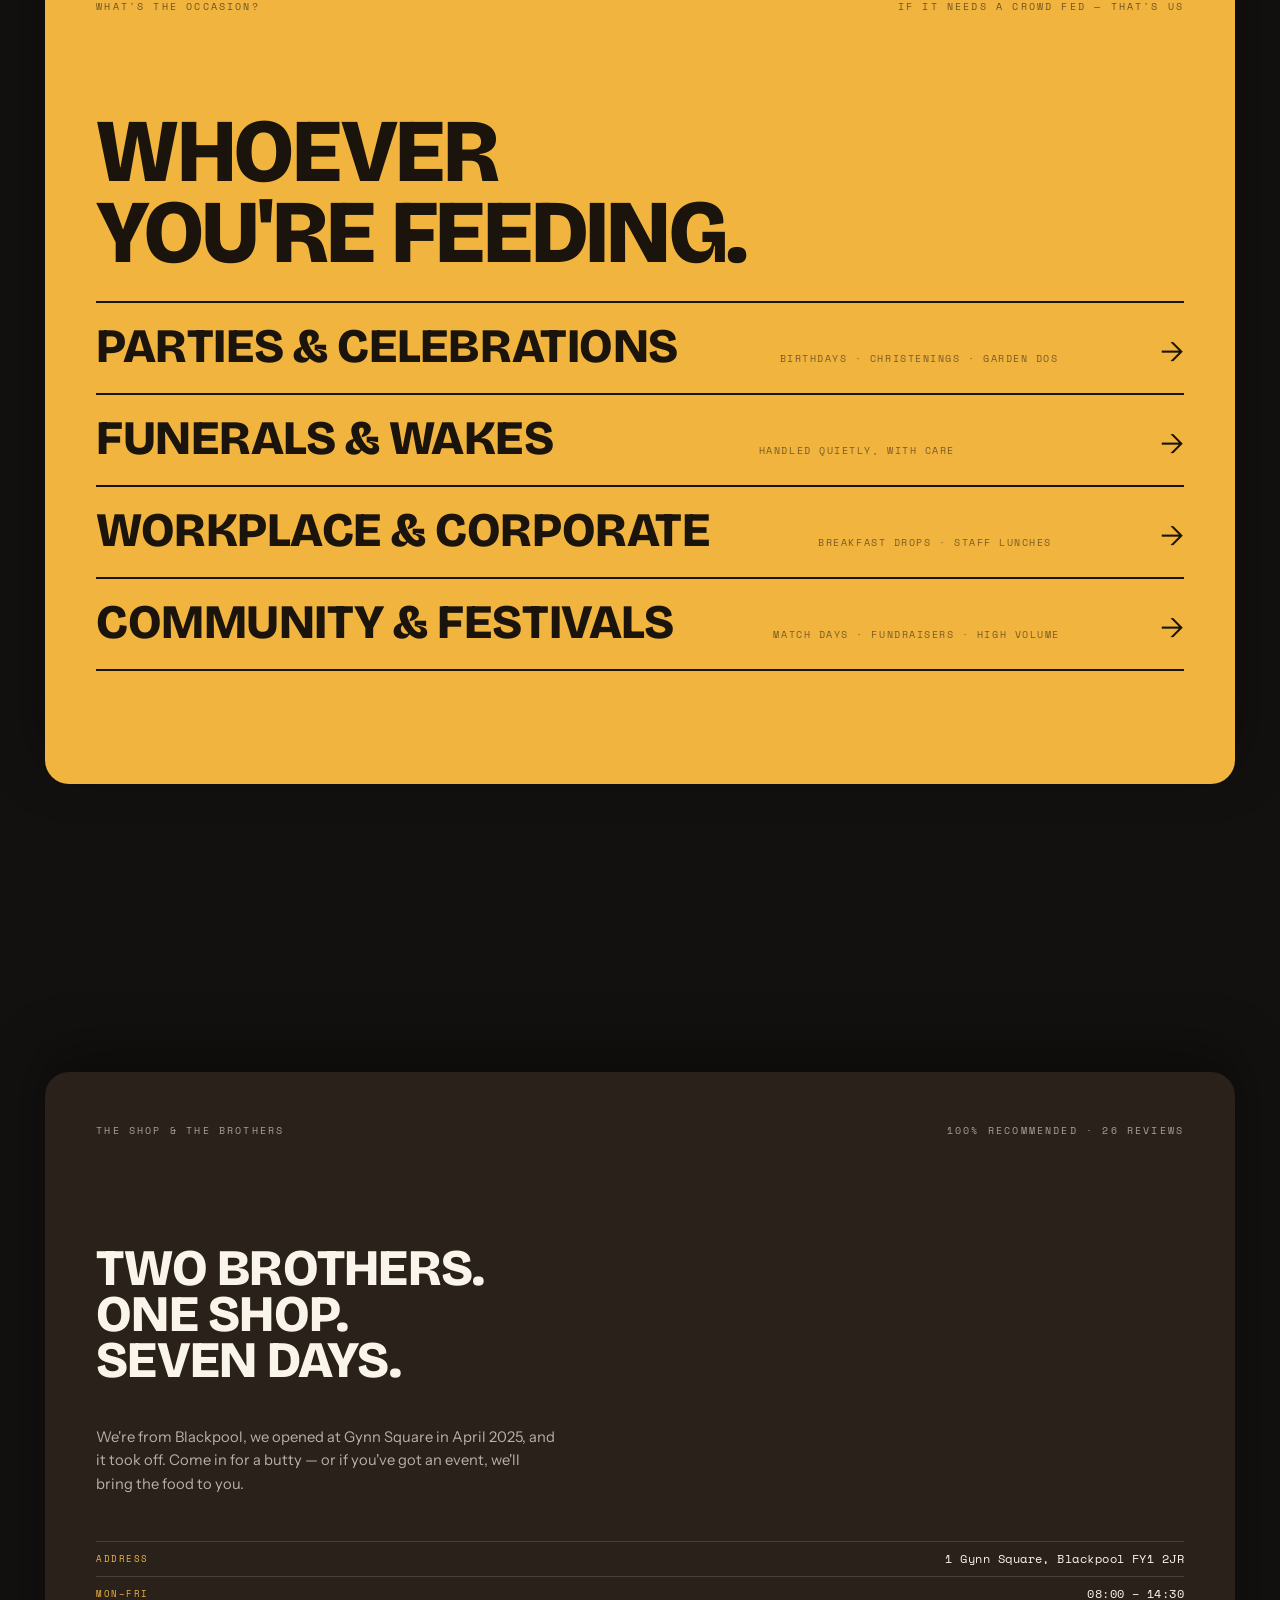
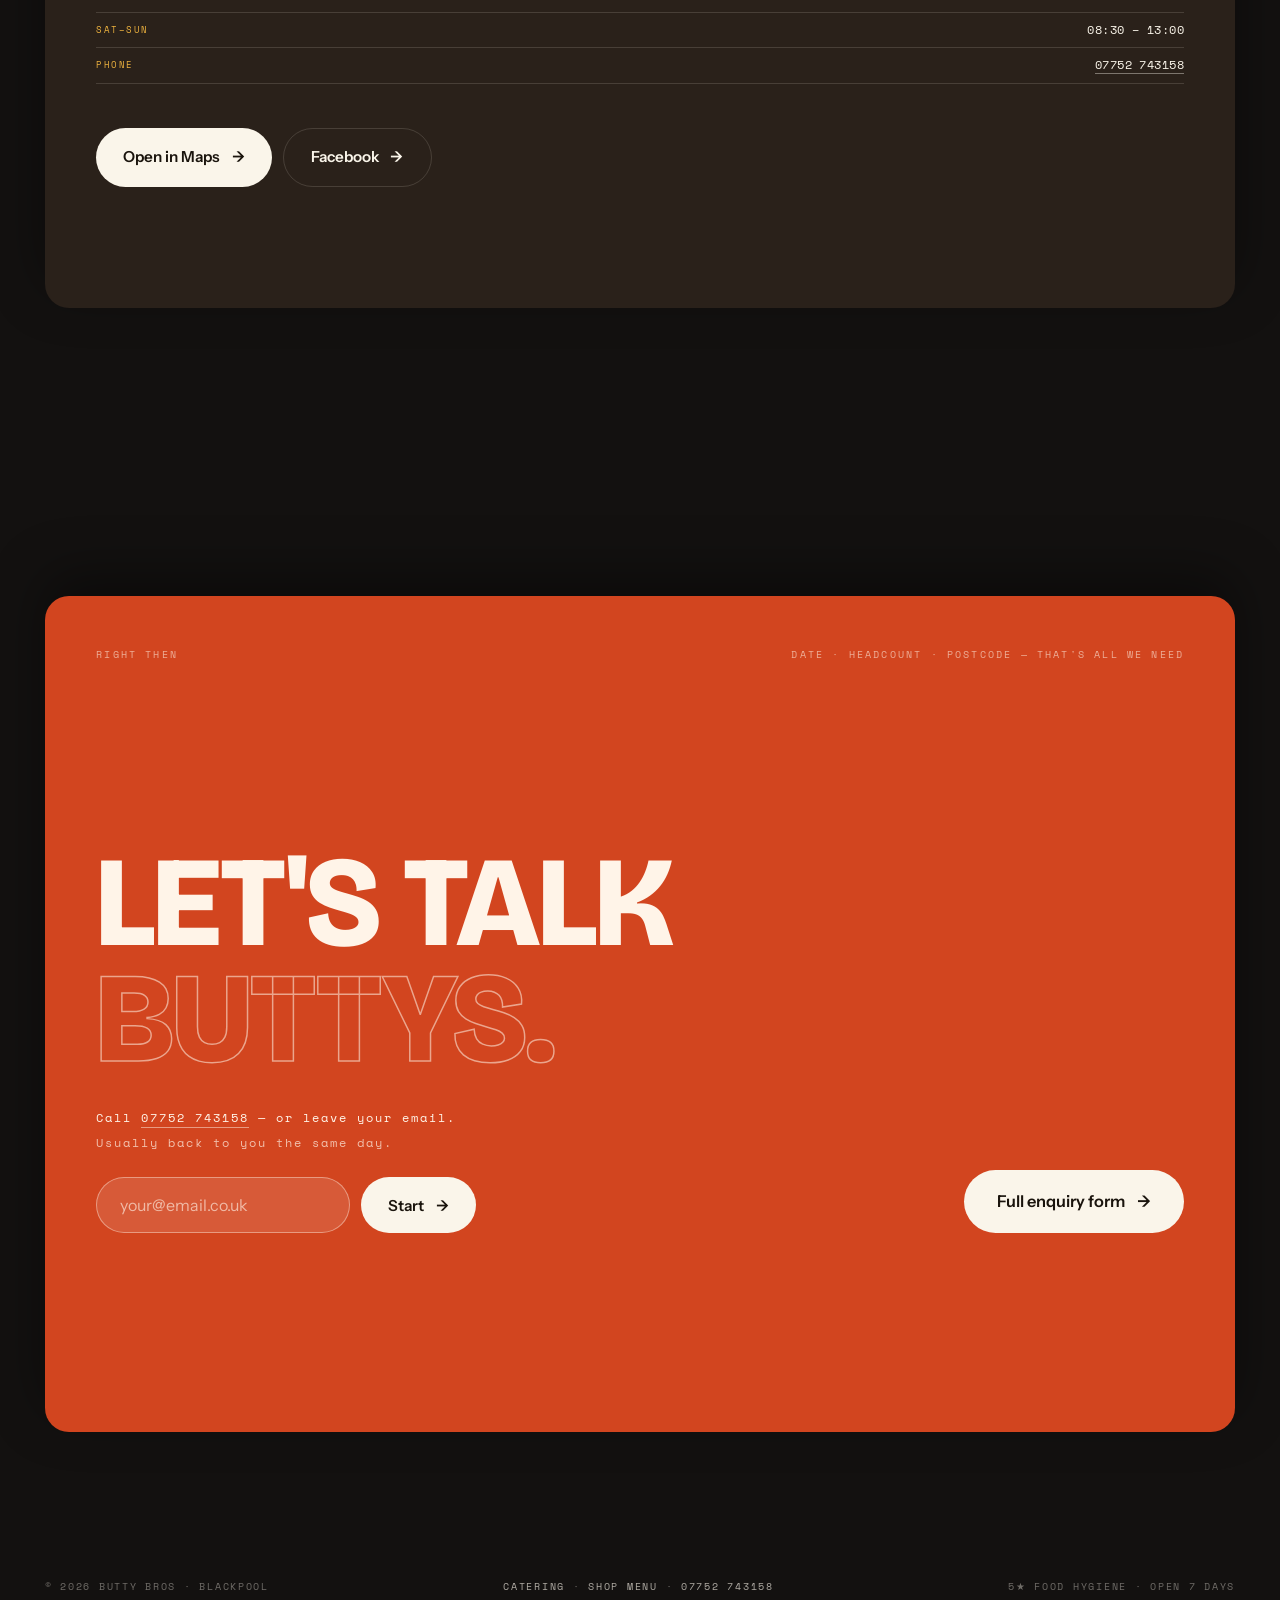
==== commit ca6d4d4a: "Shop card to ketchup orange" ====
--- a/index.html
+++ b/index.html
@@ -25,7 +25,7 @@
 <link rel="preconnect" href="https://fonts.googleapis.com">
 <link rel="preconnect" href="https://fonts.gstatic.com" crossorigin>
 <link href="https://fonts.googleapis.com/css2?family=Bricolage+Grotesque:opsz,wght@12..96,600;12..96,800&family=Instrument+Sans:wght@400;500;600&family=Space+Mono:wght@400;700&display=swap" rel="stylesheet">
-<link rel="stylesheet" href="css/v3.css?v=13">
+<link rel="stylesheet" href="css/v3.css?v=14">
 <link rel="preload" as="image" type="image/webp" href="images/hero-burger-1400.webp" imagesrcset="images/hero-burger-900.webp 900w, images/hero-burger-1400.webp 1400w, images/hero-burger-1800.webp 1800w" imagesizes="100vw" fetchpriority="high">
 <link rel="icon" href="images/favicon.svg" type="image/svg+xml">
 <link rel="apple-touch-icon" href="images/apple-touch-icon.png">
@@ -149,7 +149,7 @@
   <a class="card__go" href="outdoor-catering.html">See the full catering menu <span aria-hidden="true">&rarr;</span></a>
 </article>
 
-<article class="card card--butter" id="shop" aria-label="The shop menu">
+<article class="card card--ketchup" id="shop" aria-label="The shop menu">
   <div class="card__tag"><span>In the shop</span><span>1 Gynn Square &middot; Open 7 days</span></div>
   <h2>Or pop in<br>and see us.</h2>
   <ul class="mlist">
--- a/css/v3.css
+++ b/css/v3.css
@@ -514,3 +514,10 @@
   .card--butter .split .card__copy{font-size:.85rem;margin-top:.5rem!important}
   .dline{padding-block:.3rem}
 }
+
+/* shop card on ketchup: lists and buttons need light-on-dark treatment */
+.card--ketchup .mlist{border-top-color:rgba(255,244,232,.28)}
+.card--ketchup .mlist li{border-bottom-color:rgba(255,244,232,.28)}
+.card--ketchup .mlist li span:last-child{opacity:.72}
+.card--ketchup .card__go{background:var(--cream);color:var(--ink)}
+.card--ketchup .card__go:hover{background:var(--coal);color:var(--cream)}
